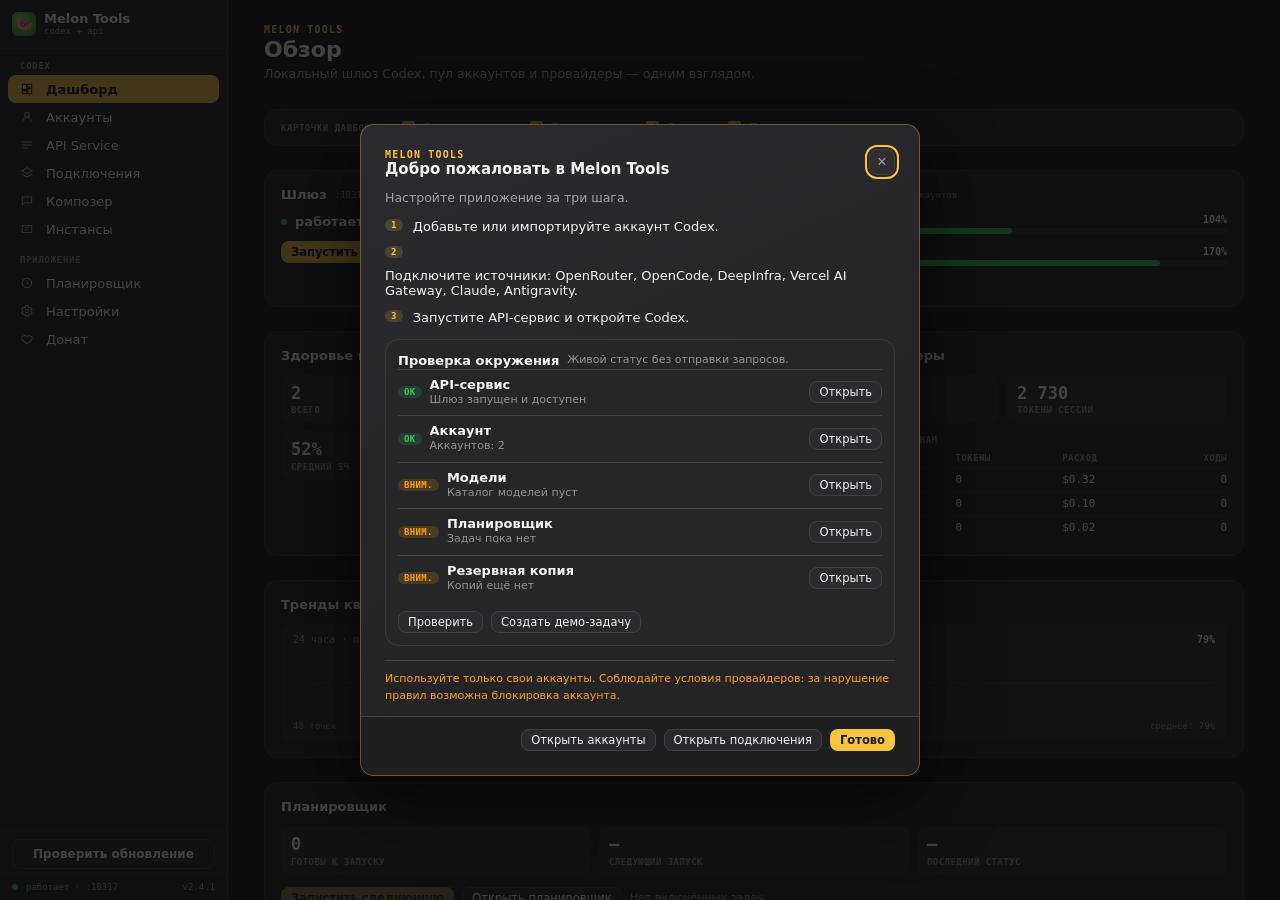
==== Windows/app/ui/index.html @ 6037d1cc "Release 2.4.1: audit fixes for macOS and Windows" ====
<!doctype html>
<html lang="ru">
<head>
  <meta charset="utf-8" />
  <meta name="viewport" content="width=device-width, initial-scale=1" />
  <title>Melon Tools</title>
  <link rel="stylesheet" href="mt.css" />
</head>
<body>
  <aside>
    <div class="brand">
      <div class="logo">🍉</div>
      <div>
        <div class="title">Melon Tools</div>
        <div class="sub">codex + api</div>
      </div>
    </div>
    <nav id="nav"></nav>
    <div class="sidebar-update">
      <button class="update-btn" id="update-btn" data-action="updateOpen">
        <span id="update-label">Проверить обновление</span>
      </button>
    </div>
    <div class="side-footer">
      <span class="dot" id="gw-dot"></span>
      <span id="gw-label">…</span>
      <span class="spacer"></span>
      <span id="ver"></span>
    </div>
  </aside>
  <main><div class="board" id="main"></div></main>
  <div id="update-modal" class="modal" hidden>
    <div class="modal-card">
      <h2 id="update-title">Проверка обновлений…</h2>
      <div id="update-sub" class="footnote"></div>
      <div id="update-notes" class="notes" style="display:none"></div>
      <div class="row" style="justify-content:flex-end;margin-top:16px">
        <button class="ghost" id="update-cancel" data-action="updateClose">Отмена</button>
        <button class="btn" id="update-apply" style="display:none" data-action="updateApply">Обновить</button>
      </div>
    </div>
  </div>
  <div id="toast"></div>
  <script src="vendor/qrcode.js"></script>
  <script src="mt-bridge.js"></script>
  <script src="mt-state.js"></script>
  <script src="mt-i18n.js"></script>
  <script src="mt-utils.js"></script>
  <script src="mt-api.js"></script>
  <script src="mt-pages.js"></script>
  <script src="mt-actions.js"></script>
  <script src="app.js"></script>
</body>
</html>
---- Windows/app/ui/mt.css ----
/* Melon Tools — Windows. Design tokens ported 1:1 from the macOS app
   (MTTheme.swift): same palette, spacing scale, radii and card surfaces. */

:root {
  --gold: #FAC440;
  --on-gold: #1A1A1C;
  --bg: #1A1A1C;
  --card: #262629;
  --soft: #2F2F33;
  --border: #404044;
  --text: #F5F5F7;
  --text2: #A2A2AA;
  --text3: #92929A;
  --ok: #34C759;
  --warn: #FF9F0A;
  --danger: #FF453A;
  --info: #0A84FF;
  --s1: 4px;
  --s2: 8px;
  --s3: 12px;
  --s4: 16px;
  --s5: 24px;
  --s6: 32px;
  --r-card: 14px;
  --r-small: 8px;
  --font: "Segoe UI Variable Text", "Segoe UI", system-ui, -apple-system, sans-serif;
  --mono: "Cascadia Mono", "Consolas", "SF Mono", ui-monospace, monospace;
}

* { box-sizing: border-box; }

html, body {
  margin: 0;
  height: 100%;
  background: var(--bg);
  color: var(--text);
  font-family: var(--font);
  font-size: 13px;
  overflow: hidden;
  user-select: none;
}

body { display: flex; }

/* ---------- Sidebar ---------- */

aside {
  width: 228px;
  flex: 0 0 228px;
  display: flex;
  flex-direction: column;
  background: var(--card);
  border-right: 1px solid var(--border);
}

.brand {
  display: flex;
  align-items: center;
  gap: var(--s2);
  padding: var(--s3) var(--s3);
  border-bottom: 1px solid rgba(64, 64, 68, 0.55);
}
.brand .logo {
  width: 24px; height: 24px; border-radius: 6px;
  background: radial-gradient(circle at 30% 30%, #7ED957, #3D8B37);
  display: flex; align-items: center; justify-content: center;
  font-size: 14px;
}
.brand .title { font-weight: 700; font-size: 13px; line-height: 1.1; }
.brand .sub { font-family: var(--mono); font-size: 9px; color: var(--text2); }

nav { flex: 1; overflow-y: auto; padding: var(--s3) var(--s2); }

.nav-group { margin-bottom: var(--s3); }
.nav-caption {
  font-family: var(--mono);
  font-size: 9px;
  font-weight: 600;
  text-transform: uppercase;
  letter-spacing: 0.08em;
  color: var(--text3);
  padding: 0 var(--s3) var(--s1);
}

.nav-row {
  display: flex;
  align-items: center;
  gap: var(--s3);
  width: 100%;
  padding: 6.5px var(--s3);
  border: 0;
  border-radius: var(--r-small);
  background: transparent;
  color: var(--text);
  font: inherit;
  cursor: pointer;
  text-align: left;
}
.nav-row:hover { background: rgba(47, 47, 51, 0.7); }
.nav-row.active { background: var(--gold); color: var(--on-gold); font-weight: 600; }
.nav-row.active svg { stroke: var(--on-gold); }
.nav-row svg { width: 14px; height: 14px; stroke: var(--text2); fill: none; stroke-width: 1.8; }

.side-footer {
  display: flex;
  align-items: center;
  gap: var(--s2);
  padding: var(--s2) var(--s3);
  border-top: 1px solid rgba(64, 64, 68, 0.55);
  font-family: var(--mono);
  font-size: 9px;
  color: var(--text2);
}
.dot { width: 6px; height: 6px; border-radius: 50%; background: var(--text3); flex: 0 0 6px; }
.dot.ok { background: var(--ok); }
.dot.warn { background: var(--gold); }
.dot.err { background: var(--danger); }
.side-footer .spacer { flex: 1; }

/* ---------- Main ---------- */

main {
  flex: 1;
  overflow-y: auto;
  padding: var(--s5);
}
.board { max-width: 980px; margin: 0 auto; display: flex; flex-direction: column; gap: var(--s5); }

.kicker {
  font-family: var(--mono);
  font-size: 10px;
  font-weight: 600;
  text-transform: uppercase;
  letter-spacing: 0.12em;
  color: var(--gold);
}
h1 { margin: 2px 0 0; font-size: 22px; font-weight: 700; }
.subtitle { margin-top: var(--s1); color: var(--text2); font-size: 12.5px; }
.page-head { margin-bottom: var(--s1); }

/* ---------- Cards ---------- */

.card {
  background: var(--card);
  border: 1px solid rgba(64, 64, 68, 0.7);
  border-radius: var(--r-card);
  padding: var(--s4);
}
.card h2 {
  margin: 0 0 var(--s3);
  font-size: 13px;
  font-weight: 600;
  display: flex;
  align-items: center;
  gap: var(--s2);
}
.card h2 .hint { font-family: var(--mono); font-size: 9px; color: var(--text3); font-weight: 400; }

.grid2 { display: grid; grid-template-columns: 1fr 1fr; gap: var(--s4); }
@media (max-width: 900px) { .grid2 { grid-template-columns: 1fr; } }

/* Connections: every provider occupies a full-width row, stacked vertically. */
.provider-card { width: 100%; }
.provider-card .stat-grid { grid-template-columns: repeat(auto-fit, minmax(140px, 1fr)); }
.provider-card .stat .value { font-size: 18px; }
.provider-card .footnote { margin-top: 0; }
.provider-stat .provider-meter {
  width: 100%;
  height: 5px;
  border-radius: 999px;
  background: var(--border);
}
.provider-stat .provider-meter-placeholder { height: 5px; }
.provider-stat .provider-meter { overflow: hidden; }
.provider-stat .provider-meter > i { display: block; height: 100%; border-radius: inherit; }
.provider-stat .provider-meter > i.green { background: var(--ok); }
.provider-stat .provider-meter > i.gold { background: var(--gold); }
.provider-stat .provider-meter > i.blue { background: var(--info); }
.provider-stat.gold .value { color: var(--gold); }
.provider-stat .provider-caption {
  min-height: 1.2em;
  color: var(--text2);
  font: 9px/1.2 var(--mono);
}
@media (max-width: 620px) {
  .provider-card .stat-grid { grid-template-columns: repeat(2, minmax(0, 1fr)); }
}

.row { display: flex; align-items: center; gap: var(--s2); flex-wrap: wrap; }
.spacer { flex: 1; }
.muted { color: var(--text2); }
.mono { font-family: var(--mono); }

/* ---------- Buttons ---------- */

button.btn, button.ghost {
  font: inherit;
  border-radius: var(--r-small);
  padding: 6px 12px;
  cursor: pointer;
  border: 1px solid transparent;
  display: inline-flex;
  align-items: center;
  gap: 6px;
  /* Touch/pen input on Windows convertibles needs an explicit hint;
     otherwise the first tap can be delayed or dropped. */
  touch-action: manipulation;
}
button.btn { background: var(--gold); color: var(--on-gold); font-weight: 600; }
button.btn:hover { filter: brightness(1.06); }
button.btn:disabled { opacity: 0.5; cursor: default; }
button.ghost { background: rgba(47, 47, 51, 0.65); color: var(--text); border-color: var(--border); }
button.ghost:hover { background: rgba(64, 64, 68, 0.65); }
button.danger { background: rgba(255, 69, 58, 0.16); color: var(--danger); border-color: rgba(255, 69, 58, 0.5); }
button.small { padding: 3px 9px; font-size: 11.5px; }

/* ---------- Inputs ---------- */

input[type="text"], input[type="number"], input[type="password"], select {
  font: inherit;
  color: var(--text);
  background: var(--soft);
  border: 1px solid var(--border);
  border-radius: var(--r-small);
  padding: 5px 9px;
  outline: none;
  min-width: 0;
}
input:focus, select:focus { border-color: var(--gold); }
input.small { width: 64px; }
label.field { display: flex; flex-direction: column; gap: var(--s1); font-size: 11px; color: var(--text2); }

/* ---------- Badges / pills ---------- */

.pill {
  font-family: var(--mono);
  font-size: 9px;
  font-weight: 600;
  padding: 1px 6px;
  border-radius: 999px;
  background: rgba(162, 162, 170, 0.14);
  color: var(--text2);
  text-transform: uppercase;
  letter-spacing: 0.04em;
  white-space: nowrap;
}
.pill.gold { background: rgba(250, 196, 64, 0.16); color: var(--gold); }
.pill.ok { background: rgba(52, 199, 89, 0.16); color: var(--ok); }
.pill.warn { background: rgba(255, 159, 10, 0.16); color: var(--warn); }
.pill.danger { background: rgba(255, 69, 58, 0.16); color: var(--danger); }

/* ---------- Bars ---------- */

.bar { height: 6px; border-radius: 999px; background: rgba(64, 64, 68, 0.6); overflow: hidden; }
.bar > i { display: block; height: 100%; border-radius: 999px; background: var(--gold); }
.bar > i.ok { background: var(--ok); }
.bar > i.warn { background: var(--warn); }
.bar > i.danger { background: var(--danger); }

.quota { display: flex; flex-direction: column; gap: 3px; }
.quota .top { display: flex; justify-content: space-between; font-family: var(--mono); font-size: 10px; }
.quota .top .name { color: var(--text3); font-weight: 600; letter-spacing: 0.06em; }
.quota .top .val { color: var(--text); font-weight: 600; }
.quota .bottom { display: flex; justify-content: space-between; font-family: var(--mono); font-size: 9px; color: var(--text2); }

/* ---------- Quota history ---------- */

.spark-row { display: flex; align-items: center; gap: 8px; flex-wrap: wrap; }
.spark-label {
  font-family: var(--mono);
  font-size: 9px;
  font-weight: 600;
  text-transform: uppercase;
  letter-spacing: 0.06em;
  color: var(--text3);
}
.spark {
  display: inline-flex;
  width: 92px;
  height: 22px;
  padding: 3px 5px;
  border-radius: 6px;
  background: rgba(64, 64, 68, 0.35);
}
.spark svg { display: block; width: 100%; height: 100%; overflow: visible; }
.spark polyline {
  fill: none;
  stroke: var(--gold);
  stroke-width: 1.5;
  stroke-linecap: round;
  stroke-linejoin: round;
  vector-effect: non-scaling-stroke;
}
.spark-name { font-family: var(--mono); font-size: 9px; color: var(--text2); }
.spark-empty { font-family: var(--mono); font-size: 10px; color: var(--text3); }

/* ---------- Account cards ---------- */

.accounts { display: flex; flex-direction: column; gap: var(--s3); }
.account-head { display: flex; align-items: center; gap: var(--s2); margin-bottom: var(--s3); }
.account-head .email { font-weight: 600; font-size: 13.5px; }
.account-head .plan { font-family: var(--mono); font-size: 9px; color: var(--text2); text-transform: uppercase; }

.stack { display: flex; flex-direction: column; gap: var(--s3); }

table.kv { width: 100%; border-collapse: collapse; font-size: 12px; }
table.kv td { padding: 3px 0; vertical-align: top; }
table.kv td:first-child { color: var(--text2); width: 42%; }
table.kv td:last-child { font-family: var(--mono); font-size: 11px; word-break: break-all; }

/* Diagnostics: five compact columns; pills stay readable on narrow rows. */
table.diag { width: 100%; border-collapse: collapse; margin-top: var(--s3); }
table.diag th {
  text-align: left;
  font-family: var(--mono);
  font-size: 9px;
  font-weight: 600;
  text-transform: uppercase;
  letter-spacing: 0.06em;
  color: var(--text3);
  padding: 0 var(--s2) var(--s1) 0;
  white-space: nowrap;
}
table.diag td {
  padding: 5px var(--s2) 5px 0;
  border-top: 1px solid rgba(64, 64, 68, 0.55);
  vertical-align: top;
}
table.diag td:first-child { font-weight: 600; white-space: nowrap; }

/* ---------- Toast ---------- */

#toast {
  position: fixed;
  bottom: 18px;
  right: 18px;
  max-width: 480px;
  padding: 10px 14px;
  border-radius: var(--r-small);
  background: var(--card);
  border: 1px solid var(--border);
  color: var(--text);
  font-size: 12px;
  opacity: 0;
  transform: translateY(8px);
  transition: opacity 0.18s, transform 0.18s;
  pointer-events: none;
  z-index: 50;
  white-space: pre-wrap;
}
#toast.show { opacity: 1; transform: translateY(0); }
#toast.error { border-color: rgba(255, 69, 58, 0.6); }

.footnote { font-size: 11px; color: var(--text3); margin-top: var(--s2); line-height: 1.5; }

/* ---------- Updater ---------- */

.sidebar-update {
  padding: var(--s2) var(--s3) var(--s1);
  border-top: 1px solid rgba(64, 64, 68, 0.55);
}

.update-btn {
  width: 100%;
  display: flex;
  align-items: center;
  justify-content: center;
  padding: 6px 10px;
  border-radius: var(--r-small);
  border: 1px solid var(--border);
  background: rgba(47, 47, 51, 0.65);
  color: var(--text);
  font: inherit;
  font-size: 12px;
  font-weight: 600;
  cursor: pointer;
  line-height: 1.35;
}
.update-btn:hover { background: rgba(64, 64, 68, 0.65); }
.update-btn.primary {
  background: var(--gold);
  border-color: transparent;
  color: var(--on-gold);
}
.update-btn.primary:hover { filter: brightness(1.06); }

.modal {
  position: fixed;
  inset: 0;
  display: flex;
  align-items: center;
  justify-content: center;
  background: rgba(0, 0, 0, 0.55);
  z-index: 60;
}
.modal[hidden] { display: none; }
.modal-card {
  background: var(--card);
  border: 1px solid var(--border);
  border-radius: var(--r-card);
  padding: var(--s5);
  width: min(520px, 90vw);
  max-height: 80vh;
  overflow: auto;
}
.modal-card h2 { margin: 0 0 var(--s2); font-size: 15px; }

/* Codex model pool: wider than the default modal, list scrolls independently. */
.pool-modal-card {
  width: min(820px, 94vw);
  max-height: 86vh;
  overflow: auto;
}
.pool-list {
  max-height: 46vh;
  overflow: auto;
  margin-top: 8px;
  border: 1px solid var(--border);
  border-radius: var(--r-small);
  padding: 4px;
}
.pool-row {
  display: flex;
  align-items: center;
  gap: 8px;
  padding: 5px 6px;
  border-radius: 6px;
  cursor: pointer;
}
.pool-row:hover { background: var(--soft); }
.pool-row-static { cursor: default; }
.pool-name { font-size: 12px; color: var(--text); }
.pool-slug { font-size: 10px; color: var(--text2); }
.pool-check {
  width: 14px;
  height: 14px;
  flex: 0 0 auto;
  border: 1.5px solid var(--border);
  border-radius: 4px;
  position: relative;
}
.pool-check.on { background: var(--gold); border-color: var(--gold); }
.pool-check.on::after {
  content: "✓";
  position: absolute;
  inset: -2px 0 0 0;
  text-align: center;
  font-size: 11px;
  line-height: 14px;
  color: var(--on-gold);
}
.pool-check.mixed { border-color: var(--gold); }
.pool-check.mixed::after {
  content: "";
  position: absolute;
  left: 3px;
  right: 3px;
  top: 5px;
  height: 1.5px;
  background: var(--gold);
}

/* Onboarding card header: kicker + title on the left, close button right. */
.modal-head {
  display: flex;
  align-items: flex-start;
  justify-content: space-between;
  gap: var(--s2);
}
.onboarding-close {
  flex: 0 0 auto;
  width: 26px;
  height: 26px;
  padding: 0;
  display: flex;
  align-items: center;
  justify-content: center;
  border: 1px solid var(--border);
  border-radius: var(--r-small);
  background: var(--soft);
  color: var(--text2);
  font-size: 16px;
  line-height: 1;
  cursor: pointer;
}
.onboarding-close:hover { color: var(--text); border-color: var(--gold); }

/* Onboarding is a native <dialog>. It lives in the browser top layer, so no
   page layer can cover it or swallow its clicks. The card keeps its action
   row outside the scroll area, which keeps the buttons visible on small or
   scaled Windows displays. */
.onboarding-dialog {
  position: fixed;
  inset: 0;
  width: 100vw;
  height: 100vh;
  max-width: none;
  max-height: none;
  margin: 0;
  padding: 0;
  border: 0;
  background: transparent;
  color: var(--text);
  z-index: 60;
  display: none;
  align-items: center;
  justify-content: center;
}
.onboarding-dialog.is-open { display: flex; }
.onboarding-dialog::backdrop { background: rgba(10, 10, 12, 0.76); }
.onboarding-card {
  display: flex;
  flex-direction: column;
  width: min(560px, calc(100vw - 24px));
  max-height: calc(100vh - 24px);
  max-height: calc(100dvh - 24px);
  padding: 0;
  overflow: hidden;
  background: linear-gradient(155deg, #2b2b2f 0%, #242427 68%);
  border-color: rgba(250, 196, 64, 0.32);
  box-shadow: 0 24px 72px rgba(0, 0, 0, 0.58);
}
.onboarding-head { padding: var(--s5) var(--s5) 0; }
.onboarding-scroll {
  padding: 0 var(--s5);
  overflow-y: auto;
  min-height: 0;
}
.onboarding-actions {
  display: flex;
  justify-content: flex-end;
  flex-wrap: wrap;
  gap: var(--s2);
  padding: var(--s3) var(--s5) var(--s5);
  border-top: 1px solid var(--border);
  background: rgba(26, 26, 28, 0.42);
}

button:focus-visible {
  outline: 2px solid var(--gold);
  outline-offset: 2px;
}
.notes {
  white-space: pre-wrap;
  font-size: 12px;
  line-height: 1.5;
  max-height: 300px;
  overflow: auto;
  color: var(--text);
  background: var(--soft);
  border-radius: var(--r-small);
  padding: 10px 12px;
  margin-top: 10px;
}

/* ---------- Scheduler ---------- */

textarea {
  font: inherit;
  color: var(--text);
  background: var(--soft);
  border: 1px solid var(--border);
  border-radius: var(--r-small);
  padding: 7px 9px;
  outline: none;
  width: 100%;
  min-height: 96px;
  resize: vertical;
}
textarea:focus { border-color: var(--gold); }

.task-meta {
  display: flex;
  align-items: center;
  gap: var(--s3);
  flex-wrap: wrap;
  font-family: var(--mono);
  font-size: 10px;
  color: var(--text2);
}
.task-meta .val { color: var(--text); }

.result-view {
  margin-top: var(--s3);
  padding: 10px 12px;
  border-radius: var(--r-small);
  background: var(--soft);
  font-family: var(--mono);
  font-size: 11px;
  line-height: 1.45;
  white-space: pre-wrap;
  word-break: break-word;
  max-height: 320px;
  overflow: auto;
  user-select: text;
}

/* ---------- Dashboard 2.0 ---------- */

.dashboard-toggle-card { padding: var(--s2) var(--s4); }
.dashboard-toggle-card .row { gap: var(--s4); }
.card-toggle {
  display: inline-flex;
  align-items: center;
  gap: 6px;
  font-size: 11px;
  color: var(--text2);
  cursor: pointer;
  white-space: nowrap;
}
.card-toggle input { accent-color: var(--gold); }

.dash-grid {
  display: grid;
  grid-template-columns: repeat(auto-fit, minmax(300px, 1fr));
  gap: var(--s4);
}
@media (max-width: 700px) { .dash-grid { grid-template-columns: 1fr; } }

.stat-grid {
  display: grid;
  grid-template-columns: repeat(auto-fit, minmax(92px, 1fr));
  gap: var(--s2);
}
.stat {
  display: flex;
  flex-direction: column;
  gap: 2px;
  padding: 8px 10px;
  border-radius: var(--r-small);
  background: var(--soft);
  min-width: 0;
}
.stat .value {
  font-family: var(--mono);
  font-size: 17px;
  font-weight: 700;
  line-height: 1.2;
  overflow: hidden;
  text-overflow: ellipsis;
}
.stat .label {
  font-family: var(--mono);
  font-size: 9px;
  font-weight: 600;
  text-transform: uppercase;
  letter-spacing: 0.05em;
  color: var(--text3);
}
.stat.ok .value { color: var(--ok); }
.stat.warn .value { color: var(--warn); }
.stat.danger .value { color: var(--danger); }

.trend-grid { display: grid; grid-template-columns: 1fr 1fr; gap: var(--s3); }
@media (max-width: 700px) { .trend-grid { grid-template-columns: 1fr; } }
.trend {
  background: var(--soft);
  border-radius: var(--r-small);
  padding: 10px 12px;
  min-width: 0;
}
.trend-head, .trend-foot {
  display: flex;
  align-items: center;
  justify-content: space-between;
  gap: var(--s2);
  font-family: var(--mono);
  font-size: 10px;
  color: var(--text2);
}
.trend-head .val { color: var(--text); font-weight: 600; }
.trend-foot { font-size: 9px; color: var(--text3); }
.trend-svg { display: block; width: 100%; height: 64px; margin: 6px 0; overflow: visible; }
.trend-svg polyline {
  fill: none;
  stroke: var(--gold);
  stroke-width: 1.6;
  stroke-linecap: round;
  stroke-linejoin: round;
  vector-effect: non-scaling-stroke;
}
.trend-svg .trend-grid { stroke: rgba(162, 162, 170, 0.22); stroke-width: 0.6; vector-effect: non-scaling-stroke; }
.trend-empty {
  display: flex;
  align-items: center;
  justify-content: center;
  height: 64px;
  margin: 6px 0;
  font-family: var(--mono);
  font-size: 10px;
  color: var(--text3);
}

.usage-totals { display: grid; grid-template-columns: 1fr 1fr; gap: var(--s2); margin-bottom: var(--s3); }
@media (max-width: 700px) { .usage-totals { grid-template-columns: 1fr; } }
.usage-title {
  font-family: var(--mono);
  font-size: 9px;
  font-weight: 600;
  text-transform: uppercase;
  letter-spacing: 0.05em;
  color: var(--text3);
  margin-bottom: var(--s2);
}
table.usage { width: 100%; border-collapse: collapse; font-size: 11px; }
table.usage th {
  text-align: left;
  font-family: var(--mono);
  font-size: 9px;
  font-weight: 600;
  text-transform: uppercase;
  letter-spacing: 0.05em;
  color: var(--text3);
  padding: 0 var(--s2) var(--s1) 0;
  white-space: nowrap;
}
table.usage td {
  padding: 5px var(--s2) 5px 0;
  border-top: 1px solid rgba(64, 64, 68, 0.55);
  font-family: var(--mono);
  white-space: nowrap;
}
table.usage td:first-child { font-family: var(--font); font-weight: 600; }
table.usage th:last-child, table.usage td:last-child { text-align: right; padding-right: 0; }
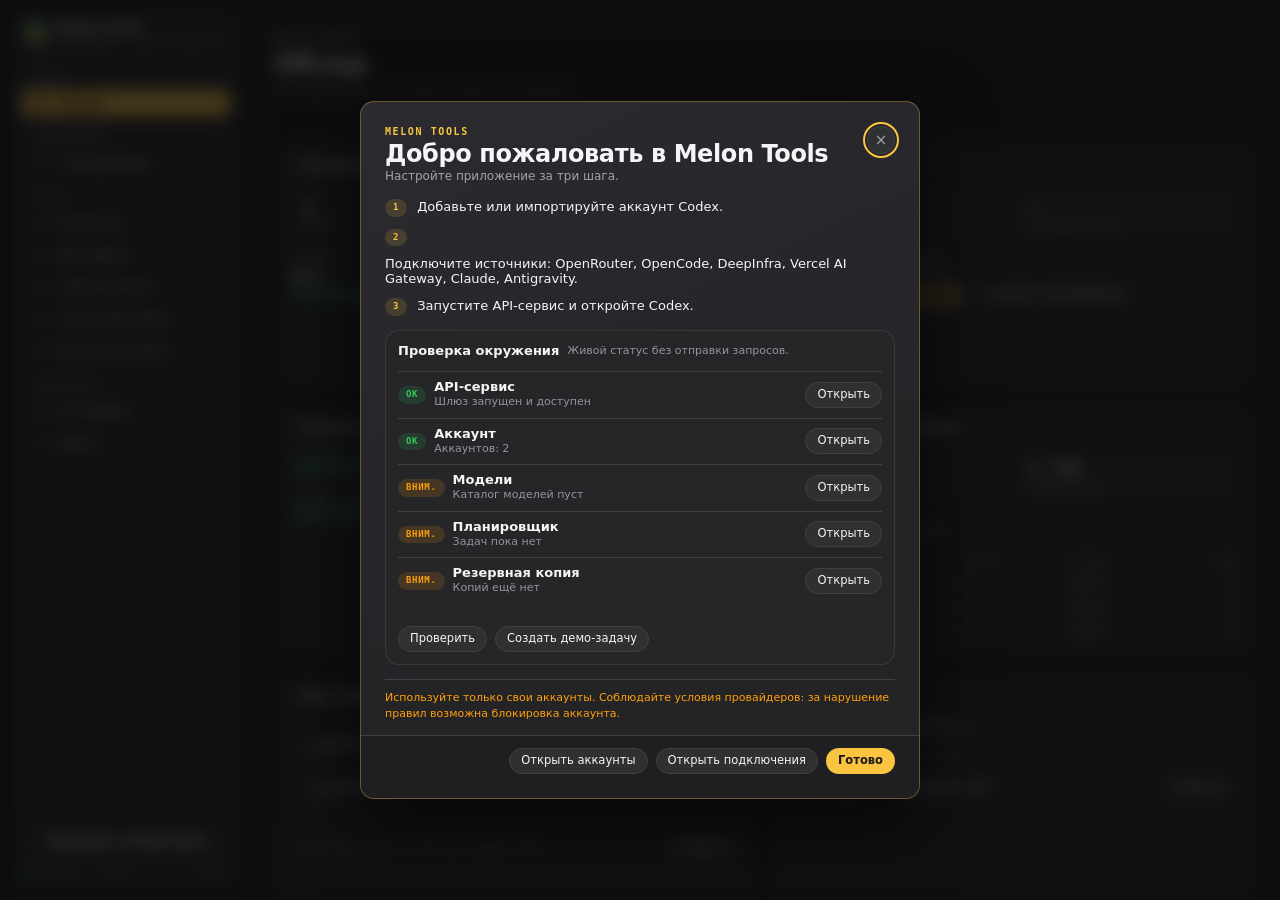
==== commit 406c2e18: "Release 3.0.0: Windows macOS-parity UI, Codex launch, native window chrome" ====
--- a/Windows/app/ui/index.html
+++ b/Windows/app/ui/index.html
@@ -7,28 +7,33 @@
   <link rel="stylesheet" href="mt.css" />
 </head>
 <body>
-  <aside>
-    <div class="brand">
-      <div class="logo">🍉</div>
-      <div>
-        <div class="title">Melon Tools</div>
-        <div class="sub">codex + api</div>
-      </div>
+  <div class="app">
+    <div class="workspace">
+      <aside class="sidebar">
+        <div class="brand">
+          <div class="logo"><span>🍉</span></div>
+          <div class="brand-text">
+            <div class="title">Melon Tools</div>
+            <div class="sub" id="brand-sub">планировщик и Codex в одном месте</div>
+          </div>
+        </div>
+        <nav id="nav"></nav>
+        <div class="sidebar-update">
+          <button class="update-btn" id="update-btn" data-action="updateOpen">
+            <span id="update-label">Проверить обновление</span>
+          </button>
+        </div>
+        <div class="side-footer">
+          <span class="dot" id="gw-dot"></span>
+          <span id="gw-label">…</span>
+          <span class="spacer"></span>
+          <span id="ver"></span>
+        </div>
+      </aside>
+      <main class="detail"><div class="board" id="main"></div></main>
     </div>
-    <nav id="nav"></nav>
-    <div class="sidebar-update">
-      <button class="update-btn" id="update-btn" data-action="updateOpen">
-        <span id="update-label">Проверить обновление</span>
-      </button>
-    </div>
-    <div class="side-footer">
-      <span class="dot" id="gw-dot"></span>
-      <span id="gw-label">…</span>
-      <span class="spacer"></span>
-      <span id="ver"></span>
-    </div>
-  </aside>
-  <main><div class="board" id="main"></div></main>
+  </div>
+
   <div id="update-modal" class="modal" hidden>
     <div class="modal-card">
       <h2 id="update-title">Проверка обновлений…</h2>
@@ -50,5 +55,7 @@
   <script src="mt-pages.js"></script>
   <script src="mt-actions.js"></script>
   <script src="app.js"></script>
+  <script src="mt-redesign.js"></script>
+  <script src="mt-redesign-actions.js"></script>
 </body>
 </html>
--- a/Windows/app/ui/mt.css
+++ b/Windows/app/ui/mt.css
@@ -1,16 +1,18 @@
-/* Melon Tools — Windows. Design tokens ported 1:1 from the macOS app
-   (MTTheme.swift): same palette, spacing scale, radii and card surfaces. */
+/* Melon Tools — Windows.
+   The layout, palette, spacing, radii and type scale mirror the macOS app
+   (MTTheme.swift / MTComponents.swift). SF Pro is replaced with the Windows
+   system UI font; SF Mono with Cascadia Mono. */
 
 :root {
   --gold: #FAC440;
   --on-gold: #1A1A1C;
   --bg: #1A1A1C;
   --card: #262629;
-  --soft: #2F2F33;
+  --soft: #303033;
   --border: #404044;
   --text: #F5F5F7;
   --text2: #A2A2AA;
-  --text3: #92929A;
+  --text3: #94949C;
   --ok: #34C759;
   --warn: #FF9F0A;
   --danger: #FF453A;
@@ -24,6 +26,7 @@
   --r-card: 14px;
   --r-small: 8px;
   --font: "Segoe UI Variable Text", "Segoe UI", system-ui, -apple-system, sans-serif;
+  --font-display: "Segoe UI Variable Display", "Segoe UI Variable Text", "Segoe UI", system-ui, sans-serif;
   --mono: "Cascadia Mono", "Consolas", "SF Mono", ui-monospace, monospace;
 }
 
@@ -38,48 +41,102 @@
   font-size: 13px;
   overflow: hidden;
   user-select: none;
-}
-
-body { display: flex; }
+  -webkit-font-smoothing: antialiased;
+}
+
+body { display: block; }
+
+button, input, select, textarea { font-family: inherit; }
+
+::-webkit-scrollbar { width: 10px; height: 10px; }
+::-webkit-scrollbar-track { background: transparent; }
+::-webkit-scrollbar-thumb {
+  background: rgba(162, 162, 170, 0.22);
+  border: 3px solid transparent;
+  background-clip: padding-box;
+  border-radius: 99px;
+}
+::-webkit-scrollbar-thumb:hover { background: rgba(162, 162, 170, 0.38); border: 3px solid transparent; background-clip: padding-box; }
+
+/* ---------- Window chrome ---------- */
+
+.app {
+  height: 100vh;
+  display: flex;
+  flex-direction: column;
+  background: var(--bg);
+}
+
+.workspace {
+  flex: 1;
+  min-height: 0;
+  display: flex;
+  padding-top: var(--s2);
+}
 
 /* ---------- Sidebar ---------- */
 
-aside {
+.sidebar {
   width: 228px;
   flex: 0 0 228px;
+  margin: 0 var(--s2) var(--s3) var(--s3);
   display: flex;
   flex-direction: column;
   background: var(--card);
-  border-right: 1px solid var(--border);
+  border: 1px solid rgba(64, 64, 68, 0.7);
+  border-radius: var(--r-card);
+  overflow: hidden;
 }
 
 .brand {
   display: flex;
   align-items: center;
   gap: var(--s2);
-  padding: var(--s3) var(--s3);
+  padding: var(--s3);
   border-bottom: 1px solid rgba(64, 64, 68, 0.55);
 }
 .brand .logo {
-  width: 24px; height: 24px; border-radius: 6px;
-  background: radial-gradient(circle at 30% 30%, #7ED957, #3D8B37);
-  display: flex; align-items: center; justify-content: center;
-  font-size: 14px;
-}
-.brand .title { font-weight: 700; font-size: 13px; line-height: 1.1; }
-.brand .sub { font-family: var(--mono); font-size: 9px; color: var(--text2); }
-
-nav { flex: 1; overflow-y: auto; padding: var(--s3) var(--s2); }
-
-.nav-group { margin-bottom: var(--s3); }
+  width: 24px;
+  height: 24px;
+  border-radius: 7px;
+  background: radial-gradient(circle at 32% 28%, #8BE05E, #2F7D33 72%);
+  display: flex;
+  align-items: center;
+  justify-content: center;
+  box-shadow: inset 0 0 0 0.5px rgba(255, 255, 255, 0.18);
+  flex: 0 0 24px;
+}
+.brand .logo span { font-size: 14px; line-height: 1; transform: translateY(0.5px); }
+.brand-text { min-width: 0; }
+.brand .title { font-size: 13px; font-weight: 700; line-height: 1.15; letter-spacing: -0.1px; }
+.brand .sub {
+  font-family: var(--mono);
+  font-size: 9px;
+  color: var(--text2);
+  line-height: 1.3;
+  white-space: nowrap;
+  overflow: hidden;
+  text-overflow: ellipsis;
+}
+
+nav {
+  flex: 1;
+  overflow-y: auto;
+  padding: var(--s3) var(--s2);
+  display: flex;
+  flex-direction: column;
+  gap: var(--s4);
+}
+
+.nav-group { display: flex; flex-direction: column; gap: var(--s1); }
 .nav-caption {
   font-family: var(--mono);
   font-size: 9px;
   font-weight: 600;
   text-transform: uppercase;
-  letter-spacing: 0.08em;
+  letter-spacing: 1.1px;
   color: var(--text3);
-  padding: 0 var(--s3) var(--s1);
+  padding: 0 var(--s3) 2px;
 }
 
 .nav-row {
@@ -93,13 +150,26 @@
   background: transparent;
   color: var(--text);
   font: inherit;
+  font-size: 12.5px;
   cursor: pointer;
   text-align: left;
-}
-.nav-row:hover { background: rgba(47, 47, 51, 0.7); }
+  line-height: 1.2;
+}
+.nav-row:hover { background: rgba(48, 48, 51, 0.7); }
 .nav-row.active { background: var(--gold); color: var(--on-gold); font-weight: 600; }
 .nav-row.active svg { stroke: var(--on-gold); }
-.nav-row svg { width: 14px; height: 14px; stroke: var(--text2); fill: none; stroke-width: 1.8; }
+.nav-row svg {
+  width: 14px;
+  height: 14px;
+  flex: 0 0 14px;
+  stroke: var(--text2);
+  fill: none;
+  stroke-width: 1.6;
+  stroke-linecap: round;
+  stroke-linejoin: round;
+}
+.nav-row.active svg { fill: none; }
+.nav-row span { overflow: hidden; text-overflow: ellipsis; white-space: nowrap; }
 
 .side-footer {
   display: flex;
@@ -117,26 +187,54 @@
 .dot.err { background: var(--danger); }
 .side-footer .spacer { flex: 1; }
 
-/* ---------- Main ---------- */
-
-main {
+/* ---------- Main board ---------- */
+
+.detail {
   flex: 1;
+  min-width: 0;
   overflow-y: auto;
   padding: var(--s5);
-}
-.board { max-width: 980px; margin: 0 auto; display: flex; flex-direction: column; gap: var(--s5); }
-
+  scroll-behavior: smooth;
+}
+.board {
+  width: 100%;
+  max-width: 980px;
+  margin: 0 auto;
+  display: flex;
+  flex-direction: column;
+  gap: var(--s5);
+  padding-bottom: var(--s5);
+}
+
+.page-head {
+  display: flex;
+  flex-direction: column;
+  gap: var(--s1);
+  padding-bottom: var(--s4);
+}
 .kicker {
   font-family: var(--mono);
   font-size: 10px;
   font-weight: 600;
   text-transform: uppercase;
-  letter-spacing: 0.12em;
+  letter-spacing: 1.6px;
   color: var(--gold);
-}
-h1 { margin: 2px 0 0; font-size: 22px; font-weight: 700; }
-.subtitle { margin-top: var(--s1); color: var(--text2); font-size: 12.5px; }
-.page-head { margin-bottom: var(--s1); }
+  line-height: 1.2;
+}
+h1 {
+  margin: 0;
+  font-family: var(--font-display);
+  font-size: 27px;
+  font-weight: 600;
+  line-height: 1.15;
+  letter-spacing: -0.4px;
+}
+.subtitle {
+  color: var(--text2);
+  font-size: 12px;
+  line-height: 1.4;
+  max-width: 760px;
+}
 
 /* ---------- Cards ---------- */
 
@@ -145,48 +243,58 @@
   border: 1px solid rgba(64, 64, 68, 0.7);
   border-radius: var(--r-card);
   padding: var(--s4);
+  display: flex;
+  flex-direction: column;
+  gap: var(--s3);
+  min-width: 0;
 }
 .card h2 {
-  margin: 0 0 var(--s3);
+  margin: 0;
   font-size: 13px;
   font-weight: 600;
   display: flex;
+  flex-wrap: wrap;
   align-items: center;
   gap: var(--s2);
-}
-.card h2 .hint { font-family: var(--mono); font-size: 9px; color: var(--text3); font-weight: 400; }
-
-.grid2 { display: grid; grid-template-columns: 1fr 1fr; gap: var(--s4); }
+  line-height: 1.3;
+}
+.card h2 .hint {
+  font-family: var(--mono);
+  font-size: 9px;
+  color: var(--text3);
+  font-weight: 400;
+  letter-spacing: 0.2px;
+}
+.card h2::before {
+  content: "";
+  width: 3px;
+  height: 12px;
+  border-radius: 2px;
+  background: var(--gold);
+  flex: 0 0 3px;
+}
+.card > .stack { display: flex; flex-direction: column; gap: var(--s3); min-width: 0; }
+
+.grid2 { display: grid; grid-template-columns: repeat(2, minmax(0, 1fr)); gap: var(--s3); }
+.dash-grid { display: grid; grid-template-columns: repeat(auto-fit, minmax(340px, 1fr)); gap: var(--s3); }
+.dash-card { min-height: 250px; }
+.average-grid { display: grid; grid-template-columns: 1fr 1fr; gap: var(--s2); }
+.average-cell { display: flex; flex-direction: column; gap: 4px; min-width: 0; }
+.stat-label { font-family: var(--mono); font-size: 9px; font-weight: 600; text-transform: uppercase; letter-spacing: 0.5px; color: var(--text3); }
+.average-value { font-family: var(--mono); font-size: 18px; font-weight: 600; line-height: 1.2; color: var(--text); }
+.pool-list { display: flex; flex-direction: column; gap: 7px; }
+.pool-row { display: flex; align-items: center; gap: 8px; min-width: 0; }
+.pool-text { display: flex; flex-direction: column; min-width: 0; }
+.pool-name { font-family: var(--mono); font-size: 10px; font-weight: 600; color: var(--text); overflow: hidden; text-overflow: ellipsis; white-space: nowrap; }
+.pool-plan { font-family: var(--mono); font-size: 9px; color: var(--text2); text-transform: uppercase; }
+.pool-week { font-family: var(--mono); font-size: 10px; color: var(--text2); flex: 0 0 auto; }
 @media (max-width: 900px) { .grid2 { grid-template-columns: 1fr; } }
 
-/* Connections: every provider occupies a full-width row, stacked vertically. */
-.provider-card { width: 100%; }
-.provider-card .stat-grid { grid-template-columns: repeat(auto-fit, minmax(140px, 1fr)); }
-.provider-card .stat .value { font-size: 18px; }
-.provider-card .footnote { margin-top: 0; }
-.provider-stat .provider-meter {
-  width: 100%;
-  height: 5px;
-  border-radius: 999px;
-  background: var(--border);
-}
-.provider-stat .provider-meter-placeholder { height: 5px; }
-.provider-stat .provider-meter { overflow: hidden; }
-.provider-stat .provider-meter > i { display: block; height: 100%; border-radius: inherit; }
-.provider-stat .provider-meter > i.green { background: var(--ok); }
-.provider-stat .provider-meter > i.gold { background: var(--gold); }
-.provider-stat .provider-meter > i.blue { background: var(--info); }
-.provider-stat.gold .value { color: var(--gold); }
-.provider-stat .provider-caption {
-  min-height: 1.2em;
-  color: var(--text2);
-  font: 9px/1.2 var(--mono);
-}
-@media (max-width: 620px) {
-  .provider-card .stat-grid { grid-template-columns: repeat(2, minmax(0, 1fr)); }
-}
-
-.row { display: flex; align-items: center; gap: var(--s2); flex-wrap: wrap; }
+/* Accounts and instances live in an adaptive bento grid, like macOS. */
+.account-grid { display: grid; grid-template-columns: repeat(auto-fill, minmax(340px, 1fr)); gap: var(--s3); align-items: stretch; }
+.accounts { display: flex; flex-direction: column; gap: var(--s3); }
+
+.row { display: flex; align-items: center; gap: var(--s2); flex-wrap: wrap; min-width: 0; }
 .spacer { flex: 1; }
 .muted { color: var(--text2); }
 .mono { font-family: var(--mono); }
@@ -195,40 +303,61 @@
 
 button.btn, button.ghost {
   font: inherit;
-  border-radius: var(--r-small);
-  padding: 6px 12px;
+  font-size: 12px;
+  font-weight: 500;
+  border-radius: 999px;
+  padding: 7px 14px;
+  min-height: 30px;
   cursor: pointer;
   border: 1px solid transparent;
   display: inline-flex;
   align-items: center;
+  justify-content: center;
   gap: 6px;
-  /* Touch/pen input on Windows convertibles needs an explicit hint;
-     otherwise the first tap can be delayed or dropped. */
+  line-height: 1.2;
   touch-action: manipulation;
+  white-space: nowrap;
 }
 button.btn { background: var(--gold); color: var(--on-gold); font-weight: 600; }
 button.btn:hover { filter: brightness(1.06); }
-button.btn:disabled { opacity: 0.5; cursor: default; }
-button.ghost { background: rgba(47, 47, 51, 0.65); color: var(--text); border-color: var(--border); }
-button.ghost:hover { background: rgba(64, 64, 68, 0.65); }
-button.danger { background: rgba(255, 69, 58, 0.16); color: var(--danger); border-color: rgba(255, 69, 58, 0.5); }
-button.small { padding: 3px 9px; font-size: 11.5px; }
+button.btn:disabled { opacity: 0.5; cursor: default; filter: none; }
+button.ghost { background: var(--soft); color: var(--text); border-color: var(--border); }
+button.ghost:hover { background: #3A3A3E; }
+button.ghost:disabled { opacity: 0.45; cursor: default; }
+button.danger { background: rgba(255, 69, 58, 0.12); color: var(--danger); border-color: rgba(255, 69, 58, 0.55); }
+button.danger:hover { background: rgba(255, 69, 58, 0.2); }
+button.small { padding: 5px 11px; min-height: 26px; font-size: 11.5px; }
+button.icon-only { padding: 5px 8px; }
+
+button:focus-visible, .nav-row:focus-visible, input:focus-visible, select:focus-visible, textarea:focus-visible {
+  outline: 2px solid var(--gold);
+  outline-offset: 2px;
+}
 
 /* ---------- Inputs ---------- */
 
-input[type="text"], input[type="number"], input[type="password"], select {
+input:not([type]),
+input[type="text"], input[type="number"], input[type="password"], select, textarea {
   font: inherit;
+  font-size: 12px;
   color: var(--text);
   background: var(--soft);
   border: 1px solid var(--border);
   border-radius: var(--r-small);
-  padding: 5px 9px;
+  padding: 6px 10px;
   outline: none;
   min-width: 0;
-}
-input:focus, select:focus { border-color: var(--gold); }
-input.small { width: 64px; }
+  min-height: 30px;
+}
+input:not([type]):focus,
+input[type="text"]:focus, input[type="number"]:focus, input[type="password"]:focus, select:focus, textarea:focus {
+  border-color: var(--gold);
+}
+input.small { width: 72px; }
 label.field { display: flex; flex-direction: column; gap: var(--s1); font-size: 11px; color: var(--text2); }
+label.field.row { flex-direction: row; align-items: center; gap: 6px; }
+input[type="checkbox"] { accent-color: var(--gold); width: 14px; height: 14px; }
+input[type="file"] { color: var(--text2); font-size: 11px; }
 
 /* ---------- Badges / pills ---------- */
 
@@ -236,32 +365,37 @@
   font-family: var(--mono);
   font-size: 9px;
   font-weight: 600;
-  padding: 1px 6px;
+  padding: 2px 8px;
   border-radius: 999px;
   background: rgba(162, 162, 170, 0.14);
   color: var(--text2);
   text-transform: uppercase;
-  letter-spacing: 0.04em;
+  letter-spacing: 0.7px;
   white-space: nowrap;
-}
-.pill.gold { background: rgba(250, 196, 64, 0.16); color: var(--gold); }
-.pill.ok { background: rgba(52, 199, 89, 0.16); color: var(--ok); }
-.pill.warn { background: rgba(255, 159, 10, 0.16); color: var(--warn); }
-.pill.danger { background: rgba(255, 69, 58, 0.16); color: var(--danger); }
-
-/* ---------- Bars ---------- */
-
-.bar { height: 6px; border-radius: 999px; background: rgba(64, 64, 68, 0.6); overflow: hidden; }
+  display: inline-flex;
+  align-items: center;
+  gap: 5px;
+  line-height: 1.5;
+}
+.pill.gold { background: rgba(250, 196, 64, 0.14); color: var(--gold); }
+.pill.ok { background: rgba(52, 199, 89, 0.14); color: var(--ok); }
+.pill.warn { background: rgba(255, 159, 10, 0.14); color: var(--warn); }
+.pill.danger { background: rgba(255, 69, 58, 0.14); color: var(--danger); }
+.pill.info { background: rgba(10, 132, 255, 0.14); color: var(--info); }
+
+/* ---------- Bars / quotas ---------- */
+
+.bar { height: 5px; border-radius: 999px; background: rgba(64, 64, 68, 0.6); overflow: hidden; }
 .bar > i { display: block; height: 100%; border-radius: 999px; background: var(--gold); }
 .bar > i.ok { background: var(--ok); }
 .bar > i.warn { background: var(--warn); }
 .bar > i.danger { background: var(--danger); }
 
-.quota { display: flex; flex-direction: column; gap: 3px; }
-.quota .top { display: flex; justify-content: space-between; font-family: var(--mono); font-size: 10px; }
-.quota .top .name { color: var(--text3); font-weight: 600; letter-spacing: 0.06em; }
-.quota .top .val { color: var(--text); font-weight: 600; }
-.quota .bottom { display: flex; justify-content: space-between; font-family: var(--mono); font-size: 9px; color: var(--text2); }
+.quota { display: flex; flex-direction: column; gap: 4px; }
+.quota .top { display: flex; justify-content: space-between; align-items: baseline; font-family: var(--mono); font-size: 10px; }
+.quota .top .name { color: var(--text2); font-weight: 500; letter-spacing: 0.2px; text-transform: uppercase; }
+.quota .top .val { color: var(--text); font-weight: 700; }
+.quota .bottom { display: flex; justify-content: space-between; font-family: var(--mono); font-size: 9px; color: var(--text3); }
 
 /* ---------- Quota history ---------- */
 
@@ -271,7 +405,7 @@
   font-size: 9px;
   font-weight: 600;
   text-transform: uppercase;
-  letter-spacing: 0.06em;
+  letter-spacing: 0.6px;
   color: var(--text3);
 }
 .spark {
@@ -283,50 +417,155 @@
   background: rgba(64, 64, 68, 0.35);
 }
 .spark svg { display: block; width: 100%; height: 100%; overflow: visible; }
-.spark polyline {
-  fill: none;
-  stroke: var(--gold);
-  stroke-width: 1.5;
-  stroke-linecap: round;
-  stroke-linejoin: round;
-  vector-effect: non-scaling-stroke;
-}
+.spark polyline { fill: none; stroke: var(--gold); stroke-width: 1.5; stroke-linecap: round; stroke-linejoin: round; vector-effect: non-scaling-stroke; }
 .spark-name { font-family: var(--mono); font-size: 9px; color: var(--text2); }
 .spark-empty { font-family: var(--mono); font-size: 10px; color: var(--text3); }
 
 /* ---------- Account cards ---------- */
 
-.accounts { display: flex; flex-direction: column; gap: var(--s3); }
-.account-head { display: flex; align-items: center; gap: var(--s2); margin-bottom: var(--s3); }
-.account-head .email { font-weight: 600; font-size: 13.5px; }
-.account-head .plan { font-family: var(--mono); font-size: 9px; color: var(--text2); text-transform: uppercase; }
-
-.stack { display: flex; flex-direction: column; gap: var(--s3); }
+.account-head { display: flex; align-items: center; gap: var(--s2); flex-wrap: wrap; }
+.account-head .email { font-weight: 600; font-size: 13px; line-height: 1.3; min-width: 0; overflow: hidden; text-overflow: ellipsis; white-space: nowrap; }
+.account-head .plan { font-family: var(--mono); font-size: 9px; color: var(--gold); text-transform: uppercase; letter-spacing: 0.4px; }
+.stack { display: flex; flex-direction: column; gap: var(--s3); min-width: 0; }
+.stack > .pill { align-self: flex-start; }
+
+/* Compact selectable account card header. */
+.account-card .account-head { margin-bottom: 0; }
+.account-card .row { row-gap: 6px; }
 
 table.kv { width: 100%; border-collapse: collapse; font-size: 12px; }
-table.kv td { padding: 3px 0; vertical-align: top; }
-table.kv td:first-child { color: var(--text2); width: 42%; }
-table.kv td:last-child { font-family: var(--mono); font-size: 11px; word-break: break-all; }
-
-/* Diagnostics: five compact columns; pills stay readable on narrow rows. */
-table.diag { width: 100%; border-collapse: collapse; margin-top: var(--s3); }
+table.kv td { padding: 4px 0; vertical-align: top; }
+table.kv td:first-child { color: var(--text2); width: 132px; font-family: var(--mono); font-size: 10px; }
+table.kv td:last-child { font-family: var(--mono); font-size: 11px; word-break: break-all; color: var(--text); }
+
+table.diag { width: 100%; border-collapse: collapse; margin-top: var(--s1); }
 table.diag th {
   text-align: left;
   font-family: var(--mono);
   font-size: 9px;
   font-weight: 600;
   text-transform: uppercase;
-  letter-spacing: 0.06em;
+  letter-spacing: 0.5px;
   color: var(--text3);
   padding: 0 var(--s2) var(--s1) 0;
   white-space: nowrap;
 }
-table.diag td {
-  padding: 5px var(--s2) 5px 0;
+table.diag td { padding: 5px var(--s2) 5px 0; border-top: 1px solid rgba(64, 64, 68, 0.55); vertical-align: top; font-family: var(--mono); font-size: 10px; }
+table.diag td:first-child { font-family: var(--font); font-weight: 600; white-space: nowrap; font-size: 11px; }
+
+/* ---------- Diagnostics / details ---------- */
+
+details.advanced {
   border-top: 1px solid rgba(64, 64, 68, 0.55);
-  vertical-align: top;
-}
-table.diag td:first-child { font-weight: 600; white-space: nowrap; }
+  padding-top: var(--s3);
+  margin-top: var(--s1);
+}
+details.advanced > summary {
+  cursor: pointer;
+  list-style: none;
+  font-family: var(--mono);
+  font-size: 10px;
+  color: var(--text2);
+  display: inline-flex;
+  align-items: center;
+  gap: 6px;
+  user-select: none;
+}
+details.advanced > summary::-webkit-details-marker { display: none; }
+details.advanced > summary::before { content: "›"; font-size: 13px; line-height: 1; transition: transform 0.15s; }
+details.advanced[open] > summary::before { transform: rotate(90deg); }
+details.advanced > summary:hover { color: var(--text); }
+details.advanced .advanced-body { display: flex; flex-direction: column; gap: var(--s2); margin-top: var(--s3); }
+details:not(.advanced) > summary { color: var(--text2); }
+
+/* ---------- Settings ---------- */
+
+.setting-label { font-family: var(--mono); font-size: 11px; color: var(--text2); width: 130px; flex: 0 0 130px; }
+.segmented {
+  display: inline-flex;
+  padding: 2px;
+  gap: 2px;
+  border-radius: var(--r-small);
+  background: rgba(48, 48, 51, 0.7);
+  border: 1px solid var(--border);
+}
+.segmented button {
+  appearance: none;
+  border: 0;
+  background: transparent;
+  color: var(--text2);
+  font: inherit;
+  font-size: 11px;
+  padding: 4px 14px;
+  border-radius: 6px;
+  cursor: pointer;
+}
+.segmented button:hover { color: var(--text); }
+.segmented button.active { background: var(--gold); color: var(--on-gold); font-weight: 600; }
+.accent-dot { width: 16px; height: 16px; border-radius: 50%; background: var(--gold); box-shadow: inset 0 0 0 0.5px rgba(0,0,0,0.25); }
+.about-mark {
+  width: 44px;
+  height: 44px;
+  border-radius: 11px;
+  display: flex;
+  align-items: center;
+  justify-content: center;
+  font-size: 23px;
+  background: radial-gradient(circle at 32% 28%, #8BE05E, #2F7D33 72%);
+  box-shadow: inset 0 0 0 0.5px rgba(255, 255, 255, 0.2);
+  flex: 0 0 44px;
+}
+
+/* ---------- API control ---------- */
+
+.api-status { display: flex; align-items: center; gap: var(--s2); flex-wrap: wrap; }
+.api-launch-note { font-family: var(--mono); font-size: 10px; color: var(--text2); line-height: 1.5; }
+.api-route { display: inline-flex; align-items: center; gap: 6px; font-family: var(--mono); font-size: 10px; color: var(--text2); }
+.divider { height: 1px; background: rgba(64, 64, 68, 0.6); margin: var(--s1) 0; }
+.note-line {
+  font-family: var(--mono);
+  font-size: 10px;
+  line-height: 1.5;
+  color: var(--text);
+  padding: 7px 10px;
+  border-radius: var(--r-small);
+  background: rgba(48, 48, 51, 0.55);
+  word-break: break-word;
+}
+.note-line.ok { color: var(--ok); }
+.note-line.danger { color: var(--danger); }
+.found-path {
+  font-family: var(--mono);
+  font-size: 10px;
+  color: var(--text2);
+  background: var(--soft);
+  border: 1px solid var(--border);
+  border-radius: var(--r-small);
+  padding: 8px 10px;
+  word-break: break-all;
+  user-select: text;
+}
+
+.priority-list { display: flex; flex-direction: column; gap: 2px; min-width: 0; }
+.priority-row { display: flex; align-items: center; gap: 7px; min-width: 0; padding: 2px 0; }
+.priority-index { font-family: var(--mono); font-size: 10px; font-weight: 600; color: var(--text2); width: 16px; text-align: right; flex: 0 0 16px; }
+.priority-name { font-size: 12px; font-weight: 500; overflow: hidden; text-overflow: ellipsis; white-space: nowrap; min-width: 0; }
+.priority-plan { font-family: var(--mono); font-size: 9px; font-weight: 600; color: var(--gold); text-transform: uppercase; flex: 0 0 auto; }
+.priority-quota { font-family: var(--mono); font-size: 9px; color: var(--text2); flex: 0 0 auto; }
+.priority-blocked { font-family: var(--mono); font-size: 9px; color: var(--warn); overflow: hidden; text-overflow: ellipsis; white-space: nowrap; }
+.role-badge {
+  font-family: var(--mono);
+  font-size: 9px;
+  font-weight: 600;
+  color: var(--gold);
+  padding: 1px 5px;
+  border-radius: 4px;
+  background: rgba(250, 196, 64, 0.14);
+  flex: 0 0 auto;
+}
+.mini-api-card .priority-list { margin: 2px 0 4px; }
+.mini-api-card { height: 100%; }
+.mini-api-card .mini-actions { margin-top: auto; }
 
 /* ---------- Toast ---------- */
 
@@ -345,13 +584,15 @@
   transform: translateY(8px);
   transition: opacity 0.18s, transform 0.18s;
   pointer-events: none;
-  z-index: 50;
+  z-index: 100;
   white-space: pre-wrap;
+  box-shadow: 0 10px 30px rgba(0, 0, 0, 0.35);
 }
 #toast.show { opacity: 1; transform: translateY(0); }
 #toast.error { border-color: rgba(255, 69, 58, 0.6); }
 
-.footnote { font-size: 11px; color: var(--text3); margin-top: var(--s2); line-height: 1.5; }
+.footnote { font-size: 11px; color: var(--text3); line-height: 1.5; }
+.footnote.mono { font-family: var(--mono); font-size: 10px; }
 
 /* ---------- Updater ---------- */
 
@@ -359,7 +600,6 @@
   padding: var(--s2) var(--s3) var(--s1);
   border-top: 1px solid rgba(64, 64, 68, 0.55);
 }
-
 .update-btn {
   width: 100%;
   display: flex;
@@ -367,8 +607,8 @@
   justify-content: center;
   padding: 6px 10px;
   border-radius: var(--r-small);
-  border: 1px solid var(--border);
-  background: rgba(47, 47, 51, 0.65);
+  border: 1px solid rgba(64, 64, 68, 0.7);
+  background: rgba(48, 48, 51, 0.65);
   color: var(--text);
   font: inherit;
   font-size: 12px;
@@ -377,12 +617,10 @@
   line-height: 1.35;
 }
 .update-btn:hover { background: rgba(64, 64, 68, 0.65); }
-.update-btn.primary {
-  background: var(--gold);
-  border-color: transparent;
-  color: var(--on-gold);
-}
+.update-btn.primary { background: var(--gold); border-color: transparent; color: var(--on-gold); }
 .update-btn.primary:hover { filter: brightness(1.06); }
+
+/* ---------- Modals ---------- */
 
 .modal {
   position: fixed;
@@ -390,8 +628,10 @@
   display: flex;
   align-items: center;
   justify-content: center;
-  background: rgba(0, 0, 0, 0.55);
+  background: rgba(10, 10, 12, 0.68);
+  backdrop-filter: blur(6px);
   z-index: 60;
+  padding: 16px;
 }
 .modal[hidden] { display: none; }
 .modal-card {
@@ -399,18 +639,43 @@
   border: 1px solid var(--border);
   border-radius: var(--r-card);
   padding: var(--s5);
-  width: min(520px, 90vw);
-  max-height: 80vh;
+  width: min(560px, 92vw);
+  max-height: 84vh;
   overflow: auto;
-}
-.modal-card h2 { margin: 0 0 var(--s2); font-size: 15px; }
+  box-shadow: 0 24px 72px rgba(0, 0, 0, 0.55);
+}
+.modal-card h2 { margin: 0 0 var(--s2); font-size: 18px; font-weight: 600; letter-spacing: -0.2px; }
+.modal-card .modal-sub { color: var(--text2); font-size: 12px; line-height: 1.55; }
+
+/* Codex launch / path chooser. */
+.codex-modal-card { width: min(600px, 94vw); }
+.codex-modal-card .app-mark {
+  width: 46px;
+  height: 46px;
+  border-radius: 12px;
+  display: flex;
+  align-items: center;
+  justify-content: center;
+  font-size: 23px;
+  background: radial-gradient(circle at 32% 28%, #8BE05E, #2F7D33 72%);
+  margin-bottom: var(--s3);
+  box-shadow: inset 0 0 0 0.5px rgba(255, 255, 255, 0.2);
+}
+.codex-modal-card .found-path {
+  font-family: var(--mono);
+  font-size: 10px;
+  color: var(--text2);
+  background: var(--soft);
+  border: 1px solid var(--border);
+  border-radius: var(--r-small);
+  padding: 8px 10px;
+  word-break: break-all;
+  user-select: text;
+}
+.codex-modal-actions { display: flex; justify-content: flex-end; gap: var(--s2); flex-wrap: wrap; margin-top: var(--s4); }
 
 /* Codex model pool: wider than the default modal, list scrolls independently. */
-.pool-modal-card {
-  width: min(820px, 94vw);
-  max-height: 86vh;
-  overflow: auto;
-}
+.pool-modal-card { width: min(820px, 94vw); max-height: 86vh; }
 .pool-list {
   max-height: 46vh;
   overflow: auto;
@@ -419,306 +684,199 @@
   border-radius: var(--r-small);
   padding: 4px;
 }
-.pool-row {
-  display: flex;
-  align-items: center;
-  gap: 8px;
-  padding: 5px 6px;
-  border-radius: 6px;
-  cursor: pointer;
-}
+.pool-row { display: flex; align-items: center; gap: 8px; padding: 6px; border-radius: 6px; cursor: pointer; }
 .pool-row:hover { background: var(--soft); }
 .pool-row-static { cursor: default; }
 .pool-name { font-size: 12px; color: var(--text); }
 .pool-slug { font-size: 10px; color: var(--text2); }
 .pool-check {
-  width: 14px;
-  height: 14px;
-  flex: 0 0 auto;
-  border: 1.5px solid var(--border);
-  border-radius: 4px;
-  position: relative;
+  width: 14px; height: 14px; flex: 0 0 auto;
+  border: 1.5px solid var(--border); border-radius: 4px; position: relative;
 }
 .pool-check.on { background: var(--gold); border-color: var(--gold); }
-.pool-check.on::after {
-  content: "✓";
-  position: absolute;
-  inset: -2px 0 0 0;
-  text-align: center;
-  font-size: 11px;
-  line-height: 14px;
-  color: var(--on-gold);
-}
+.pool-check.on::after { content: "✓"; position: absolute; inset: -2px 0 0 0; text-align: center; font-size: 11px; line-height: 14px; color: var(--on-gold); }
 .pool-check.mixed { border-color: var(--gold); }
-.pool-check.mixed::after {
-  content: "";
-  position: absolute;
-  left: 3px;
-  right: 3px;
-  top: 5px;
-  height: 1.5px;
-  background: var(--gold);
-}
-
-/* Onboarding card header: kicker + title on the left, close button right. */
-.modal-head {
-  display: flex;
-  align-items: flex-start;
-  justify-content: space-between;
-  gap: var(--s2);
-}
+.pool-check.mixed::after { content: ""; position: absolute; left: 3px; right: 3px; top: 5px; height: 1.5px; background: var(--gold); }
+
+/* Pool pause banner. */
+.pool-pause {
+  border-color: rgba(255, 159, 10, 0.4);
+  background: linear-gradient(180deg, rgba(255, 159, 10, 0.1), rgba(255, 159, 10, 0.03));
+}
+.pool-pause .row { justify-content: space-between; }
+
+/* Onboarding card header. */
+.modal-head { display: flex; align-items: flex-start; justify-content: space-between; gap: var(--s2); }
 .onboarding-close {
   flex: 0 0 auto;
-  width: 26px;
-  height: 26px;
+  width: 28px;
+  height: 28px;
   padding: 0;
   display: flex;
   align-items: center;
   justify-content: center;
   border: 1px solid var(--border);
-  border-radius: var(--r-small);
+  border-radius: 50%;
   background: var(--soft);
   color: var(--text2);
-  font-size: 16px;
+  font-size: 15px;
   line-height: 1;
   cursor: pointer;
 }
 .onboarding-close:hover { color: var(--text); border-color: var(--gold); }
 
-/* Onboarding is a native <dialog>. It lives in the browser top layer, so no
-   page layer can cover it or swallow its clicks. The card keeps its action
-   row outside the scroll area, which keeps the buttons visible on small or
-   scaled Windows displays. */
 .onboarding-dialog {
-  position: fixed;
-  inset: 0;
-  width: 100vw;
-  height: 100vh;
-  max-width: none;
-  max-height: none;
-  margin: 0;
-  padding: 0;
-  border: 0;
-  background: transparent;
-  color: var(--text);
-  z-index: 60;
-  display: none;
-  align-items: center;
-  justify-content: center;
+  position: fixed; inset: 0; width: 100vw; height: 100vh;
+  max-width: none; max-height: none; margin: 0; padding: 0; border: 0;
+  background: transparent; color: var(--text); z-index: 70;
+  display: none; align-items: center; justify-content: center;
 }
 .onboarding-dialog.is-open { display: flex; }
-.onboarding-dialog::backdrop { background: rgba(10, 10, 12, 0.76); }
+.onboarding-dialog::backdrop { background: rgba(10, 10, 12, 0.76); backdrop-filter: blur(6px); }
 .onboarding-card {
-  display: flex;
-  flex-direction: column;
+  display: flex; flex-direction: column;
   width: min(560px, calc(100vw - 24px));
   max-height: calc(100vh - 24px);
   max-height: calc(100dvh - 24px);
-  padding: 0;
-  overflow: hidden;
+  padding: 0; overflow: hidden;
   background: linear-gradient(155deg, #2b2b2f 0%, #242427 68%);
   border-color: rgba(250, 196, 64, 0.32);
   box-shadow: 0 24px 72px rgba(0, 0, 0, 0.58);
 }
 .onboarding-head { padding: var(--s5) var(--s5) 0; }
-.onboarding-scroll {
-  padding: 0 var(--s5);
-  overflow-y: auto;
-  min-height: 0;
-}
+.onboarding-scroll { padding: 0 var(--s5); overflow-y: auto; min-height: 0; }
 .onboarding-actions {
-  display: flex;
-  justify-content: flex-end;
-  flex-wrap: wrap;
-  gap: var(--s2);
+  display: flex; justify-content: flex-end; flex-wrap: wrap; gap: var(--s2);
   padding: var(--s3) var(--s5) var(--s5);
   border-top: 1px solid var(--border);
   background: rgba(26, 26, 28, 0.42);
 }
-
-button:focus-visible {
-  outline: 2px solid var(--gold);
-  outline-offset: 2px;
-}
+.onboarding-card h2 { font-family: var(--font-display); font-size: 24px; letter-spacing: -0.4px; margin: 2px 0 0; }
+
 .notes {
-  white-space: pre-wrap;
-  font-size: 12px;
-  line-height: 1.5;
-  max-height: 300px;
-  overflow: auto;
-  color: var(--text);
-  background: var(--soft);
-  border-radius: var(--r-small);
-  padding: 10px 12px;
-  margin-top: 10px;
+  white-space: pre-wrap; font-size: 12px; line-height: 1.5;
+  max-height: 300px; overflow: auto; color: var(--text);
+  background: var(--soft); border-radius: var(--r-small);
+  padding: 10px 12px; margin-top: 10px;
 }
 
 /* ---------- Scheduler ---------- */
 
-textarea {
-  font: inherit;
-  color: var(--text);
-  background: var(--soft);
-  border: 1px solid var(--border);
-  border-radius: var(--r-small);
-  padding: 7px 9px;
-  outline: none;
-  width: 100%;
-  min-height: 96px;
-  resize: vertical;
-}
-textarea:focus { border-color: var(--gold); }
-
-.task-meta {
-  display: flex;
-  align-items: center;
-  gap: var(--s3);
-  flex-wrap: wrap;
-  font-family: var(--mono);
-  font-size: 10px;
-  color: var(--text2);
-}
+textarea { width: 100%; min-height: 96px; resize: vertical; line-height: 1.45; }
+.task-meta { display: flex; align-items: center; gap: var(--s3); flex-wrap: wrap; font-family: var(--mono); font-size: 10px; color: var(--text2); }
 .task-meta .val { color: var(--text); }
-
 .result-view {
-  margin-top: var(--s3);
-  padding: 10px 12px;
-  border-radius: var(--r-small);
-  background: var(--soft);
-  font-family: var(--mono);
-  font-size: 11px;
-  line-height: 1.45;
-  white-space: pre-wrap;
-  word-break: break-word;
-  max-height: 320px;
-  overflow: auto;
-  user-select: text;
-}
-
-/* ---------- Dashboard 2.0 ---------- */
+  margin-top: var(--s1); padding: 10px 12px; border-radius: var(--r-small);
+  background: var(--soft); font-family: var(--mono); font-size: 11px;
+  line-height: 1.45; white-space: pre-wrap; word-break: break-word;
+  max-height: 320px; overflow: auto; user-select: text;
+}
+
+/* ---------- Dashboard ---------- */
 
 .dashboard-toggle-card { padding: var(--s2) var(--s4); }
 .dashboard-toggle-card .row { gap: var(--s4); }
-.card-toggle {
-  display: inline-flex;
-  align-items: center;
-  gap: 6px;
-  font-size: 11px;
-  color: var(--text2);
+.card-toggle { display: inline-flex; align-items: center; gap: 8px; font-size: 11px; color: var(--text2); cursor: pointer; white-space: nowrap; }
+.card-toggle input[type="checkbox"] {
+  appearance: none;
+  -webkit-appearance: none;
+  width: 30px;
+  height: 17px;
+  flex: 0 0 30px;
+  margin: 0;
+  border-radius: 999px;
+  background: rgba(120, 120, 128, 0.36);
+  position: relative;
   cursor: pointer;
-  white-space: nowrap;
-}
-.card-toggle input { accent-color: var(--gold); }
-
-.dash-grid {
-  display: grid;
-  grid-template-columns: repeat(auto-fit, minmax(300px, 1fr));
-  gap: var(--s4);
-}
-@media (max-width: 700px) { .dash-grid { grid-template-columns: 1fr; } }
-
-.stat-grid {
-  display: grid;
-  grid-template-columns: repeat(auto-fit, minmax(92px, 1fr));
-  gap: var(--s2);
-}
+  transition: background 0.15s ease;
+}
+.card-toggle input[type="checkbox"]::after {
+  content: "";
+  position: absolute;
+  top: 2px;
+  left: 2px;
+  width: 13px;
+  height: 13px;
+  border-radius: 50%;
+  background: #fff;
+  box-shadow: 0 1px 2px rgba(0, 0, 0, 0.28);
+  transition: transform 0.15s ease;
+}
+.card-toggle input[type="checkbox"]:checked { background: var(--gold); }
+.card-toggle input[type="checkbox"]:checked::after { transform: translateX(13px); }
+.card-toggle input[type="checkbox"]:focus-visible { outline: 2px solid var(--gold); outline-offset: 2px; }
+
+.stat-grid { display: grid; grid-template-columns: repeat(auto-fit, minmax(92px, 1fr)); gap: var(--s2); }
 .stat {
-  display: flex;
-  flex-direction: column;
-  gap: 2px;
-  padding: 8px 10px;
-  border-radius: var(--r-small);
-  background: var(--soft);
-  min-width: 0;
-}
-.stat .value {
-  font-family: var(--mono);
-  font-size: 17px;
-  font-weight: 700;
-  line-height: 1.2;
-  overflow: hidden;
-  text-overflow: ellipsis;
-}
-.stat .label {
-  font-family: var(--mono);
-  font-size: 9px;
-  font-weight: 600;
-  text-transform: uppercase;
-  letter-spacing: 0.05em;
-  color: var(--text3);
-}
+  display: flex; flex-direction: column; gap: 3px;
+  padding: 10px 12px; border-radius: var(--r-small);
+  background: rgba(48, 48, 51, 0.55); min-width: 0;
+}
+.stat .value { font-family: var(--mono); font-size: 18px; font-weight: 600; line-height: 1.2; overflow: hidden; text-overflow: ellipsis; }
+.stat .label { font-family: var(--mono); font-size: 9px; font-weight: 600; text-transform: uppercase; letter-spacing: 0.5px; color: var(--text3); }
 .stat.ok .value { color: var(--ok); }
 .stat.warn .value { color: var(--warn); }
 .stat.danger .value { color: var(--danger); }
-
-.trend-grid { display: grid; grid-template-columns: 1fr 1fr; gap: var(--s3); }
-@media (max-width: 700px) { .trend-grid { grid-template-columns: 1fr; } }
-.trend {
-  background: var(--soft);
-  border-radius: var(--r-small);
-  padding: 10px 12px;
-  min-width: 0;
-}
-.trend-head, .trend-foot {
-  display: flex;
-  align-items: center;
-  justify-content: space-between;
-  gap: var(--s2);
-  font-family: var(--mono);
-  font-size: 10px;
-  color: var(--text2);
-}
-.trend-head .val { color: var(--text); font-weight: 600; }
-.trend-foot { font-size: 9px; color: var(--text3); }
-.trend-svg { display: block; width: 100%; height: 64px; margin: 6px 0; overflow: visible; }
-.trend-svg polyline {
-  fill: none;
-  stroke: var(--gold);
-  stroke-width: 1.6;
-  stroke-linecap: round;
-  stroke-linejoin: round;
-  vector-effect: non-scaling-stroke;
-}
-.trend-svg .trend-grid { stroke: rgba(162, 162, 170, 0.22); stroke-width: 0.6; vector-effect: non-scaling-stroke; }
-.trend-empty {
-  display: flex;
-  align-items: center;
-  justify-content: center;
-  height: 64px;
-  margin: 6px 0;
-  font-family: var(--mono);
-  font-size: 10px;
-  color: var(--text3);
-}
+.stat.gold .value { color: var(--gold); }
+
 
 .usage-totals { display: grid; grid-template-columns: 1fr 1fr; gap: var(--s2); margin-bottom: var(--s3); }
 @media (max-width: 700px) { .usage-totals { grid-template-columns: 1fr; } }
-.usage-title {
-  font-family: var(--mono);
-  font-size: 9px;
-  font-weight: 600;
-  text-transform: uppercase;
-  letter-spacing: 0.05em;
-  color: var(--text3);
-  margin-bottom: var(--s2);
-}
+.usage-title { font-family: var(--mono); font-size: 9px; font-weight: 600; text-transform: uppercase; letter-spacing: 0.5px; color: var(--text3); margin-bottom: var(--s2); }
 table.usage { width: 100%; border-collapse: collapse; font-size: 11px; }
 table.usage th {
-  text-align: left;
-  font-family: var(--mono);
-  font-size: 9px;
-  font-weight: 600;
-  text-transform: uppercase;
-  letter-spacing: 0.05em;
-  color: var(--text3);
-  padding: 0 var(--s2) var(--s1) 0;
-  white-space: nowrap;
-}
-table.usage td {
-  padding: 5px var(--s2) 5px 0;
-  border-top: 1px solid rgba(64, 64, 68, 0.55);
-  font-family: var(--mono);
-  white-space: nowrap;
-}
+  text-align: left; font-family: var(--mono); font-size: 9px; font-weight: 600;
+  text-transform: uppercase; letter-spacing: 0.5px; color: var(--text3);
+  padding: 0 var(--s2) var(--s1) 0; white-space: nowrap;
+}
+table.usage td { padding: 5px var(--s2) 5px 0; border-top: 1px solid rgba(64, 64, 68, 0.55); font-family: var(--mono); white-space: nowrap; }
 table.usage td:first-child { font-family: var(--font); font-weight: 600; }
 table.usage th:last-child, table.usage td:last-child { text-align: right; padding-right: 0; }
+
+/* ---------- Providers ---------- */
+
+.provider-card { width: 100%; }
+.provider-card .stat-grid { grid-template-columns: repeat(auto-fit, minmax(140px, 1fr)); }
+.provider-card .stat .value { font-size: 18px; }
+.provider-card .footnote { margin-top: 0; }
+.provider-card .row { row-gap: 8px; }
+.provider-stat .provider-meter { width: 100%; height: 5px; border-radius: 999px; background: var(--border); overflow: hidden; }
+.provider-stat .provider-meter-placeholder { height: 5px; }
+.provider-stat .provider-meter > i { display: block; height: 100%; border-radius: inherit; }
+.provider-stat .provider-meter > i.green { background: var(--ok); }
+.provider-stat .provider-meter > i.gold { background: var(--gold); }
+.provider-stat .provider-meter > i.blue { background: var(--info); }
+.provider-stat.gold .value { color: var(--gold); }
+.provider-stat .provider-caption { min-height: 1.2em; color: var(--text2); font: 9px/1.2 var(--mono); }
+@media (max-width: 620px) { .provider-card .stat-grid { grid-template-columns: repeat(2, minmax(0, 1fr)); } }
+
+/* ---------- Donate ---------- */
+
+.donate-layout { display: flex; align-items: flex-start; gap: var(--s5); }
+.donate-qr-wrap { flex: 0 0 240px; width: 240px; height: 240px; border-radius: var(--r-card); background: #fff; padding: 12px; position: relative; }
+.donate-qr-wrap canvas { width: 100%; height: 100%; display: block; }
+.donate-qr-wrap .token-mark {
+  position: absolute; left: 50%; top: 50%; width: 40px; height: 40px;
+  transform: translate(-50%, -50%); border-radius: 50%; background: #26A17B;
+  color: #fff; font-weight: 700; font-size: 22px; display: flex; align-items: center; justify-content: center;
+  box-shadow: 0 0 0 5px #fff;
+}
+.donate-side { flex: 1; min-width: 0; display: flex; flex-direction: column; gap: var(--s3); }
+.donate-address { font-family: var(--mono); font-size: 12px; font-weight: 600; word-break: break-all; user-select: text; }
+.donate-thanks { color: var(--gold); font-weight: 500; }
+@media (max-width: 720px) { .donate-layout { flex-direction: column; align-items: center; } .donate-side { width: 100%; } }
+
+/* ---------- Small screens ---------- */
+
+@media (max-width: 980px) {
+  .detail { padding: var(--s4); }
+  .sidebar { margin-left: var(--s2); }
+}
+@media (max-width: 860px) {
+  .sidebar { width: 204px; flex-basis: 204px; }
+  .board { max-width: none; }
+}
+@media (max-width: 720px) {
+  .sidebar { display: none; }
+  .detail { padding: var(--s3); }
+}
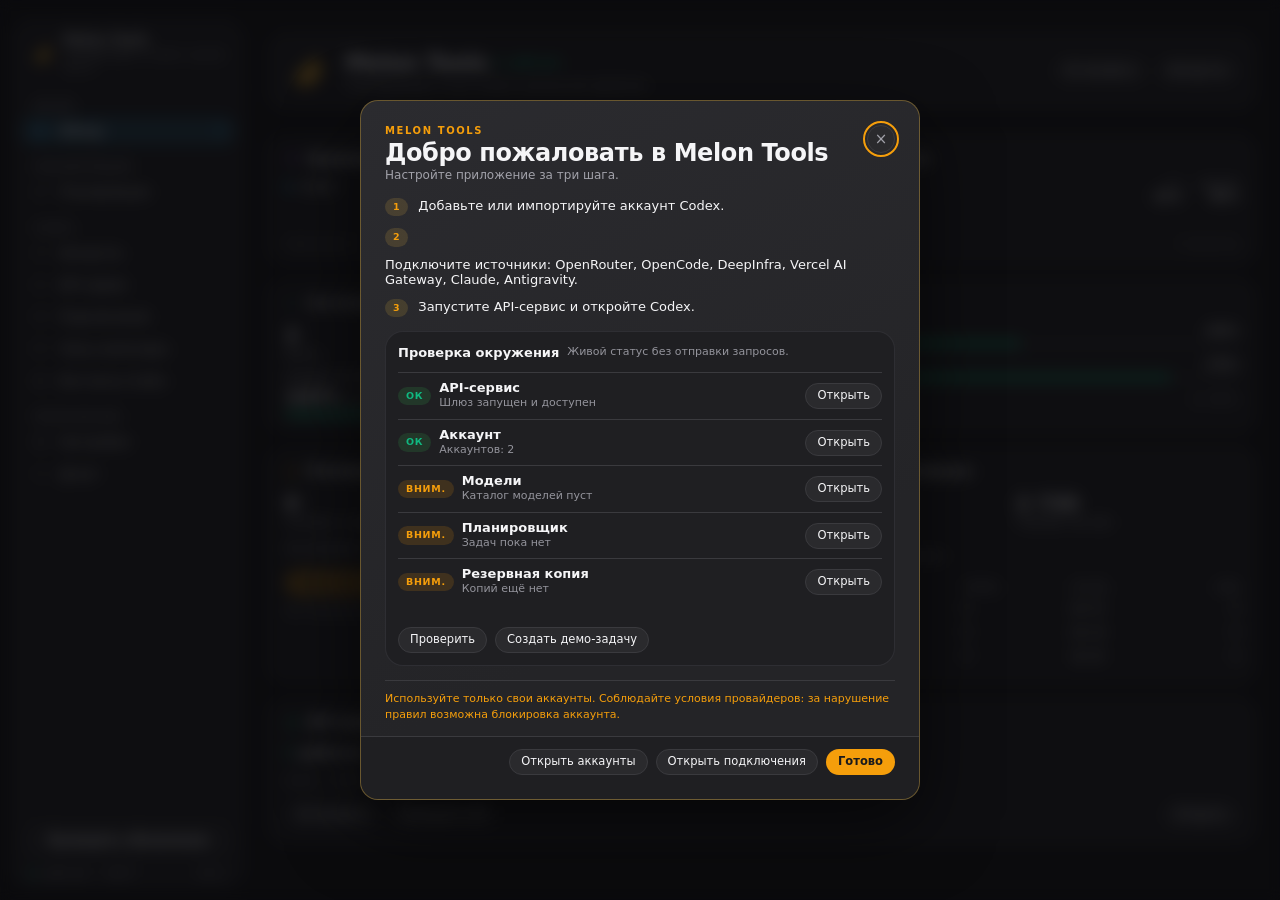
==== commit 0a0ad1dd: "Redesign the macOS and Windows interfaces for 5.0.0 One flat dark canvas for both apps: the window p" ====
--- a/Windows/app/ui/index.html
+++ b/Windows/app/ui/index.html
@@ -11,7 +11,7 @@
     <div class="workspace">
       <aside class="sidebar">
         <div class="brand">
-          <div class="logo"><span>🍉</span></div>
+          <div class="logo"><img src="logo.png" alt="Melon Tools" /></div>
           <div class="brand-text">
             <div class="title">Melon Tools</div>
             <div class="sub" id="brand-sub">планировщик и Codex в одном месте</div>
--- a/Windows/app/ui/mt.css
+++ b/Windows/app/ui/mt.css
@@ -4,27 +4,29 @@
    system UI font; SF Mono with Cascadia Mono. */
 
 :root {
-  --gold: #FAC440;
+  --gold: #F59E0B;
   --on-gold: #1A1A1C;
-  --bg: #1A1A1C;
-  --card: #262629;
-  --soft: #303033;
-  --border: #404044;
+  --bg: #111113;
+  --card: #1F1F22;
+  --soft: #2A2A2D;
+  --border: #3A3A3E;
   --text: #F5F5F7;
   --text2: #A2A2AA;
   --text3: #94949C;
-  --ok: #34C759;
-  --warn: #FF9F0A;
-  --danger: #FF453A;
-  --info: #0A84FF;
+  --ok: #10B981;
+  --warn: #F59E0B;
+  --danger: #EF4444;
+  --info: #38BDF8;
+  --violet: #A855F7;
   --s1: 4px;
   --s2: 8px;
   --s3: 12px;
   --s4: 16px;
   --s5: 24px;
   --s6: 32px;
-  --r-card: 14px;
+  --r-card: 18px;
   --r-small: 8px;
+  --r-sidebar: 20px;
   --font: "Segoe UI Variable Text", "Segoe UI", system-ui, -apple-system, sans-serif;
   --font-display: "Segoe UI Variable Display", "Segoe UI Variable Text", "Segoe UI", system-ui, sans-serif;
   --mono: "Cascadia Mono", "Consolas", "SF Mono", ui-monospace, monospace;
@@ -78,13 +80,13 @@
 
 .sidebar {
   width: 228px;
-  flex: 0 0 228px;
-  margin: 0 var(--s2) var(--s3) var(--s3);
+  flex: 0 0 232px;
+  margin: var(--s3) 0 var(--s3) var(--s3);
   display: flex;
   flex-direction: column;
   background: var(--card);
-  border: 1px solid rgba(64, 64, 68, 0.7);
-  border-radius: var(--r-card);
+  border: 1px solid var(--border);
+  border-radius: var(--r-sidebar);
   overflow: hidden;
 }
 
@@ -92,31 +94,36 @@
   display: flex;
   align-items: center;
   gap: var(--s2);
-  padding: var(--s3);
-  border-bottom: 1px solid rgba(64, 64, 68, 0.55);
+  padding: var(--s3) var(--s4);
+  border-bottom: 1px solid rgba(58, 58, 62, 0.6);
 }
 .brand .logo {
-  width: 24px;
-  height: 24px;
+  width: 26px;
+  height: 26px;
   border-radius: 7px;
-  background: radial-gradient(circle at 32% 28%, #8BE05E, #2F7D33 72%);
   display: flex;
   align-items: center;
   justify-content: center;
-  box-shadow: inset 0 0 0 0.5px rgba(255, 255, 255, 0.18);
-  flex: 0 0 24px;
+  flex: 0 0 26px;
+}
+.brand .logo img {
+  width: 100%;
+  height: 100%;
+  object-fit: contain;
+  filter: drop-shadow(0 2px 4px rgba(0, 0, 0, 0.25));
 }
 .brand .logo span { font-size: 14px; line-height: 1; transform: translateY(0.5px); }
 .brand-text { min-width: 0; }
 .brand .title { font-size: 13px; font-weight: 700; line-height: 1.15; letter-spacing: -0.1px; }
 .brand .sub {
-  font-family: var(--mono);
-  font-size: 9px;
+  font-family: var(--font);
+  font-size: 10px;
   color: var(--text2);
-  line-height: 1.3;
-  white-space: nowrap;
+  line-height: 1.35;
+  display: -webkit-box;
+  -webkit-line-clamp: 2;
+  -webkit-box-orient: vertical;
   overflow: hidden;
-  text-overflow: ellipsis;
 }
 
 nav {
@@ -130,11 +137,11 @@
 
 .nav-group { display: flex; flex-direction: column; gap: var(--s1); }
 .nav-caption {
-  font-family: var(--mono);
-  font-size: 9px;
+  font-family: var(--font);
+  font-size: 9.5px;
   font-weight: 600;
   text-transform: uppercase;
-  letter-spacing: 1.1px;
+  letter-spacing: 1px;
   color: var(--text3);
   padding: 0 var(--s3) 2px;
 }
@@ -155,9 +162,31 @@
   text-align: left;
   line-height: 1.2;
 }
-.nav-row:hover { background: rgba(48, 48, 51, 0.7); }
-.nav-row.active { background: var(--gold); color: var(--on-gold); font-weight: 600; }
-.nav-row.active svg { stroke: var(--on-gold); }
+.nav-row:hover { background: rgba(255, 255, 255, 0.06); }
+.nav-row[data-id="dashboard"],
+.nav-row[data-id="api"] { --accent: var(--info); --accent-soft: rgba(56, 189, 248, 0.22); }
+.nav-row[data-id="accounts"],
+.nav-row[data-id="providers"] { --accent: var(--violet); --accent-soft: rgba(168, 85, 247, 0.22); }
+.nav-row[data-id="composer"],
+.nav-row[data-id="instances"] { --accent: var(--ok); --accent-soft: rgba(16, 185, 129, 0.22); }
+.nav-row[data-id="scheduler"] { --accent: var(--gold); --accent-soft: rgba(245, 158, 11, 0.22); }
+.nav-row[data-id="settings"] { --accent: var(--text2); --accent-soft: rgba(162, 162, 170, 0.22); }
+.nav-row[data-id="donate"] { --accent: var(--danger); --accent-soft: rgba(239, 68, 68, 0.22); }
+.nav-row.active {
+  background: var(--accent-soft, rgba(245, 158, 11, 0.22));
+  color: var(--text);
+  font-weight: 600;
+}
+.nav-row.active svg { stroke: var(--accent, var(--gold)); }
+.nav-row.active::after {
+  content: "";
+  margin-left: auto;
+  width: 5px;
+  height: 5px;
+  border-radius: 50%;
+  background: var(--accent, var(--gold));
+  flex: 0 0 5px;
+}
 .nav-row svg {
   width: 14px;
   height: 14px;
@@ -175,10 +204,10 @@
   display: flex;
   align-items: center;
   gap: var(--s2);
-  padding: var(--s2) var(--s3);
-  border-top: 1px solid rgba(64, 64, 68, 0.55);
-  font-family: var(--mono);
-  font-size: 9px;
+  padding: var(--s2) var(--s4);
+  border-top: 1px solid rgba(58, 58, 62, 0.6);
+  font-family: var(--font);
+  font-size: 10px;
   color: var(--text2);
 }
 .dot { width: 6px; height: 6px; border-radius: 50%; background: var(--text3); flex: 0 0 6px; }
@@ -198,7 +227,7 @@
 }
 .board {
   width: 100%;
-  max-width: 980px;
+  max-width: 1040px;
   margin: 0 auto;
   display: flex;
   flex-direction: column;
@@ -213,7 +242,7 @@
   padding-bottom: var(--s4);
 }
 .kicker {
-  font-family: var(--mono);
+  font-family: var(--font);
   font-size: 10px;
   font-weight: 600;
   text-transform: uppercase;
@@ -236,11 +265,34 @@
   max-width: 760px;
 }
 
+/* ---------- Dashboard hero ---------- */
+
+.dash-hero {
+  display: flex;
+  align-items: center;
+  gap: var(--s4);
+  padding: var(--s4);
+  background: var(--card);
+  border: 1px solid rgba(58, 58, 62, 0.6);
+  border-radius: var(--r-card);
+}
+.dash-hero .hero-logo {
+  width: 44px;
+  height: 44px;
+  flex: 0 0 44px;
+  object-fit: contain;
+}
+.dash-hero .hero-text { display: flex; flex-direction: column; gap: 3px; min-width: 0; }
+.dash-hero .hero-title { display: flex; align-items: center; gap: var(--s2); }
+.dash-hero h1 { font-size: 22px; font-weight: 700; letter-spacing: -0.3px; }
+.dash-hero .hero-sub { font-size: 12px; color: var(--text2); }
+.dash-hero .hero-actions { margin-left: auto; display: flex; gap: var(--s2); flex: 0 0 auto; }
+
 /* ---------- Cards ---------- */
 
 .card {
   background: var(--card);
-  border: 1px solid rgba(64, 64, 68, 0.7);
+  border: 1px solid rgba(58, 58, 62, 0.6);
   border-radius: var(--r-card);
   padding: var(--s4);
   display: flex;
@@ -259,35 +311,47 @@
   line-height: 1.3;
 }
 .card h2 .hint {
-  font-family: var(--mono);
-  font-size: 9px;
+  font-family: var(--font);
+  font-size: 10px;
   color: var(--text3);
   font-weight: 400;
   letter-spacing: 0.2px;
 }
-.card h2::before {
-  content: "";
-  width: 3px;
-  height: 12px;
-  border-radius: 2px;
-  background: var(--gold);
-  flex: 0 0 3px;
+.card h2 .card-icon {
+  width: 14px;
+  height: 14px;
+  flex: 0 0 14px;
+  display: inline-flex;
+  align-items: center;
+  justify-content: center;
+  color: var(--gold);
+}
+.card h2 .card-icon svg {
+  width: 14px;
+  height: 14px;
+  stroke: currentColor;
+  fill: none;
+  stroke-width: 1.6;
+  stroke-linecap: round;
+  stroke-linejoin: round;
 }
 .card > .stack { display: flex; flex-direction: column; gap: var(--s3); min-width: 0; }
 
 .grid2 { display: grid; grid-template-columns: repeat(2, minmax(0, 1fr)); gap: var(--s3); }
-.dash-grid { display: grid; grid-template-columns: repeat(auto-fit, minmax(340px, 1fr)); gap: var(--s3); }
-.dash-card { min-height: 250px; }
+.dash-grid { display: grid; grid-template-columns: repeat(2, minmax(0, 1fr)); gap: var(--s3); align-items: stretch; }
+.dash-card { min-height: 0; height: 100%; }
+.dash-wide { grid-column: 1 / -1; }
+@media (max-width: 1040px) { .dash-grid { grid-template-columns: minmax(0, 1fr); } }
 .average-grid { display: grid; grid-template-columns: 1fr 1fr; gap: var(--s2); }
 .average-cell { display: flex; flex-direction: column; gap: 4px; min-width: 0; }
-.stat-label { font-family: var(--mono); font-size: 9px; font-weight: 600; text-transform: uppercase; letter-spacing: 0.5px; color: var(--text3); }
-.average-value { font-family: var(--mono); font-size: 18px; font-weight: 600; line-height: 1.2; color: var(--text); }
+.stat-label { font-family: var(--font); font-size: 9px; font-weight: 600; text-transform: uppercase; letter-spacing: 0.6px; color: var(--text3); }
+.average-value { font-family: var(--font); font-size: 18px; font-weight: 600; line-height: 1.2; color: var(--text); font-variant-numeric: tabular-nums; }
 .pool-list { display: flex; flex-direction: column; gap: 7px; }
 .pool-row { display: flex; align-items: center; gap: 8px; min-width: 0; }
 .pool-text { display: flex; flex-direction: column; min-width: 0; }
-.pool-name { font-family: var(--mono); font-size: 10px; font-weight: 600; color: var(--text); overflow: hidden; text-overflow: ellipsis; white-space: nowrap; }
-.pool-plan { font-family: var(--mono); font-size: 9px; color: var(--text2); text-transform: uppercase; }
-.pool-week { font-family: var(--mono); font-size: 10px; color: var(--text2); flex: 0 0 auto; }
+.pool-name { font-family: var(--font); font-size: 11px; font-weight: 600; color: var(--text); overflow: hidden; text-overflow: ellipsis; white-space: nowrap; }
+.pool-plan { font-family: var(--font); font-size: 9.5px; color: var(--text2); }
+.pool-week { font-family: var(--font); font-size: 11px; font-weight: 600; color: var(--text); flex: 0 0 auto; font-variant-numeric: tabular-nums; }
 @media (max-width: 900px) { .grid2 { grid-template-columns: 1fr; } }
 
 /* Accounts and instances live in an adaptive bento grid, like macOS. */
@@ -329,6 +393,23 @@
 button.small { padding: 5px 11px; min-height: 26px; font-size: 11.5px; }
 button.icon-only { padding: 5px 8px; }
 
+button.proxy-save {
+  width: 28px;
+  height: 28px;
+  min-height: 28px;
+  padding: 0;
+  border: none;
+  border-radius: 50%;
+  background: var(--gold);
+  color: var(--on-gold);
+  font-size: 14px;
+  font-weight: 700;
+  line-height: 1;
+  flex: 0 0 auto;
+}
+button.proxy-save:hover { filter: brightness(1.06); }
+button.proxy-save[hidden] { display: none; }
+
 button:focus-visible, .nav-row:focus-visible, input:focus-visible, select:focus-visible, textarea:focus-visible {
   outline: 2px solid var(--gold);
   outline-offset: 2px;
@@ -336,8 +417,8 @@
 
 /* ---------- Inputs ---------- */
 
-input:not([type]),
-input[type="text"], input[type="number"], input[type="password"], select, textarea {
+input:not([type="checkbox"]):not([type="radio"]):not([type="file"]):not([type="range"]):not([type="color"]),
+select, textarea {
   font: inherit;
   font-size: 12px;
   color: var(--text);
@@ -349,21 +430,71 @@
   min-width: 0;
   min-height: 30px;
 }
-input:not([type]):focus,
-input[type="text"]:focus, input[type="number"]:focus, input[type="password"]:focus, select:focus, textarea:focus {
+input:not([type="checkbox"]):not([type="radio"]):not([type="file"]):focus,
+select:focus, textarea:focus {
   border-color: var(--gold);
+  box-shadow: 0 0 0 2px rgba(250, 196, 64, 0.14);
+}
+input::placeholder, textarea::placeholder { color: var(--text3); }
+select {
+  appearance: none;
+  -webkit-appearance: none;
+  padding-right: 30px;
+  background-image: url("data:image/svg+xml,%3Csvg xmlns='http://www.w3.org/2000/svg' width='10' height='6' viewBox='0 0 10 6'%3E%3Cpath d='M1 1l4 4 4-4' fill='none' stroke='%23A2A2AA' stroke-width='1.4' stroke-linecap='round' stroke-linejoin='round'/%3E%3C/svg%3E");
+  background-repeat: no-repeat;
+  background-position: right 9px center;
+  background-size: 10px 6px;
+}
+input[type="number"] { -moz-appearance: textfield; }
+input[type="number"]::-webkit-inner-spin-button,
+input[type="number"]::-webkit-outer-spin-button { -webkit-appearance: none; margin: 0; }
+input[type="file"] { color: var(--text2); font-size: 11px; }
+input[type="file"]::file-selector-button {
+  font: inherit;
+  font-size: 11px;
+  color: var(--text);
+  background: var(--soft);
+  border: 1px solid var(--border);
+  border-radius: var(--r-small);
+  padding: 5px 10px;
+  margin-right: 8px;
+  cursor: pointer;
+}
+input[type="checkbox"] {
+  appearance: none;
+  -webkit-appearance: none;
+  width: 15px;
+  height: 15px;
+  flex: 0 0 15px;
+  margin: 0;
+  border: 1px solid var(--border);
+  border-radius: 4px;
+  background: var(--soft);
+  position: relative;
+  cursor: pointer;
+  vertical-align: middle;
+}
+input[type="checkbox"]:checked { background: var(--gold); border-color: var(--gold); }
+input[type="checkbox"]:checked::after {
+  content: "";
+  position: absolute;
+  left: 4px;
+  top: 1px;
+  width: 4px;
+  height: 8px;
+  border: solid var(--on-gold);
+  border-width: 0 2px 2px 0;
+  transform: rotate(45deg);
 }
 input.small { width: 72px; }
 label.field { display: flex; flex-direction: column; gap: var(--s1); font-size: 11px; color: var(--text2); }
 label.field.row { flex-direction: row; align-items: center; gap: 6px; }
-input[type="checkbox"] { accent-color: var(--gold); width: 14px; height: 14px; }
-input[type="file"] { color: var(--text2); font-size: 11px; }
 
 /* ---------- Badges / pills ---------- */
 
 .pill {
-  font-family: var(--mono);
-  font-size: 9px;
+  font-family: var(--font);
+  font-size: 9.5px;
   font-weight: 600;
   padding: 2px 8px;
   border-radius: 999px;
@@ -391,11 +522,27 @@
 .bar > i.warn { background: var(--warn); }
 .bar > i.danger { background: var(--danger); }
 
+.provider-line { display: flex; align-items: center; gap: var(--s2); min-width: 0; }
+.provider-dot { width: 6px; height: 6px; border-radius: 50%; flex: 0 0 6px; background: var(--text3); }
+.provider-name { font-size: 12px; font-weight: 500; color: var(--text); overflow: hidden; text-overflow: ellipsis; white-space: nowrap; }
+.provider-line.off .provider-name { color: var(--text2); font-weight: 400; }
+.provider-detail { margin-left: auto; font-size: 10px; color: var(--text3); white-space: nowrap; }
+.pool-line { display: flex; align-items: center; gap: var(--s2); min-width: 0; }
+.pool-line .pool-icon { width: 16px; flex: 0 0 16px; display: inline-flex; }
+.pool-line .pool-icon svg { width: 14px; height: 14px; stroke: currentColor; fill: none; stroke-width: 1.6; stroke-linecap: round; stroke-linejoin: round; }
+.pool-metrics { margin-left: auto; display: flex; gap: var(--s4); }
+.pool-metric { display: flex; flex-direction: column; align-items: flex-end; gap: 0; }
+.pool-metric .label { font-size: 8px; font-weight: 600; letter-spacing: 0.5px; text-transform: uppercase; color: var(--text3); }
+.pool-metric .value { font-size: 12px; font-weight: 600; color: var(--text); font-variant-numeric: tabular-nums; }
+.card-footer { display: flex; align-items: center; gap: var(--s2); font-size: 9.5px; color: var(--text3); border-top: 1px solid rgba(58, 58, 62, 0.6); padding-top: 8px; }
+.pool-line + .pool-line { border-top: 1px solid rgba(58, 58, 62, 0.6); padding-top: 10px; }
+.card-footer .spacer { flex: 1; }
+
 .quota { display: flex; flex-direction: column; gap: 4px; }
-.quota .top { display: flex; justify-content: space-between; align-items: baseline; font-family: var(--mono); font-size: 10px; }
+.quota .top { display: flex; justify-content: space-between; align-items: baseline; font-family: var(--font); font-size: 11px; }
 .quota .top .name { color: var(--text2); font-weight: 500; letter-spacing: 0.2px; text-transform: uppercase; }
 .quota .top .val { color: var(--text); font-weight: 700; }
-.quota .bottom { display: flex; justify-content: space-between; font-family: var(--mono); font-size: 9px; color: var(--text3); }
+.quota .bottom { display: flex; justify-content: space-between; font-family: var(--font); font-size: 9.5px; color: var(--text3); }
 
 /* ---------- Quota history ---------- */
 
@@ -673,6 +820,24 @@
   user-select: text;
 }
 .codex-modal-actions { display: flex; justify-content: flex-end; gap: var(--s2); flex-wrap: wrap; margin-top: var(--s4); }
+.account-settings-card { width: min(460px, 94vw); }
+.account-settings-card .row .field { flex: 1; }
+.icon-btn {
+  width: 26px;
+  height: 26px;
+  padding: 0;
+  border: 1px solid transparent;
+  border-radius: 7px;
+  background: transparent;
+  color: var(--text2);
+  display: inline-flex;
+  align-items: center;
+  justify-content: center;
+  cursor: pointer;
+  flex: 0 0 26px;
+}
+.icon-btn:hover { background: var(--soft); color: var(--text); }
+.icon-btn svg { display: block; }
 
 /* Codex model pool: wider than the default modal, list scrolls independently. */
 .pool-modal-card { width: min(820px, 94vw); max-height: 86vh; }
@@ -780,40 +945,45 @@
 .card-toggle input[type="checkbox"] {
   appearance: none;
   -webkit-appearance: none;
-  width: 30px;
-  height: 17px;
-  flex: 0 0 30px;
+  width: 34px;
+  height: 20px;
+  flex: 0 0 34px;
   margin: 0;
+  border: 0;
   border-radius: 999px;
   background: rgba(120, 120, 128, 0.36);
   position: relative;
   cursor: pointer;
   transition: background 0.15s ease;
 }
-.card-toggle input[type="checkbox"]::after {
+/* Reset the square-checkbox checkmark so the knob stays a clean circle. */
+.card-toggle input[type="checkbox"]::after,
+.card-toggle input[type="checkbox"]:checked::after {
   content: "";
   position: absolute;
   top: 2px;
   left: 2px;
-  width: 13px;
-  height: 13px;
+  width: 16px;
+  height: 16px;
+  box-sizing: border-box;
+  border: 0;
   border-radius: 50%;
   background: #fff;
   box-shadow: 0 1px 2px rgba(0, 0, 0, 0.28);
+  transform: none;
   transition: transform 0.15s ease;
 }
-.card-toggle input[type="checkbox"]:checked { background: var(--gold); }
-.card-toggle input[type="checkbox"]:checked::after { transform: translateX(13px); }
+.card-toggle input[type="checkbox"]:checked { background: var(--gold); border: 0; }
+.card-toggle input[type="checkbox"]:checked::after { transform: translateX(14px); }
 .card-toggle input[type="checkbox"]:focus-visible { outline: 2px solid var(--gold); outline-offset: 2px; }
 
 .stat-grid { display: grid; grid-template-columns: repeat(auto-fit, minmax(92px, 1fr)); gap: var(--s2); }
 .stat {
   display: flex; flex-direction: column; gap: 3px;
-  padding: 10px 12px; border-radius: var(--r-small);
-  background: rgba(48, 48, 51, 0.55); min-width: 0;
-}
-.stat .value { font-family: var(--mono); font-size: 18px; font-weight: 600; line-height: 1.2; overflow: hidden; text-overflow: ellipsis; }
-.stat .label { font-family: var(--mono); font-size: 9px; font-weight: 600; text-transform: uppercase; letter-spacing: 0.5px; color: var(--text3); }
+  min-width: 0;
+}
+.stat .value { font-family: var(--font); font-size: 20px; font-weight: 600; line-height: 1.15; overflow: hidden; text-overflow: ellipsis; font-variant-numeric: tabular-nums; }
+.stat .label { font-family: var(--font); font-size: 9px; font-weight: 600; text-transform: uppercase; letter-spacing: 0.6px; color: var(--text3); }
 .stat.ok .value { color: var(--ok); }
 .stat.warn .value { color: var(--warn); }
 .stat.danger .value { color: var(--danger); }
@@ -880,3 +1050,27 @@
   .sidebar { display: none; }
   .detail { padding: var(--s3); }
 }
+
+/* Antigravity pool rows */
+.account-row {
+  border: 1px solid var(--line);
+  border-radius: 10px;
+  padding: 8px 10px;
+  display: flex;
+  flex-direction: column;
+  gap: 4px;
+  background: var(--panel-2, rgba(255, 255, 255, 0.02));
+}
+.quota-track {
+  height: 6px;
+  border-radius: 999px;
+  background: var(--line);
+  overflow: hidden;
+}
+.quota-fill {
+  height: 100%;
+  border-radius: 999px;
+  background: var(--ok);
+}
+.quota-fill.warn { background: var(--warn); }
+.quota-fill.danger { background: var(--danger); }
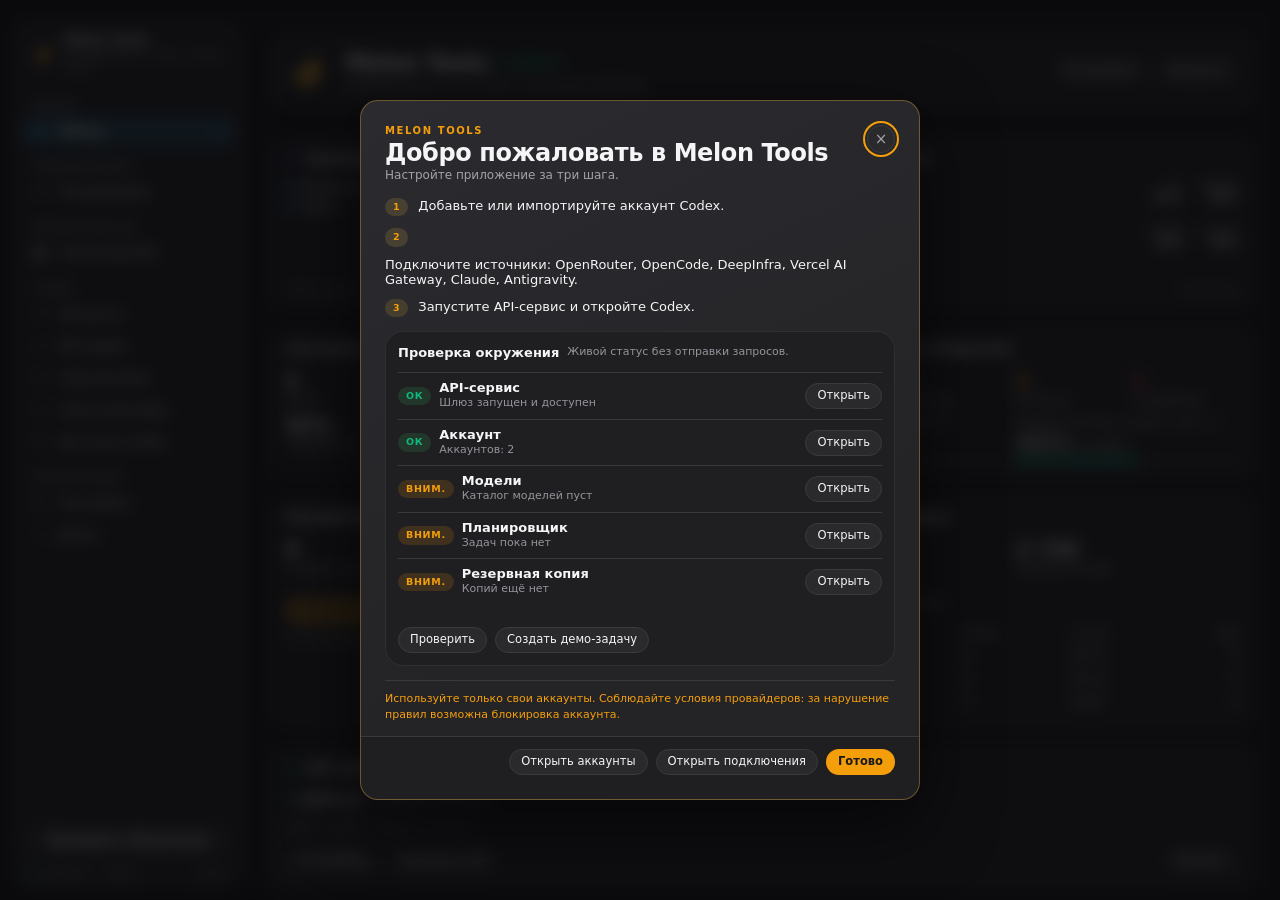
==== commit 887e2a09: "Release 6.0.0-rc.4 Local AI: a loaded model now reaches the authenticated gateway API. The gateway r" ====
--- a/Windows/app/ui/index.html
+++ b/Windows/app/ui/index.html
@@ -52,10 +52,11 @@
   <script src="mt-i18n.js"></script>
   <script src="mt-utils.js"></script>
   <script src="mt-api.js"></script>
+  <script src="mt-hf.js"></script>
   <script src="mt-pages.js"></script>
   <script src="mt-actions.js"></script>
+  <script src="mt-redesign.js"></script>
   <script src="app.js"></script>
-  <script src="mt-redesign.js"></script>
   <script src="mt-redesign-actions.js"></script>
 </body>
 </html>
--- a/Windows/app/ui/mt.css
+++ b/Windows/app/ui/mt.css
@@ -235,6 +235,13 @@
   padding-bottom: var(--s5);
 }
 
+/* The Local AI page is a working surface, not a reading column: a resized
+   window must widen its cards and split panes instead of leaving them pinned
+   to 1040px. Other sections keep the centred reading width. */
+.board.board-fluid {
+  max-width: none;
+}
+
 .page-head {
   display: flex;
   flex-direction: column;
@@ -740,6 +747,9 @@
 
 .footnote { font-size: 11px; color: var(--text3); line-height: 1.5; }
 .footnote.mono { font-family: var(--mono); font-size: 10px; }
+/* Local AI memory card: the heading labels a section, it is not a document
+   title, so it must not inherit the browser's 16px bold h4. */
+#local-ai-estimate h4 { margin: 0; font-family: var(--font); font-size: 12px; font-weight: 600; color: var(--text); }
 
 /* ---------- Updater ---------- */
 
@@ -822,6 +832,80 @@
 .codex-modal-actions { display: flex; justify-content: flex-end; gap: var(--s2); flex-wrap: wrap; margin-top: var(--s4); }
 .account-settings-card { width: min(460px, 94vw); }
 .account-settings-card .row .field { flex: 1; }
+/* Codex cards and routing sheet: same hierarchy and density as macOS. */
+.codex-account-card .account-head { flex-wrap: nowrap; align-items: center; gap: 8px; }
+.account-select { width: 14px; height: 14px; flex: 0 0 14px; margin: 0; accent-color: var(--gold); }
+.account-identity { display: flex; flex-direction: column; gap: 3px; min-width: 0; }
+.codex-account-card .email { font-size: 13px; font-weight: 600; }
+.account-plan-line { display: flex; align-items: center; gap: 5px; font: 10px var(--mono); color: var(--text2); }
+.codex-account-card .plan { color: var(--text2); font: inherit; text-transform: none; letter-spacing: 0; }
+.account-roles { display: flex; flex-wrap: wrap; gap: 6px; }
+.account-role { padding: 3px 7px; border-radius: 6px; font: 9px var(--mono); color: var(--text2); background: var(--soft); }
+.account-role.gold { color: var(--gold); background: color-mix(in srgb, var(--gold) 10%, transparent); }
+.account-role.warn, .account-warning { color: var(--warn); }
+.account-subscription { display: flex; align-items: center; gap: 6px; font: 10px var(--mono); color: var(--text2); }
+.account-subscription svg { width: 13px; height: 13px; flex: 0 0 13px; }
+.account-subscription.expired, .account-error { color: var(--danger); }
+.account-quota-stack { gap: 10px; }
+.codex-account-card .quota { gap: 4px; }
+.codex-account-card .quota .top { font: 10px var(--mono); }
+.codex-account-card .quota .top .name { text-transform: none; letter-spacing: 0; font-weight: 400; }
+.codex-account-card .quota .top .val { color: var(--gold); font-weight: 400; }
+.codex-account-card .quota .top .val.ok { color: var(--ok); }
+.codex-account-card .quota .top .val.danger { color: var(--danger); }
+.codex-account-card .quota .top .name, .account-history .spark-label { text-transform: uppercase; }
+.codex-account-card .plan { color: var(--gold); font-weight: 600; }
+.priority-move { width: 20px; height: 20px; flex-basis: 20px; }
+.account-settings-card .card-toggle input[type="checkbox"]:checked { background: #0a84ff; }
+.account-settings-card .account-settings-section h3 { flex: 0 0 auto; }
+.codex-account-card .quota .bar { height: 4px; }
+.codex-account-card .quota .bottom { font: 9px var(--mono); }
+.account-history { gap: 6px; flex-wrap: nowrap; }
+.account-history .spark { width: 92px; height: 19px; }
+.account-history .spark-label { font-size: 9px; text-transform: uppercase; letter-spacing: 0; }
+.account-weekly-spark { display: inline-flex; }
+.account-weekly-spark .spark polyline { stroke: var(--info); }
+.account-credits:empty { display: none; }
+.account-reset { border-radius: 999px; padding: 3px 8px; min-height: 0; font: 10px var(--mono); }
+.account-reset svg { width: 11px; height: 11px; }
+.account-updated { font: 9px var(--mono); }
+.account-models { font: 10px var(--mono); color: var(--text2); }
+.account-models summary { cursor: pointer; }
+.account-models > .stack { margin-top: 9px; gap: 6px; }
+.account-models .mono { font-size: 10px; overflow-wrap: anywhere; }
+.account-actions { display: flex; align-items: center; flex-wrap: wrap; gap: 6px; margin-top: auto; }
+.account-actions button { display: inline-flex; align-items: center; gap: 4px; font-size: 10px; padding: 5px 7px; white-space: nowrap; }
+.account-actions svg, .account-choose-models svg { width: 12px; height: 12px; flex: 0 0 12px; }
+.account-actions .account-models-button { margin-left: auto; }
+.account-actions .account-delete { color: var(--danger); padding: 0; }
+.account-settings-card { width: min(520px, 94vw); padding: 24px; background: var(--bg); }
+.account-settings-card h2 { margin: 0; font-size: 17px; }
+.account-settings-email { margin-top: 4px; font: 11px var(--mono); color: var(--text2); overflow-wrap: anywhere; }
+.account-settings-card fieldset { border: 0; padding: 0; margin: 0; min-width: 0; }
+.account-settings-section { display: flex; flex-direction: column; gap: 10px; margin-top: 20px; }
+.account-settings-card h3 { margin: 0; font-size: 12px; font-weight: 600; }
+.account-settings-card .footnote { margin: 0; font: 10px/1.5 var(--mono); color: var(--text2); }
+.account-settings-card .card-toggle { display: flex; justify-content: flex-end; flex-direction: row-reverse; align-items: center; gap: 8px; font-size: 12px; color: var(--text); }
+.account-settings-card .card-toggle input { margin: 0 0 0 auto; flex-shrink: 0; }
+.account-settings-card .divider { margin: 18px 0 0; }
+.account-limit-value { display: flex; align-items: center; gap: 12px; padding: 10px 0 0 16px; }
+.account-limit-value[hidden] { display: none; }
+.account-stepper { display: flex; align-items: center; gap: 5px; flex: 0 0 144px; font: 11px var(--mono); }
+.account-stepper input { width: 66px; padding: 4px 6px; font: inherit; }
+.account-limit-value .footnote { max-width: 255px; }
+.account-settings-card .account-queue-position { margin-top: 18px; }
+.account-choose-models { display: inline-flex; align-items: center; justify-content: center; gap: 5px; align-self: flex-start; }
+.account-settings-card .codex-modal-actions { margin-top: 24px; }
+.account-settings-card .codex-modal-actions button { min-width: 80px; padding: 5px 14px; }
+.account-selection-bar { gap: 10px; }
+.account-selection-bar label { display: flex; align-items: center; gap: 6px; font-size: 11px; }
+.account-selection-bar input { accent-color: var(--gold); }
+.sr-only { position: absolute; width: 1px; height: 1px; padding: 0; margin: -1px; overflow: hidden; clip: rect(0,0,0,0); white-space: nowrap; border: 0; }
+@media (max-width: 600px) {
+  .account-settings-card { padding: 18px; }
+  .account-limit-value { gap: 8px; }
+  .account-stepper { flex-basis: 90px; }
+}
 .icon-btn {
   width: 26px;
   height: 26px;
@@ -1074,3 +1158,854 @@
 }
 .quota-fill.warn { background: var(--warn); }
 .quota-fill.danger { background: var(--danger); }
+
+
+/* ---------- Local AI (GGUF / llama-server) ---------- */
+
+.subtabs-bar {
+  display: flex;
+  align-items: center;
+  justify-content: space-between;
+  gap: var(--s3);
+  margin-bottom: var(--s4);
+  border-bottom: 1px solid var(--border);
+  padding-bottom: var(--s2);
+}
+
+.subtabs-list {
+  display: flex;
+  align-items: center;
+  gap: var(--s2);
+  flex-wrap: wrap;
+}
+
+.subtab-btn {
+  background: transparent;
+  border: none;
+  color: var(--text2);
+  padding: 8px 14px;
+  border-radius: var(--r-small);
+  cursor: pointer;
+  font-size: 13px;
+  font-weight: 500;
+  display: inline-flex;
+  align-items: center;
+  gap: 6px;
+  transition: all 0.15s ease;
+}
+
+.subtab-btn:hover {
+  color: var(--text);
+  background: var(--soft);
+}
+
+.subtab-btn.active {
+  color: var(--on-gold);
+  background: var(--gold);
+  font-weight: 600;
+}
+
+.subtab-btn .badge {
+  background: rgba(0, 0, 0, 0.25);
+  color: inherit;
+  padding: 1px 6px;
+  border-radius: 99px;
+  font-size: 10px;
+  font-weight: 700;
+}
+
+.subtabs-status {
+  display: flex;
+  align-items: center;
+}
+
+.local-ai-content {
+  display: flex;
+  flex-direction: column;
+  gap: var(--s4);
+}
+
+.local-ai-toolbar {
+  display: flex;
+  align-items: center;
+  gap: var(--s3);
+  flex-wrap: wrap;
+}
+
+.local-ai-toolbar .search-box {
+  min-width: 220px;
+}
+
+.local-ai-toolbar .search-box input {
+  width: 100%;
+}
+
+.local-ai-model-list {
+  display: flex;
+  flex-direction: column;
+  gap: var(--s3);
+}
+
+.local-ai-card {
+  position: relative;
+  transition: border-color 0.15s ease, background 0.15s ease;
+}
+
+.local-ai-card.active-model {
+  border-color: var(--ok);
+  background: rgba(16, 185, 129, 0.04);
+}
+
+.local-ai-card.starting-model {
+  border-color: var(--warn);
+  background: rgba(245, 158, 11, 0.04);
+}
+
+/* Small pulsing dot used by the "Loading" pill and the busy Start button. */
+.spinner-dot {
+  display: inline-block;
+  width: 7px;
+  height: 7px;
+  margin-right: 6px;
+  border-radius: 50%;
+  background: currentColor;
+  animation: mt-pulse 1s ease-in-out infinite;
+}
+
+@keyframes mt-pulse {
+  0%, 100% { opacity: 1; transform: scale(1); }
+  50%      { opacity: 0.35; transform: scale(0.72); }
+}
+
+.start-error {
+  display: flex;
+  align-items: flex-start;
+  gap: 6px;
+  margin-top: 10px;
+  padding: 7px 9px;
+  border-radius: 8px;
+  background: rgba(239, 68, 68, 0.1);
+  border: 1px solid rgba(239, 68, 68, 0.28);
+  color: var(--danger);
+  font-size: 11px;
+  line-height: 1.4;
+}
+
+.start-error-icon {
+  flex: 0 0 auto;
+  width: 13px;
+  height: 13px;
+  border-radius: 50%;
+  background: var(--danger);
+  color: #fff;
+  font-size: 9px;
+  font-weight: 700;
+  display: flex;
+  align-items: center;
+  justify-content: center;
+  margin-top: 1px;
+}
+
+.start-error-text { min-width: 0; word-break: break-word; }
+
+.card-header-row {
+  display: flex;
+  align-items: flex-start;
+  justify-content: space-between;
+  gap: var(--s3);
+}
+
+.card-title-group {
+  display: flex;
+  flex-direction: column;
+  gap: 2px;
+}
+
+.model-name {
+  margin: 0;
+  font-size: 15px;
+  font-weight: 600;
+  letter-spacing: -0.2px;
+}
+
+.card-actions {
+  display: flex;
+  align-items: center;
+  gap: 6px;
+  flex-wrap: wrap;
+}
+
+.card-meta-row {
+  display: flex;
+  align-items: center;
+  gap: 6px;
+  flex-wrap: wrap;
+  margin-top: var(--s3);
+}
+
+/* Matches the macOS `metadataBadge`: a flat 4 px chip on a 3 % tint, no
+   outline, 11 pt secondary text with a caption-sized glyph. */
+.meta-badge {
+  display: inline-flex;
+  align-items: center;
+  gap: 4px;
+  background: var(--soft);
+  color: var(--text2);
+  border: none;
+  padding: 3px 6px;
+  border-radius: 4px;
+  font-size: 11px;
+  white-space: nowrap;
+}
+
+.meta-badge .local-ai-icon {
+  opacity: 0.8;
+}
+
+.ok-btn {
+  background: var(--ok);
+  color: #fff;
+  border: none;
+}
+.ok-btn:hover {
+  background: #059669;
+}
+
+.danger-hover:hover {
+  color: var(--danger);
+  border-color: var(--danger);
+}
+
+/* Local AI — macOS parity: glyph buttons, the search field with its leading
+   magnifier, metadata chips and the "..." card menu. */
+
+.local-ai-icon { flex: 0 0 auto; display: block; }
+
+.toolbar-title { margin: 0; font-size: 13px; font-weight: 600; color: var(--text); }
+
+.search-field {
+  display: flex;
+  align-items: center;
+  gap: 6px;
+  height: 28px;
+  min-width: 220px;
+  max-width: 300px;
+  flex: 0 1 300px;
+  padding: 0 8px 0 9px;
+  border: 1px solid transparent;
+  border-radius: 8px;
+  background: rgba(255, 255, 255, 0.04);
+  color: var(--text3);
+}
+.search-field:focus-within { border-color: var(--border); background: rgba(255, 255, 255, 0.06); }
+.search-field input {
+  flex: 1 1 auto;
+  min-width: 0;
+  height: 100%;
+  border: 0;
+  outline: 0;
+  background: transparent;
+  color: var(--text);
+  font-size: 12px;
+}
+.search-field input::placeholder { color: var(--text3); }
+.search-field .search-clear {
+  display: inline-flex;
+  padding: 0;
+  border: 0;
+  background: none;
+  color: var(--text3);
+  cursor: pointer;
+}
+.search-field .search-clear:hover { color: var(--text); }
+.search-field .search-clear[hidden] { display: none; }
+
+.meta-label {
+  display: inline-flex;
+  align-items: center;
+  gap: 5px;
+  color: var(--text3);
+  font-size: 11px;
+  font-weight: 500;
+  white-space: nowrap;
+}
+
+
+.local-ai-menu { position: relative; display: inline-flex; }
+.local-ai-menu > summary {
+  list-style: none;
+  width: 26px;
+  height: 26px;
+  border: 1px solid transparent;
+  border-radius: 7px;
+  display: inline-flex;
+  align-items: center;
+  justify-content: center;
+  color: var(--text2);
+  cursor: pointer;
+}
+.local-ai-menu > summary::-webkit-details-marker { display: none; }
+.local-ai-menu > summary:hover,
+.local-ai-menu[open] > summary { background: var(--soft); color: var(--text); }
+.local-ai-menu-panel {
+  position: absolute;
+  right: 0;
+  top: calc(100% + 4px);
+  z-index: 60;
+  min-width: 212px;
+  display: flex;
+  flex-direction: column;
+  padding: 4px;
+  border: 1px solid var(--border);
+  border-radius: 10px;
+  background: var(--card);
+  box-shadow: 0 14px 34px rgba(0, 0, 0, 0.5);
+}
+.local-ai-menu-item {
+  display: flex;
+  align-items: center;
+  gap: 8px;
+  width: 100%;
+  padding: 6px 8px;
+  border: 0;
+  border-radius: 6px;
+  background: none;
+  color: var(--text);
+  font-size: 12px;
+  text-align: left;
+  cursor: pointer;
+}
+.local-ai-menu-item:hover { background: var(--soft); }
+.local-ai-menu-item.danger { color: var(--danger); }
+.local-ai-menu-sep { height: 1px; margin: 4px 2px; background: var(--border); }
+
+.empty-state {
+  display: flex;
+  flex-direction: column;
+  align-items: center;
+  text-align: center;
+  gap: 4px;
+  padding: var(--s6) var(--s4);
+}
+.empty-state .empty-icon { margin-bottom: 4px; color: var(--text3); opacity: 0.65; }
+.empty-state h3 { margin: 0; font-size: 14px; font-weight: 600; }
+.empty-state p { margin: 0; max-width: 380px; font-size: 12px; line-height: 1.45; }
+
+.preset-pills-row {
+  display: flex;
+  align-items: center;
+  gap: 6px;
+  overflow-x: auto;
+  padding-bottom: 4px;
+}
+
+.pill-btn {
+  background: var(--soft);
+  border: 1px solid var(--border);
+  color: var(--text2);
+  padding: 4px 10px;
+  border-radius: 99px;
+  cursor: pointer;
+  font-size: 11px;
+  white-space: nowrap;
+  transition: all 0.15s ease;
+}
+
+.pill-btn:hover {
+  color: var(--text);
+  border-color: var(--text3);
+}
+
+.pill-btn.active {
+  background: rgba(245, 158, 11, 0.15);
+  border-color: var(--gold);
+  color: var(--gold);
+  font-weight: 600;
+}
+
+.split-pane {
+  display: grid;
+  /* `minmax(0, …)` lets the detail column shrink and grow with the window
+     instead of being widened by its longest row. */
+  grid-template-columns: minmax(0, 320px) minmax(0, 1fr);
+  gap: var(--s4);
+  min-height: 480px;
+  /* Fill the window like the Mac catalog: both panes scroll on their own
+     rather than stopping at a fixed 600px. */
+  height: clamp(480px, calc(100vh - 320px), 1600px);
+}
+
+@media (max-width: 860px) {
+  .split-pane {
+    grid-template-columns: minmax(0, 1fr);
+    height: auto;
+  }
+}
+
+.split-pane-left {
+  background: var(--card);
+  border: 1px solid var(--border);
+  border-radius: var(--r-card);
+  overflow-y: auto;
+  min-height: 0;
+  min-width: 0;
+}
+
+.split-pane-right {
+  background: var(--card);
+  border: 1px solid var(--border);
+  border-radius: var(--r-card);
+  overflow-y: auto;
+  padding: var(--s4);
+  min-height: 0;
+  min-width: 0;
+  max-height: none;
+}
+
+.repo-list {
+  display: flex;
+  flex-direction: column;
+}
+
+.repo-item {
+  padding: var(--s3);
+  border-bottom: 1px solid var(--border);
+  cursor: pointer;
+  transition: background 0.15s ease;
+}
+
+.repo-item:last-child {
+  border-bottom: none;
+}
+
+.repo-item:hover {
+  background: var(--soft);
+}
+
+.repo-item.selected {
+  background: rgba(245, 158, 11, 0.08);
+  border-left: 3px solid var(--gold);
+}
+
+.repo-name {
+  font-weight: 600;
+  font-size: 13px;
+  margin-bottom: 2px;
+  word-break: break-all;
+}
+
+.repo-stats {
+  display: flex;
+  gap: 12px;
+  font-size: 11px;
+  color: var(--text3);
+  margin-top: 4px;
+}
+
+.repo-stats span {
+  display: inline-flex;
+  align-items: center;
+  gap: 4px;
+}
+
+/* Hugging Face: compact two-pane model browser, independent scrollers. */
+.sr-only { position: absolute; width: 1px; height: 1px; padding: 0; margin: -1px; overflow: hidden; clip: rect(0,0,0,0); white-space: nowrap; border: 0; }
+.hf-catalog { display: grid; grid-template-columns: minmax(250px, 31%) minmax(0, 1fr); min-height: 360px; height: max(360px, calc(100vh - 235px)); gap: 0; border-top: 1px solid rgba(255,255,255,.06); }
+.hf-sidebar { min-width: 0; display: flex; flex-direction: column; border-right: 1px solid rgba(255,255,255,.06); padding: 14px 12px 0 0; }
+.hf-searchbar { display: flex; align-items: center; gap: 4px; }
+.hf-searchbar .search-field { min-width: 0; flex: 1; max-width: none; border-radius: 7px; }
+.hf-searchbar .search-field input { font-size: 11px; min-width: 0; }
+.hf-list-toolbar { display: flex; align-items: center; justify-content: space-between; gap: 6px; margin: 9px 0 12px; font-size: 10px; color: var(--text3); }
+.hf-list-toolbar select { font-size: 10px; padding: 4px 6px; max-width: 135px; border-radius: 6px; }
+.hf-results { flex: 1; min-height: 0; overflow: auto; }
+.hf-repo-list { display: flex; flex-direction: column; gap: 3px; }
+.hf-repo { display: flex; gap: 9px; align-items: center; width: 100%; text-align: left; background: transparent; border: 0; border-radius: 8px; padding: 9px 8px; color: var(--text); cursor: pointer; }
+.hf-repo:hover { background: rgba(255,255,255,.045); }
+.hf-repo.selected { background: #2878e8; color: white; }
+.hf-repo-copy { display: block; min-width: 0; flex: 1; }
+.hf-repo-copy strong { display: block; font-size: 11px; font-weight: 600; overflow: hidden; white-space: nowrap; text-overflow: ellipsis; }
+.hf-repo-description { display: block; color: var(--text3); font-size: 10px; margin-top: 3px; overflow: hidden; text-overflow: ellipsis; white-space: nowrap; }
+.hf-repo .repo-stats { gap: 7px; font-size: 9px; flex-wrap: wrap; }
+.hf-repo.selected .repo-stats, .hf-repo.selected .hf-repo-description { color: rgba(255,255,255,.8); }
+.hf-avatar { --avatar-hue: 35; width: 30px; height: 30px; flex: 0 0 30px; display: inline-flex; align-items: center; justify-content: center; border-radius: 7px; background: hsl(var(--avatar-hue) 35% 23%); color: hsl(var(--avatar-hue) 80% 85%); font-size: 11px; font-weight: 700; border: 1px solid rgba(255,255,255,.08); }
+.hf-avatar.large { width: 46px; height: 46px; flex-basis: 46px; font-size: 17px; border-radius: 11px; }
+.hf-detail { overflow: auto; min-width: 0; padding: 20px clamp(16px, 3vw, 44px); }
+.hf-detail-content { max-width: 760px; margin: 0 auto; }
+.hf-detail-header { display: flex; align-items: center; gap: 12px; min-width: 0; }
+.hf-detail-header > div { min-width: 0; }
+.hf-detail-header h2 { margin: 0 0 5px; font-size: 18px; overflow-wrap: anywhere; }
+.hf-detail-header .hint { font-size: 10px; overflow-wrap: anywhere; }
+.hf-detail-meta { display: flex; gap: 12px; justify-content: space-between; align-items: center; margin: 12px 0 24px; flex-wrap: wrap; }
+.hf-detail-meta .repo-stats { margin: 0; font-size: 10px; flex-wrap: wrap; }
+.hf-detail-meta .link-btn { font-size: 10px; color: var(--text2); }
+.hf-section { margin-bottom: 22px; }
+.hf-section h3 { font-size: 12px; margin: 0 0 9px; font-weight: 650; }
+.hf-section-heading { display: flex; align-items: baseline; justify-content: space-between; gap: 8px; }
+.hf-surface { background: rgba(255,255,255,.028); border: 1px solid rgba(255,255,255,.035); padding: 13px; border-radius: 9px; }
+.hf-fit-filter { display: flex; align-items: center; gap: 6px; color: var(--text2); font-size: 10px; margin: 0 0 10px; cursor: pointer; }
+.hf-fit-filter input { accent-color: #2878e8; }
+.hf-quant { width: 100%; min-width: 0; font-size: 10px; border-radius: 6px; padding: 8px; background: var(--bg); border: 1px solid rgba(255,255,255,.09); color: var(--text); }
+.hf-file-name { font-size: 10px; color: var(--text3); margin: 9px 0; overflow-wrap: anywhere; }
+.hf-download-row { display: flex; align-items: center; justify-content: space-between; gap: 8px; flex-wrap: wrap; margin-top: 12px; }
+.hf-download-row .btn { background: #2878e8; color: white; border-color: transparent; display: inline-flex; align-items: center; gap: 5px; border-radius: 6px; }
+.hf-download-row .compat-badge { font-size: 10px; }
+.hf-note { color: var(--text3); font-size: 10px; line-height: 1.5; margin: 11px 0 0; }
+.hf-description { font-size: 11px; color: var(--text2); line-height: 1.6; margin: 0 0 14px; }
+.hf-metadata { margin: 0; display: flex; gap: 12px 20px; flex-wrap: wrap; }
+.hf-metadata > div { display: flex; align-items: baseline; gap: 6px; font-size: 10px; }
+.hf-metadata dt { color: var(--text3); }
+.hf-metadata dd { margin: 0; color: var(--text); }
+.hf-tags { display: flex; gap: 5px; flex-wrap: wrap; margin-top: 12px; }
+.hf-tags span { background: rgba(255,255,255,.04); border-radius: 4px; padding: 3px 6px; font-size: 9px; color: var(--text2); }
+.hf-readme { user-select: text; color: var(--text2); line-height: 1.65; font-size: 12px; overflow-wrap: anywhere; }
+.md-table-wrap { overflow-x: auto; margin: 12px 0; border: 1px solid rgba(255,255,255,.09); border-radius: 7px; }
+.md-table { width: 100%; border-collapse: collapse; font-size: 11px; text-align: left; }
+.md-table th { background: rgba(255,255,255,.07); font-weight: 600; }
+.md-table th, .md-table td { padding: 7px 9px; border-bottom: 1px solid rgba(255,255,255,.065); }
+.md-table tr:last-child td { border-bottom: 0; }
+.hf-readme a, .md-p a, .md-list a { color: var(--info); text-decoration: underline; text-underline-offset: 3px; }
+.hf-readme .md-pre { overflow-x: auto; background: var(--bg); border-radius: 6px; padding: 12px; }
+.hf-readme .md-code { background: rgba(255,255,255,.06); padding: 1px 4px; border-radius: 3px; }
+.hf-readme .md-quote { border-left: 2px solid var(--border); margin-left: 0; padding-left: 12px; color: var(--text3); }
+.hf-empty { display: flex; flex-direction: column; align-items: center; justify-content: center; text-align: center; color: var(--text3); min-height: 260px; height: 100%; gap: 12px; padding: 24px; font-size: 12px; }
+.hf-error { color: var(--danger); padding: 12px; font-size: 11px; overflow-wrap: anywhere; }
+.hf-more { width: 100%; margin: 10px 0; }
+.hf-catalog button:focus-visible, .hf-catalog a:focus-visible, .hf-catalog select:focus-visible { outline: 2px solid var(--info); outline-offset: 2px; }
+@media (max-width: 1100px) { .hf-catalog { grid-template-columns: 250px minmax(0,1fr); } .hf-detail { padding: 20px 16px; } }
+@media (prefers-reduced-motion: reduce) { .hf-catalog * { transition: none !important; animation: none !important; } }
+
+/* Recommendation chip under a catalog file, mirroring the Mac dot + label. */
+.compat-badge {
+  display: inline-flex;
+  align-items: center;
+  gap: 5px;
+  font-size: 11px;
+  color: var(--text2);
+  white-space: nowrap;
+}
+
+.compat-dot {
+  width: 6px;
+  height: 6px;
+  border-radius: 50%;
+  background: var(--text3);
+  flex: 0 0 6px;
+}
+
+.compat-badge.ok .compat-dot { background: var(--ok); }
+.compat-badge.warn .compat-dot { background: var(--warn); }
+.compat-badge.danger .compat-dot { background: var(--danger); }
+.compat-badge.muted .compat-dot { background: var(--text3); }
+
+.repo-details-header {
+  display: flex;
+  align-items: flex-start;
+  justify-content: space-between;
+  gap: var(--s3);
+  border-bottom: 1px solid var(--border);
+  padding-bottom: var(--s3);
+  margin-bottom: var(--s3);
+}
+
+.repo-details-title { min-width: 0; }
+
+.repo-details-header h3 {
+  margin: 0 0 4px 0;
+  font-size: 18px;
+}
+
+.repo-links {
+  margin-top: 8px;
+}
+
+.link-btn {
+  color: var(--info);
+  text-decoration: none;
+  font-size: 12px;
+}
+.link-btn:hover {
+  text-decoration: underline;
+}
+
+.files-header h4 {
+  margin: 0 0 var(--s2) 0;
+  font-size: 14px;
+  color: var(--text2);
+}
+
+.gguf-files-list {
+  display: flex;
+  flex-direction: column;
+  gap: 8px;
+}
+
+.gguf-file-row {
+  display: flex;
+  align-items: center;
+  justify-content: space-between;
+  gap: var(--s3);
+  padding: 8px 12px;
+  background: var(--soft);
+  border: 1px solid var(--border);
+  border-radius: var(--r-small);
+}
+
+.file-info {
+  display: flex;
+  flex-direction: column;
+  gap: 3px;
+  min-width: 0;
+}
+
+.file-name {
+  font-size: 12px;
+  word-break: break-all;
+}
+
+.file-meta {
+  display: flex;
+  align-items: center;
+  gap: 8px;
+}
+
+.downloads-list {
+  display: flex;
+  flex-direction: column;
+  gap: var(--s3);
+}
+
+.download-card {
+  display: flex;
+  flex-direction: column;
+  gap: 8px;
+}
+
+.download-name {
+  font-weight: 600;
+  font-size: 13px;
+}
+
+.progress-bar-wrap {
+  width: 100%;
+  height: 6px;
+  background: var(--soft);
+  border-radius: 99px;
+  overflow: hidden;
+}
+
+.progress-bar-fill {
+  height: 100%;
+  background: var(--gold);
+  border-radius: 99px;
+  transition: width 0.2s ease;
+}
+
+.download-card.done .progress-bar-fill {
+  background: var(--ok);
+}
+
+/* Unknown total (chunked response): sweep instead of a frozen 0% bar. */
+.progress-bar-fill.indeterminate {
+  width: 35% !important;
+  animation: mt-indeterminate 1.15s ease-in-out infinite;
+}
+
+@keyframes mt-indeterminate {
+  0%   { transform: translateX(-100%); }
+  100% { transform: translateX(320%); }
+}
+
+.download-card.err .progress-bar-fill {
+  background: var(--danger);
+}
+
+.download-meta-row {
+  display: flex;
+  align-items: center;
+  font-size: 11px;
+  color: var(--text2);
+  font-family: var(--mono);
+}
+
+.terminal-logs {
+  background: #0c0c0e;
+  border: 1px solid var(--border);
+  border-radius: var(--r-small);
+  padding: 12px;
+  max-height: 360px;
+  overflow-y: auto;
+  font-size: 11px;
+  line-height: 1.5;
+  color: #d1d5db;
+}
+
+/* Engine status strip: two labelled blocks, hardware lines, one action. */
+.runtime-status-card { padding: var(--s4); }
+
+.runtime-status-row {
+  display: flex;
+  align-items: center;
+  flex-wrap: wrap;
+  gap: var(--s4);
+}
+
+.runtime-status-box { min-width: 0; }
+
+.runtime-status-box .stat-label {
+  font-size: 11px;
+  font-weight: 400;
+  text-transform: none;
+  letter-spacing: 0;
+  color: var(--text2);
+  margin-bottom: 4px;
+}
+
+.runtime-status-value {
+  display: flex;
+  align-items: center;
+  gap: 6px;
+  font-size: 13px;
+  font-weight: 600;
+  color: var(--text);
+  word-break: break-word;
+}
+
+.runtime-status-value.muted { font-weight: 400; color: var(--text3); }
+
+.runtime-divider {
+  width: 1px;
+  height: 45px;
+  background: var(--border);
+  flex: 0 0 1px;
+}
+
+.status-dot {
+  width: 8px;
+  height: 8px;
+  border-radius: 50%;
+  background: var(--text3);
+  flex: 0 0 8px;
+}
+.status-dot.ok { background: var(--ok); }
+.status-dot.warn { background: var(--gold); }
+.status-dot.err { background: var(--danger); }
+
+.runtime-hw {
+  display: flex;
+  flex-direction: column;
+  gap: 3px;
+  font-size: 11px;
+  color: var(--text2);
+}
+
+.runtime-hw-line {
+  display: flex;
+  align-items: center;
+  gap: 6px;
+}
+
+.runtime-hw-line .local-ai-icon { opacity: 0.7; }
+
+
+.modal-backdrop {
+  position: fixed;
+  inset: 0;
+  display: flex;
+  align-items: center;
+  justify-content: center;
+  background: rgba(10, 10, 12, 0.72);
+  backdrop-filter: blur(6px);
+  z-index: 60;
+  padding: 16px;
+}
+
+.modal-card.wide {
+  width: min(720px, 94vw);
+}
+
+.ok-text {
+  color: var(--ok);
+}
+
+/* Settings tab: labelled inputs, a one-line stats strip and the runtime table. */
+.field-label {
+  font-size: 11px;
+  font-weight: 600;
+  color: var(--text2);
+  margin-bottom: 4px;
+}
+
+.stat-line {
+  display: flex;
+  flex-wrap: wrap;
+  gap: var(--s4);
+  font-size: 11px;
+  color: var(--text2);
+}
+
+.stat-line b { color: var(--text); font-weight: 600; }
+
+.runtime-table {
+  width: 100%;
+  border-collapse: collapse;
+  font-size: 11px;
+  margin-top: 4px;
+}
+
+.runtime-table th {
+  text-align: left;
+  font-size: 9px;
+  font-weight: 600;
+  text-transform: uppercase;
+  letter-spacing: 0.6px;
+  color: var(--text3);
+  padding: 4px 8px 6px;
+  border-bottom: 1px solid var(--border);
+}
+
+.runtime-table td {
+  padding: 8px;
+  border-bottom: 1px solid var(--border);
+  color: var(--text);
+  vertical-align: middle;
+}
+
+.runtime-table tr:last-child td { border-bottom: none; }
+
+.install-body { display: flex; flex-direction: column; gap: 6px; }
+
+.danger-text {
+  color: var(--danger);
+}
+
+.warn-text {
+  color: var(--warn);
+}
+
+/* Manual exclusion keeps account information and actions readable. */
+.card.account-pool-disabled { filter: grayscale(1); background: var(--soft); }
+
+/* Damaged Local AI registry: visible and read-only until the user decides. */
+.local-ai-registry-error {
+  margin-bottom: 12px;
+  padding: 14px 16px;
+  border: 1px solid rgba(239, 68, 68, 0.45);
+  background: rgba(239, 68, 68, 0.07);
+  display: flex;
+  flex-direction: column;
+  gap: 8px;
+}
+.local-ai-registry-error .card-header-row {
+  margin-bottom: 0;
+}
+
+/* Markdown rendering for model answers (test modal). */
+.md-h { margin: 10px 0 4px; font-size: 13px; font-weight: 700; color: var(--text); }
+.md-p { margin: 4px 0; line-height: 1.55; }
+.md-list { margin: 4px 0 4px 18px; padding: 0; }
+.md-list li { margin: 2px 0; line-height: 1.5; }
+.md-pre { margin: 8px 0; padding: 8px 10px; background: rgba(255,255,255,.05); border-radius: 6px; overflow-x: auto; }
+.md-pre code { font-family: var(--mono, ui-monospace, monospace); font-size: 11.5px; }
+.md-code { padding: 1px 4px; background: rgba(255,255,255,.08); border-radius: 4px; font-family: var(--mono, ui-monospace, monospace); font-size: 11.5px; }
+.md-quote { margin: 6px 0; padding-left: 10px; border-left: 2px solid var(--border, rgba(255,255,255,.15)); color: var(--muted); }
+.md-rule { border: 0; border-top: 1px solid rgba(255,255,255,.12); margin: 10px 0; }
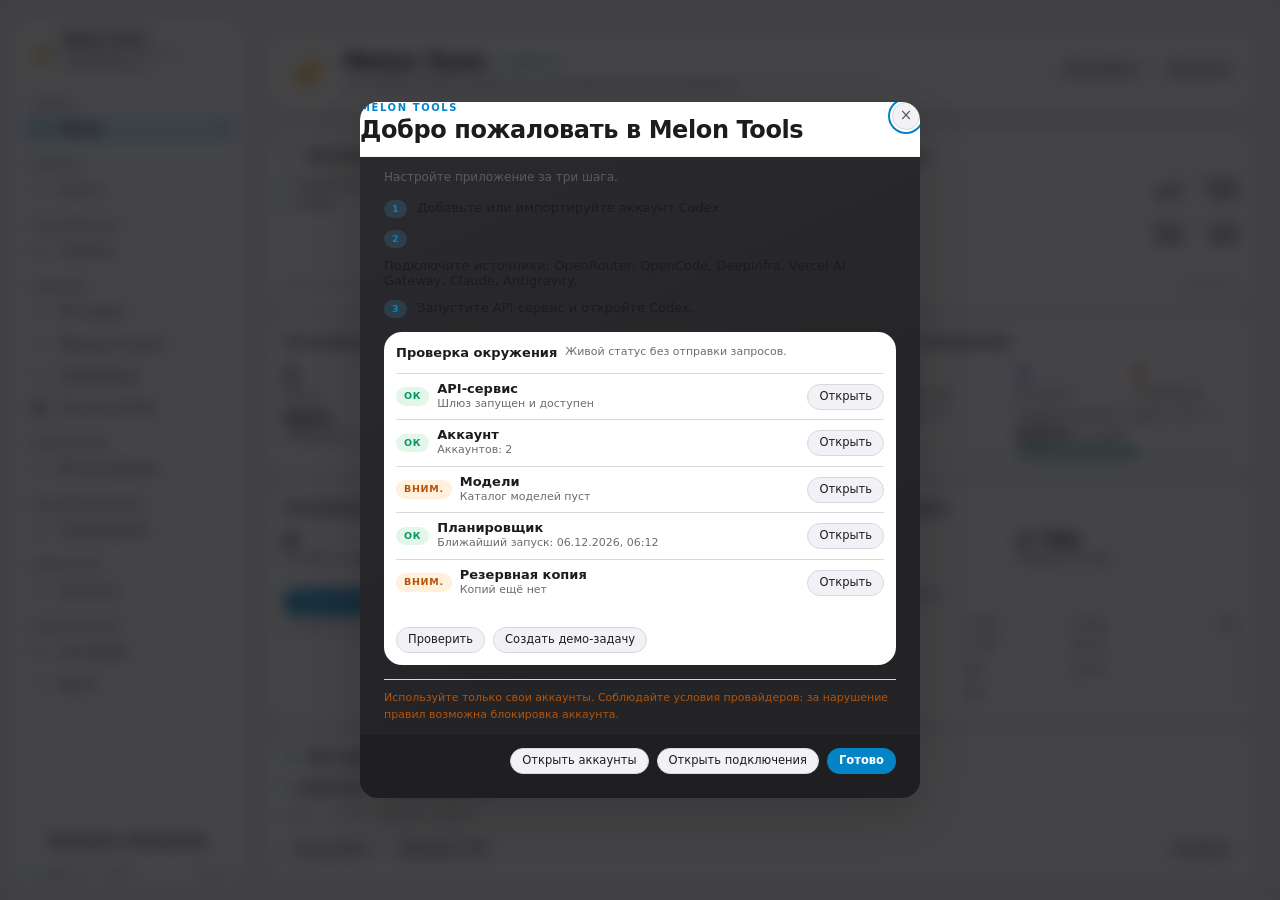
==== commit 82c9d4bf: "feat(plugins): add curated native plugin store" ====
--- a/Windows/app/ui/index.html
+++ b/Windows/app/ui/index.html
@@ -38,6 +38,7 @@
     <div class="modal-card">
       <h2 id="update-title">Проверка обновлений…</h2>
       <div id="update-sub" class="footnote"></div>
+      <div id="update-progress" class="update-progress" hidden><div id="update-progress-bar"></div></div>
       <div id="update-notes" class="notes" style="display:none"></div>
       <div class="row" style="justify-content:flex-end;margin-top:16px">
         <button class="ghost" id="update-cancel" data-action="updateClose">Отмена</button>
@@ -55,6 +56,7 @@
   <script src="mt-hf.js"></script>
   <script src="mt-pages.js"></script>
   <script src="mt-actions.js"></script>
+  <script src="mt-plugins.js"></script>
   <script src="mt-redesign.js"></script>
   <script src="app.js"></script>
   <script src="mt-redesign-actions.js"></script>
--- a/Windows/app/ui/mt.css
+++ b/Windows/app/ui/mt.css
@@ -4,12 +4,19 @@
    system UI font; SF Mono with Cascadia Mono. */
 
 :root {
-  --gold: #F59E0B;
-  --on-gold: #1A1A1C;
+  color-scheme: dark;
+  /* Primary accent. The token keeps its old name so every existing rule
+     follows, but the value is the macOS cyan: gold stays a status colour. */
+  --gold: #38BDF8;
+  --on-gold: #082F49;
+  --accent: #38BDF8;
+  --on-accent: #082F49;
   --bg: #111113;
   --card: #1F1F22;
   --soft: #2A2A2D;
   --border: #3A3A3E;
+  --separator: rgba(255, 255, 255, 0.04);
+  --track: rgba(255, 255, 255, 0.08);
   --text: #F5F5F7;
   --text2: #A2A2AA;
   --text3: #94949C;
@@ -26,10 +33,62 @@
   --s6: 32px;
   --r-card: 18px;
   --r-small: 8px;
+  --r-pill: 999px;
   --r-sidebar: 20px;
   --font: "Segoe UI Variable Text", "Segoe UI", system-ui, -apple-system, sans-serif;
   --font-display: "Segoe UI Variable Display", "Segoe UI Variable Text", "Segoe UI", system-ui, sans-serif;
   --mono: "Cascadia Mono", "Consolas", "SF Mono", ui-monospace, monospace;
+  --panel-2: rgba(255, 255, 255, 0.02);
+}
+
+/* Light palette. The layout is unchanged: only the tokens and the few
+   translucent white surfaces that assumed a dark page are re-pointed. */
+:root[data-theme="light"] {
+  color-scheme: light;
+  --gold: #0284C7;
+  --on-gold: #FFFFFF;
+  --accent: #0284C7;
+  --on-accent: #FFFFFF;
+  --bg: #ECECF0;
+  --card: #FFFFFF;
+  --soft: #F2F2F6;
+  --border: #D8D8E0;
+  --separator: rgba(17, 24, 39, 0.045);
+  --track: rgba(17, 24, 39, 0.08);
+  --text: #1C1C1E;
+  --text2: #5A5A64;
+  --text3: #6B6B75;
+  --ok: #059669;
+  --warn: #B45309;
+  --danger: #DC2626;
+  --info: #0284C7;
+  --violet: #7C3AED;
+  --panel-2: rgba(0, 0, 0, 0.035);
+}
+:root[data-theme="light"] .nav-row:hover,
+:root[data-theme="light"] .search-field,
+:root[data-theme="light"] .search-field:focus-within,
+:root[data-theme="light"] .agent-row:hover,
+:root[data-theme="light"] .group-row:hover,
+:root[data-theme="light"] .provider-board .provider-row:hover {
+  background: rgba(0, 0, 0, 0.045);
+}
+:root[data-theme="light"] .agent-icon,
+:root[data-theme="light"] .agent-input,
+:root[data-theme="light"] .group-icon,
+:root[data-theme="light"] .group-source {
+  background-color: rgba(0, 0, 0, 0.035);
+}
+:root[data-theme="light"] .agent-snippet {
+  background: #F6F6FA;
+  color: var(--text2);
+}
+:root[data-theme="light"] .brand {
+  border-bottom-color: var(--border);
+}
+:root[data-theme="light"] .note-line,
+:root[data-theme="light"] .modal-card {
+  box-shadow: 0 18px 50px rgba(0, 0, 0, 0.18);
 }
 
 * { box-sizing: border-box; }
@@ -95,7 +154,7 @@
   align-items: center;
   gap: var(--s2);
   padding: var(--s3) var(--s4);
-  border-bottom: 1px solid rgba(58, 58, 62, 0.6);
+  border-bottom: 0;
 }
 .brand .logo {
   width: 26px;
@@ -164,27 +223,31 @@
 }
 .nav-row:hover { background: rgba(255, 255, 255, 0.06); }
 .nav-row[data-id="dashboard"],
-.nav-row[data-id="api"] { --accent: var(--info); --accent-soft: rgba(56, 189, 248, 0.22); }
-.nav-row[data-id="accounts"],
-.nav-row[data-id="providers"] { --accent: var(--violet); --accent-soft: rgba(168, 85, 247, 0.22); }
+.nav-row[data-id="api"],
+.nav-row[data-id="routing"],
+.nav-row[data-id="scheduler"] { --accent: var(--info); --accent-soft: rgba(56, 189, 248, 0.22); }
+.nav-row[data-id="agents"],
+.nav-row[data-id="accounts"] { --accent: var(--violet); --accent-soft: rgba(168, 85, 247, 0.22); }
+.nav-row[data-id="providers"],
+.nav-row[data-id="local_ai"],
+.nav-row[data-id="usage"],
 .nav-row[data-id="composer"],
 .nav-row[data-id="instances"] { --accent: var(--ok); --accent-soft: rgba(16, 185, 129, 0.22); }
-.nav-row[data-id="scheduler"] { --accent: var(--gold); --accent-soft: rgba(245, 158, 11, 0.22); }
 .nav-row[data-id="settings"] { --accent: var(--text2); --accent-soft: rgba(162, 162, 170, 0.22); }
 .nav-row[data-id="donate"] { --accent: var(--danger); --accent-soft: rgba(239, 68, 68, 0.22); }
 .nav-row.active {
-  background: var(--accent-soft, rgba(245, 158, 11, 0.22));
+  background: var(--accent-soft, rgba(56, 189, 248, 0.22));
   color: var(--text);
   font-weight: 600;
 }
-.nav-row.active svg { stroke: var(--accent, var(--gold)); }
+.nav-row.active svg { stroke: var(--accent); }
 .nav-row.active::after {
   content: "";
   margin-left: auto;
   width: 5px;
   height: 5px;
   border-radius: 50%;
-  background: var(--accent, var(--gold));
+  background: var(--accent);
   flex: 0 0 5px;
 }
 .nav-row svg {
@@ -205,14 +268,14 @@
   align-items: center;
   gap: var(--s2);
   padding: var(--s2) var(--s4);
-  border-top: 1px solid rgba(58, 58, 62, 0.6);
+  border-top: 0;
   font-family: var(--font);
   font-size: 10px;
   color: var(--text2);
 }
 .dot { width: 6px; height: 6px; border-radius: 50%; background: var(--text3); flex: 0 0 6px; }
 .dot.ok { background: var(--ok); }
-.dot.warn { background: var(--gold); }
+.dot.warn { background: var(--warn); }
 .dot.err { background: var(--danger); }
 .side-footer .spacer { flex: 1; }
 
@@ -254,7 +317,7 @@
   font-weight: 600;
   text-transform: uppercase;
   letter-spacing: 1.6px;
-  color: var(--gold);
+  color: var(--accent);
   line-height: 1.2;
 }
 h1 {
@@ -299,7 +362,7 @@
 
 .card {
   background: var(--card);
-  border: 1px solid rgba(58, 58, 62, 0.6);
+  border: 0;
   border-radius: var(--r-card);
   padding: var(--s4);
   display: flex;
@@ -307,6 +370,7 @@
   gap: var(--s3);
   min-width: 0;
 }
+
 .card h2 {
   margin: 0;
   font-size: 13px;
@@ -331,7 +395,7 @@
   display: inline-flex;
   align-items: center;
   justify-content: center;
-  color: var(--gold);
+  color: var(--accent);
 }
 .card h2 .card-icon svg {
   width: 14px;
@@ -362,7 +426,7 @@
 @media (max-width: 900px) { .grid2 { grid-template-columns: 1fr; } }
 
 /* Accounts and instances live in an adaptive bento grid, like macOS. */
-.account-grid { display: grid; grid-template-columns: repeat(auto-fill, minmax(340px, 1fr)); gap: var(--s3); align-items: stretch; }
+.account-grid { display: grid; grid-template-columns: repeat(auto-fill, minmax(340px, 1fr)); gap: var(--s3); align-items: start; }
 .accounts { display: flex; flex-direction: column; gap: var(--s3); }
 
 .row { display: flex; align-items: center; gap: var(--s2); flex-wrap: wrap; min-width: 0; }
@@ -389,14 +453,15 @@
   touch-action: manipulation;
   white-space: nowrap;
 }
-button.btn { background: var(--gold); color: var(--on-gold); font-weight: 600; }
+button.btn { background: var(--accent); color: var(--on-accent); font-weight: 600; }
 button.btn:hover { filter: brightness(1.06); }
 button.btn:disabled { opacity: 0.5; cursor: default; filter: none; }
 button.ghost { background: var(--soft); color: var(--text); border-color: var(--border); }
-button.ghost:hover { background: #3A3A3E; }
+button.ghost:hover:not(:disabled) { background: var(--border); }
 button.ghost:disabled { opacity: 0.45; cursor: default; }
 button.danger { background: rgba(255, 69, 58, 0.12); color: var(--danger); border-color: rgba(255, 69, 58, 0.55); }
-button.danger:hover { background: rgba(255, 69, 58, 0.2); }
+button.danger:hover:not(:disabled) { background: rgba(255, 69, 58, 0.2); }
+button.danger:disabled { opacity: 1; background: var(--soft); color: var(--text3); border-color: transparent; }
 button.small { padding: 5px 11px; min-height: 26px; font-size: 11.5px; }
 button.icon-only { padding: 5px 8px; }
 
@@ -407,8 +472,8 @@
   padding: 0;
   border: none;
   border-radius: 50%;
-  background: var(--gold);
-  color: var(--on-gold);
+  background: var(--accent);
+  color: var(--on-accent);
   font-size: 14px;
   font-weight: 700;
   line-height: 1;
@@ -418,7 +483,7 @@
 button.proxy-save[hidden] { display: none; }
 
 button:focus-visible, .nav-row:focus-visible, input:focus-visible, select:focus-visible, textarea:focus-visible {
-  outline: 2px solid var(--gold);
+  outline: 2px solid var(--accent);
   outline-offset: 2px;
 }
 
@@ -431,27 +496,32 @@
   color: var(--text);
   background: var(--soft);
   border: 1px solid var(--border);
-  border-radius: var(--r-small);
-  padding: 6px 10px;
+  border-radius: var(--r-pill);
+  padding: 6px 14px;
   outline: none;
   min-width: 0;
   min-height: 30px;
 }
 input:not([type="checkbox"]):not([type="radio"]):not([type="file"]):focus,
 select:focus, textarea:focus {
-  border-color: var(--gold);
-  box-shadow: 0 0 0 2px rgba(250, 196, 64, 0.14);
+  border-color: var(--accent);
+  box-shadow: 0 0 0 2px rgba(56, 189, 248, 0.16);
+}
+input:not([type="checkbox"]):not([type="radio"]):not([type="file"]):not([type="range"]):not([type="color"]):hover:not(:focus),
+select:hover:not(:focus), textarea:hover:not(:focus) {
+  border-color: var(--text3);
 }
 input::placeholder, textarea::placeholder { color: var(--text3); }
 select {
   appearance: none;
   -webkit-appearance: none;
-  padding-right: 30px;
+  padding-right: 32px;
   background-image: url("data:image/svg+xml,%3Csvg xmlns='http://www.w3.org/2000/svg' width='10' height='6' viewBox='0 0 10 6'%3E%3Cpath d='M1 1l4 4 4-4' fill='none' stroke='%23A2A2AA' stroke-width='1.4' stroke-linecap='round' stroke-linejoin='round'/%3E%3C/svg%3E");
   background-repeat: no-repeat;
-  background-position: right 9px center;
+  background-position: right 14px center;
   background-size: 10px 6px;
 }
+textarea { padding: 12px 18px; }
 input[type="number"] { -moz-appearance: textfield; }
 input[type="number"]::-webkit-inner-spin-button,
 input[type="number"]::-webkit-outer-spin-button { -webkit-appearance: none; margin: 0; }
@@ -462,8 +532,8 @@
   color: var(--text);
   background: var(--soft);
   border: 1px solid var(--border);
-  border-radius: var(--r-small);
-  padding: 5px 10px;
+  border-radius: var(--r-pill);
+  padding: 5px 12px;
   margin-right: 8px;
   cursor: pointer;
 }
@@ -481,7 +551,7 @@
   cursor: pointer;
   vertical-align: middle;
 }
-input[type="checkbox"]:checked { background: var(--gold); border-color: var(--gold); }
+input[type="checkbox"]:checked { background: var(--accent); border-color: var(--accent); }
 input[type="checkbox"]:checked::after {
   content: "";
   position: absolute;
@@ -489,11 +559,12 @@
   top: 1px;
   width: 4px;
   height: 8px;
-  border: solid var(--on-gold);
+  border: solid var(--text2);
   border-width: 0 2px 2px 0;
   transform: rotate(45deg);
 }
 input.small { width: 72px; }
+input.small.instance-name { width: 240px; max-width: 100%; }
 label.field { display: flex; flex-direction: column; gap: var(--s1); font-size: 11px; color: var(--text2); }
 label.field.row { flex-direction: row; align-items: center; gap: 6px; }
 
@@ -515,7 +586,7 @@
   gap: 5px;
   line-height: 1.5;
 }
-.pill.gold { background: rgba(250, 196, 64, 0.14); color: var(--gold); }
+.pill.gold { background: rgba(56, 189, 248, 0.14); color: var(--accent); }
 .pill.ok { background: rgba(52, 199, 89, 0.14); color: var(--ok); }
 .pill.warn { background: rgba(255, 159, 10, 0.14); color: var(--warn); }
 .pill.danger { background: rgba(255, 69, 58, 0.14); color: var(--danger); }
@@ -523,8 +594,8 @@
 
 /* ---------- Bars / quotas ---------- */
 
-.bar { height: 5px; border-radius: 999px; background: rgba(64, 64, 68, 0.6); overflow: hidden; }
-.bar > i { display: block; height: 100%; border-radius: 999px; background: var(--gold); }
+.bar { height: 5px; border-radius: 999px; background: var(--track); overflow: hidden; }
+.bar > i { display: block; height: 100%; border-radius: 999px; background: var(--accent); }
 .bar > i.ok { background: var(--ok); }
 .bar > i.warn { background: var(--warn); }
 .bar > i.danger { background: var(--danger); }
@@ -541,8 +612,8 @@
 .pool-metric { display: flex; flex-direction: column; align-items: flex-end; gap: 0; }
 .pool-metric .label { font-size: 8px; font-weight: 600; letter-spacing: 0.5px; text-transform: uppercase; color: var(--text3); }
 .pool-metric .value { font-size: 12px; font-weight: 600; color: var(--text); font-variant-numeric: tabular-nums; }
-.card-footer { display: flex; align-items: center; gap: var(--s2); font-size: 9.5px; color: var(--text3); border-top: 1px solid rgba(58, 58, 62, 0.6); padding-top: 8px; }
-.pool-line + .pool-line { border-top: 1px solid rgba(58, 58, 62, 0.6); padding-top: 10px; }
+.card-footer { display: flex; align-items: center; gap: var(--s2); font-size: 9.5px; color: var(--text3); border-top: 0; padding-top: 8px; }
+.pool-line + .pool-line { border-top: 0; padding-top: 10px; }
 .card-footer .spacer { flex: 1; }
 
 .quota { display: flex; flex-direction: column; gap: 4px; }
@@ -568,10 +639,10 @@
   height: 22px;
   padding: 3px 5px;
   border-radius: 6px;
-  background: rgba(64, 64, 68, 0.35);
+  background: var(--soft);
 }
 .spark svg { display: block; width: 100%; height: 100%; overflow: visible; }
-.spark polyline { fill: none; stroke: var(--gold); stroke-width: 1.5; stroke-linecap: round; stroke-linejoin: round; vector-effect: non-scaling-stroke; }
+.spark polyline { fill: none; stroke: var(--accent); stroke-width: 1.5; stroke-linecap: round; stroke-linejoin: round; vector-effect: non-scaling-stroke; }
 .spark-name { font-family: var(--mono); font-size: 9px; color: var(--text2); }
 .spark-empty { font-family: var(--mono); font-size: 10px; color: var(--text3); }
 
@@ -579,7 +650,7 @@
 
 .account-head { display: flex; align-items: center; gap: var(--s2); flex-wrap: wrap; }
 .account-head .email { font-weight: 600; font-size: 13px; line-height: 1.3; min-width: 0; overflow: hidden; text-overflow: ellipsis; white-space: nowrap; }
-.account-head .plan { font-family: var(--mono); font-size: 9px; color: var(--gold); text-transform: uppercase; letter-spacing: 0.4px; }
+.account-head .plan { font-family: var(--mono); font-size: 9px; color: var(--accent); text-transform: uppercase; letter-spacing: 0.4px; }
 .stack { display: flex; flex-direction: column; gap: var(--s3); min-width: 0; }
 .stack > .pill { align-self: flex-start; }
 
@@ -604,15 +675,15 @@
   padding: 0 var(--s2) var(--s1) 0;
   white-space: nowrap;
 }
-table.diag td { padding: 5px var(--s2) 5px 0; border-top: 1px solid rgba(64, 64, 68, 0.55); vertical-align: top; font-family: var(--mono); font-size: 10px; }
+table.diag td { padding: 5px var(--s2) 5px 0; border-top: 1px solid var(--separator); vertical-align: top; font-family: var(--mono); font-size: 10px; }
 table.diag td:first-child { font-family: var(--font); font-weight: 600; white-space: nowrap; font-size: 11px; }
 
 /* ---------- Diagnostics / details ---------- */
 
 details.advanced {
-  border-top: 1px solid rgba(64, 64, 68, 0.55);
+  border-top: 0;
   padding-top: var(--s3);
-  margin-top: var(--s1);
+  margin-top: var(--s4);
 }
 details.advanced > summary {
   cursor: pointer;
@@ -639,7 +710,7 @@
   display: inline-flex;
   padding: 2px;
   gap: 2px;
-  border-radius: var(--r-small);
+  border-radius: var(--r-pill);
   background: rgba(48, 48, 51, 0.7);
   border: 1px solid var(--border);
 }
@@ -651,12 +722,15 @@
   font: inherit;
   font-size: 11px;
   padding: 4px 14px;
-  border-radius: 6px;
+  border-radius: var(--r-pill);
   cursor: pointer;
 }
 .segmented button:hover { color: var(--text); }
-.segmented button.active { background: var(--gold); color: var(--on-gold); font-weight: 600; }
-.accent-dot { width: 16px; height: 16px; border-radius: 50%; background: var(--gold); box-shadow: inset 0 0 0 0.5px rgba(0,0,0,0.25); }
+.segmented button.active { background: var(--accent); color: var(--on-accent); font-weight: 600; }
+/* Board children stretch, so the provider chip picker has to opt out or the
+   chips spread across the whole row. */
+.provider-chips { align-self: flex-start; }
+.accent-dot { width: 16px; height: 16px; border-radius: 50%; background: var(--accent); box-shadow: inset 0 0 0 0.5px rgba(0,0,0,0.25); }
 .about-mark {
   width: 44px;
   height: 44px;
@@ -675,7 +749,7 @@
 .api-status { display: flex; align-items: center; gap: var(--s2); flex-wrap: wrap; }
 .api-launch-note { font-family: var(--mono); font-size: 10px; color: var(--text2); line-height: 1.5; }
 .api-route { display: inline-flex; align-items: center; gap: 6px; font-family: var(--mono); font-size: 10px; color: var(--text2); }
-.divider { height: 1px; background: rgba(64, 64, 68, 0.6); margin: var(--s1) 0; }
+.divider { height: 1px; background: var(--separator); margin: var(--s1) 0; }
 .note-line {
   font-family: var(--mono);
   font-size: 10px;
@@ -704,17 +778,17 @@
 .priority-row { display: flex; align-items: center; gap: 7px; min-width: 0; padding: 2px 0; }
 .priority-index { font-family: var(--mono); font-size: 10px; font-weight: 600; color: var(--text2); width: 16px; text-align: right; flex: 0 0 16px; }
 .priority-name { font-size: 12px; font-weight: 500; overflow: hidden; text-overflow: ellipsis; white-space: nowrap; min-width: 0; }
-.priority-plan { font-family: var(--mono); font-size: 9px; font-weight: 600; color: var(--gold); text-transform: uppercase; flex: 0 0 auto; }
+.priority-plan { font-family: var(--mono); font-size: 9px; font-weight: 600; color: var(--accent); text-transform: uppercase; flex: 0 0 auto; }
 .priority-quota { font-family: var(--mono); font-size: 9px; color: var(--text2); flex: 0 0 auto; }
 .priority-blocked { font-family: var(--mono); font-size: 9px; color: var(--warn); overflow: hidden; text-overflow: ellipsis; white-space: nowrap; }
 .role-badge {
   font-family: var(--mono);
   font-size: 9px;
   font-weight: 600;
-  color: var(--gold);
+  color: var(--accent);
   padding: 1px 5px;
   border-radius: 4px;
-  background: rgba(250, 196, 64, 0.14);
+  background: rgba(56, 189, 248, 0.14);
   flex: 0 0 auto;
 }
 .mini-api-card .priority-list { margin: 2px 0 4px; }
@@ -755,26 +829,28 @@
 
 .sidebar-update {
   padding: var(--s2) var(--s3) var(--s1);
-  border-top: 1px solid rgba(64, 64, 68, 0.55);
+  border-top: 0;
 }
 .update-btn {
   width: 100%;
   display: flex;
   align-items: center;
   justify-content: center;
-  padding: 6px 10px;
-  border-radius: var(--r-small);
-  border: 1px solid rgba(64, 64, 68, 0.7);
-  background: rgba(48, 48, 51, 0.65);
+  min-height: 32px;
+  padding: 7px 10px;
+  border-radius: var(--r-pill);
+  border: 0;
+  background: transparent;
   color: var(--text);
+  font-weight: 500;
   font: inherit;
   font-size: 12px;
   font-weight: 600;
   cursor: pointer;
   line-height: 1.35;
 }
-.update-btn:hover { background: rgba(64, 64, 68, 0.65); }
-.update-btn.primary { background: var(--gold); border-color: transparent; color: var(--on-gold); }
+.update-btn:hover { background: var(--soft); color: var(--text); }
+.update-btn.primary { background: var(--accent); color: var(--on-accent); }
 .update-btn.primary:hover { filter: brightness(1.06); }
 
 /* ---------- Modals ---------- */
@@ -783,8 +859,13 @@
   position: fixed;
   inset: 0;
   display: flex;
-  align-items: center;
+  /* `flex-start` plus an auto margin on the card keeps it centred while there
+     is room, and lets the whole overlay scroll instead of cropping the top of
+     a dialog that is taller than the window. */
+  align-items: flex-start;
   justify-content: center;
+  overflow-y: auto;
+  overscroll-behavior: contain;
   background: rgba(10, 10, 12, 0.68);
   backdrop-filter: blur(6px);
   z-index: 60;
@@ -797,12 +878,59 @@
   border-radius: var(--r-card);
   padding: var(--s5);
   width: min(560px, 92vw);
+  margin: auto;
+  /* One scroll container for the whole sheet: a short window must scroll the
+     dialog, not clip its footer. The height is capped against the visible
+     viewport, and 100dvh wins where WebView2 reports the dynamic height. */
   max-height: 84vh;
-  overflow: auto;
+  max-height: min(84vh, calc(100dvh - 32px));
+  overflow-y: auto;
+  overscroll-behavior: contain;
   box-shadow: 0 24px 72px rgba(0, 0, 0, 0.55);
 }
 .modal-card h2 { margin: 0 0 var(--s2); font-size: 18px; font-weight: 600; letter-spacing: -0.2px; }
+/* Pinned head and footer inside the scrolling card, so Cancel and Save stay
+   reachable while the middle of a tall sheet scrolls. */
+.modal-card > .modal-head {
+  position: sticky;
+  top: calc(var(--s5) * -1);
+  z-index: 2;
+  margin: calc(var(--s5) * -1) calc(var(--s5) * -1) var(--s3);
+  padding: var(--s5) var(--s5) var(--s3);
+  background: var(--card);
+  border-bottom: 1px solid var(--separator);
+}
+.modal-card > .modal-actions,
+.modal-card > .codex-modal-actions {
+  position: sticky;
+  bottom: calc(var(--s5) * -1);
+  z-index: 2;
+  /* No negative side margins: they widen the sticky footer past the card's
+     content box and produced a horizontal scrollbar in every sheet. */
+  margin: var(--s3) 0 calc(var(--s5) * -1);
+  padding: var(--s3) 0 var(--s5);
+  background: var(--card);
+  border-top: 1px solid var(--separator);
+}
+
 .modal-card .modal-sub { color: var(--text2); font-size: 12px; line-height: 1.55; }
+
+/* Update download progress. */
+.update-progress {
+  height: 6px;
+  margin-top: 10px;
+  border-radius: 999px;
+  background: var(--soft);
+  overflow: hidden;
+}
+.update-progress[hidden] { display: none; }
+.update-progress > div {
+  height: 100%;
+  width: 0;
+  border-radius: 999px;
+  background: var(--accent);
+  transition: width 0.2s linear;
+}
 
 /* Codex launch / path chooser. */
 .codex-modal-card { width: min(600px, 94vw); }
@@ -834,27 +962,28 @@
 .account-settings-card .row .field { flex: 1; }
 /* Codex cards and routing sheet: same hierarchy and density as macOS. */
 .codex-account-card .account-head { flex-wrap: nowrap; align-items: center; gap: 8px; }
-.account-select { width: 14px; height: 14px; flex: 0 0 14px; margin: 0; accent-color: var(--gold); }
+.account-select { width: 14px; height: 14px; flex: 0 0 14px; margin: 0; accent-color: var(--accent); }
 .account-identity { display: flex; flex-direction: column; gap: 3px; min-width: 0; }
 .codex-account-card .email { font-size: 13px; font-weight: 600; }
 .account-plan-line { display: flex; align-items: center; gap: 5px; font: 10px var(--mono); color: var(--text2); }
 .codex-account-card .plan { color: var(--text2); font: inherit; text-transform: none; letter-spacing: 0; }
 .account-roles { display: flex; flex-wrap: wrap; gap: 6px; }
 .account-role { padding: 3px 7px; border-radius: 6px; font: 9px var(--mono); color: var(--text2); background: var(--soft); }
-.account-role.gold { color: var(--gold); background: color-mix(in srgb, var(--gold) 10%, transparent); }
+.account-role.gold { color: var(--accent); background: color-mix(in srgb, var(--accent) 10%, transparent); }
 .account-role.warn, .account-warning { color: var(--warn); }
 .account-subscription { display: flex; align-items: center; gap: 6px; font: 10px var(--mono); color: var(--text2); }
 .account-subscription svg { width: 13px; height: 13px; flex: 0 0 13px; }
 .account-subscription.expired, .account-error { color: var(--danger); }
+.account-subscription.expired svg { color: var(--text2); }
 .account-quota-stack { gap: 10px; }
 .codex-account-card .quota { gap: 4px; }
 .codex-account-card .quota .top { font: 10px var(--mono); }
 .codex-account-card .quota .top .name { text-transform: none; letter-spacing: 0; font-weight: 400; }
-.codex-account-card .quota .top .val { color: var(--gold); font-weight: 400; }
+.codex-account-card .quota .top .val { color: var(--accent); font-weight: 400; }
 .codex-account-card .quota .top .val.ok { color: var(--ok); }
 .codex-account-card .quota .top .val.danger { color: var(--danger); }
 .codex-account-card .quota .top .name, .account-history .spark-label { text-transform: uppercase; }
-.codex-account-card .plan { color: var(--gold); font-weight: 600; }
+.codex-account-card .plan { color: var(--accent); font-weight: 600; }
 .priority-move { width: 20px; height: 20px; flex-basis: 20px; }
 .account-settings-card .card-toggle input[type="checkbox"]:checked { background: #0a84ff; }
 .account-settings-card .account-settings-section h3 { flex: 0 0 auto; }
@@ -899,7 +1028,7 @@
 .account-settings-card .codex-modal-actions button { min-width: 80px; padding: 5px 14px; }
 .account-selection-bar { gap: 10px; }
 .account-selection-bar label { display: flex; align-items: center; gap: 6px; font-size: 11px; }
-.account-selection-bar input { accent-color: var(--gold); }
+.account-selection-bar input { accent-color: var(--accent); }
 .sr-only { position: absolute; width: 1px; height: 1px; padding: 0; margin: -1px; overflow: hidden; clip: rect(0,0,0,0); white-space: nowrap; border: 0; }
 @media (max-width: 600px) {
   .account-settings-card { padding: 18px; }
@@ -911,7 +1040,7 @@
   height: 26px;
   padding: 0;
   border: 1px solid transparent;
-  border-radius: 7px;
+  border-radius: 50%;
   background: transparent;
   color: var(--text2);
   display: inline-flex;
@@ -921,10 +1050,23 @@
   flex: 0 0 26px;
 }
 .icon-btn:hover { background: var(--soft); color: var(--text); }
+.icon-btn:disabled { opacity: 0.35; cursor: default; }
+.icon-btn:disabled:hover { background: transparent; color: var(--text2); }
 .icon-btn svg { display: block; }
+.priority-move {
+  width: 24px;
+  height: 24px;
+  flex-basis: 24px;
+  border-color: var(--border);
+  background: var(--soft);
+  font-family: var(--font);
+  font-size: 12px;
+  line-height: 1;
+}
+.priority-move:hover:not(:disabled) { border-color: var(--accent); color: var(--accent); background: rgba(56, 189, 248, 0.10); }
 
 /* Codex model pool: wider than the default modal, list scrolls independently. */
-.pool-modal-card { width: min(820px, 94vw); max-height: 86vh; }
+.pool-modal-card { width: min(820px, 94vw); max-height: min(86vh, calc(100dvh - 32px)); }
 .pool-list {
   max-height: 46vh;
   overflow: auto;
@@ -942,10 +1084,10 @@
   width: 14px; height: 14px; flex: 0 0 auto;
   border: 1.5px solid var(--border); border-radius: 4px; position: relative;
 }
-.pool-check.on { background: var(--gold); border-color: var(--gold); }
-.pool-check.on::after { content: "✓"; position: absolute; inset: -2px 0 0 0; text-align: center; font-size: 11px; line-height: 14px; color: var(--on-gold); }
-.pool-check.mixed { border-color: var(--gold); }
-.pool-check.mixed::after { content: ""; position: absolute; left: 3px; right: 3px; top: 5px; height: 1.5px; background: var(--gold); }
+.pool-check.on { background: var(--accent); border-color: var(--accent); }
+.pool-check.on::after { content: "✓"; position: absolute; inset: -2px 0 0 0; text-align: center; font-size: 11px; line-height: 14px; color: var(--on-accent); }
+.pool-check.mixed { border-color: var(--accent); }
+.pool-check.mixed::after { content: ""; position: absolute; left: 3px; right: 3px; top: 5px; height: 1.5px; background: var(--accent); }
 
 /* Pool pause banner. */
 .pool-pause {
@@ -972,7 +1114,7 @@
   line-height: 1;
   cursor: pointer;
 }
-.onboarding-close:hover { color: var(--text); border-color: var(--gold); }
+.onboarding-close:hover { color: var(--text); border-color: var(--accent); }
 
 .onboarding-dialog {
   position: fixed; inset: 0; width: 100vw; height: 100vh;
@@ -997,7 +1139,7 @@
 .onboarding-actions {
   display: flex; justify-content: flex-end; flex-wrap: wrap; gap: var(--s2);
   padding: var(--s3) var(--s5) var(--s5);
-  border-top: 1px solid var(--border);
+  border-top: 1px solid var(--separator);
   background: rgba(26, 26, 28, 0.42);
 }
 .onboarding-card h2 { font-family: var(--font-display); font-size: 24px; letter-spacing: -0.4px; margin: 2px 0 0; }
@@ -1012,7 +1154,10 @@
 /* ---------- Scheduler ---------- */
 
 textarea { width: 100%; min-height: 96px; resize: vertical; line-height: 1.45; }
-.task-meta { display: flex; align-items: center; gap: var(--s3); flex-wrap: wrap; font-family: var(--mono); font-size: 10px; color: var(--text2); }
+.task-meta { display: flex; flex-direction: column; gap: 5px; font-family: var(--mono); font-size: 10px; color: var(--text2); }
+.task-meta-row { display: flex; align-items: center; gap: var(--s3); flex-wrap: wrap; min-width: 0; }
+.task-meta-row > * + *::before { content: "·"; margin-right: var(--s3); color: var(--text3); }
+.task-meta-row.sub { font-size: 9px; color: var(--text3); }
 .task-meta .val { color: var(--text); }
 .result-view {
   margin-top: var(--s1); padding: 10px 12px; border-radius: var(--r-small);
@@ -1057,9 +1202,9 @@
   transform: none;
   transition: transform 0.15s ease;
 }
-.card-toggle input[type="checkbox"]:checked { background: var(--gold); border: 0; }
+.card-toggle input[type="checkbox"]:checked { background: var(--accent); border: 0; }
 .card-toggle input[type="checkbox"]:checked::after { transform: translateX(14px); }
-.card-toggle input[type="checkbox"]:focus-visible { outline: 2px solid var(--gold); outline-offset: 2px; }
+.card-toggle input[type="checkbox"]:focus-visible { outline: 2px solid var(--accent); outline-offset: 2px; }
 
 .stat-grid { display: grid; grid-template-columns: repeat(auto-fit, minmax(92px, 1fr)); gap: var(--s2); }
 .stat {
@@ -1069,9 +1214,9 @@
 .stat .value { font-family: var(--font); font-size: 20px; font-weight: 600; line-height: 1.15; overflow: hidden; text-overflow: ellipsis; font-variant-numeric: tabular-nums; }
 .stat .label { font-family: var(--font); font-size: 9px; font-weight: 600; text-transform: uppercase; letter-spacing: 0.6px; color: var(--text3); }
 .stat.ok .value { color: var(--ok); }
-.stat.warn .value { color: var(--warn); }
+.stat.warn .value { color: var(--violet); }
 .stat.danger .value { color: var(--danger); }
-.stat.gold .value { color: var(--gold); }
+.stat.gold .value { color: var(--accent); }
 
 
 .usage-totals { display: grid; grid-template-columns: 1fr 1fr; gap: var(--s2); margin-bottom: var(--s3); }
@@ -1083,11 +1228,23 @@
   text-transform: uppercase; letter-spacing: 0.5px; color: var(--text3);
   padding: 0 var(--s2) var(--s1) 0; white-space: nowrap;
 }
-table.usage td { padding: 5px var(--s2) 5px 0; border-top: 1px solid rgba(64, 64, 68, 0.55); font-family: var(--mono); white-space: nowrap; }
+table.usage td { padding: 5px var(--s2) 5px 0; border-top: 1px solid var(--separator); font-family: var(--mono); white-space: nowrap; }
 table.usage td:first-child { font-family: var(--font); font-weight: 600; }
 table.usage th:last-child, table.usage td:last-child { text-align: right; padding-right: 0; }
 
 /* ---------- Providers ---------- */
+
+.or-model { padding: 12px; border: 1px solid var(--border); border-radius: 10px; margin-bottom: 8px; min-width: 0; }
+.or-model[hidden] { display: none; }
+.or-model-head { display: flex; flex-wrap: wrap; align-items: center; gap: 8px 12px; }
+.or-model-name { flex: 1 1 220px; min-width: 0; }
+.or-model-name strong, .or-model-name small { display: block; overflow-wrap: anywhere; }
+.or-model-name small { opacity: .7; margin-top: 3px; }
+.or-model-head select { flex: 0 1 200px; min-width: 150px; }
+.or-model-options { display: flex; flex-wrap: wrap; gap: 8px; margin-top: 10px; }
+.or-model-options input[type="text"] { flex: 1 1 180px !important; min-width: 0; }
+.or-model-options label { flex: 0 1 auto; }
+.provider-card .row > button { flex-shrink: 0; white-space: nowrap; }
 
 .provider-card { width: 100%; }
 .provider-card .stat-grid { grid-template-columns: repeat(auto-fit, minmax(140px, 1fr)); }
@@ -1098,9 +1255,9 @@
 .provider-stat .provider-meter-placeholder { height: 5px; }
 .provider-stat .provider-meter > i { display: block; height: 100%; border-radius: inherit; }
 .provider-stat .provider-meter > i.green { background: var(--ok); }
-.provider-stat .provider-meter > i.gold { background: var(--gold); }
+.provider-stat .provider-meter > i.gold { background: var(--accent); }
 .provider-stat .provider-meter > i.blue { background: var(--info); }
-.provider-stat.gold .value { color: var(--gold); }
+.provider-stat.gold .value { color: var(--accent); }
 .provider-stat .provider-caption { min-height: 1.2em; color: var(--text2); font: 9px/1.2 var(--mono); }
 @media (max-width: 620px) { .provider-card .stat-grid { grid-template-columns: repeat(2, minmax(0, 1fr)); } }
 
@@ -1117,7 +1274,7 @@
 }
 .donate-side { flex: 1; min-width: 0; display: flex; flex-direction: column; gap: var(--s3); }
 .donate-address { font-family: var(--mono); font-size: 12px; font-weight: 600; word-break: break-all; user-select: text; }
-.donate-thanks { color: var(--gold); font-weight: 500; }
+.donate-thanks { color: var(--accent); font-weight: 500; }
 @media (max-width: 720px) { .donate-layout { flex-direction: column; align-items: center; } .donate-side { width: 100%; } }
 
 /* ---------- Small screens ---------- */
@@ -1168,7 +1325,7 @@
   justify-content: space-between;
   gap: var(--s3);
   margin-bottom: var(--s4);
-  border-bottom: 1px solid var(--border);
+  border-bottom: 0;
   padding-bottom: var(--s2);
 }
 
@@ -1184,7 +1341,7 @@
   border: none;
   color: var(--text2);
   padding: 8px 14px;
-  border-radius: var(--r-small);
+  border-radius: var(--r-pill);
   cursor: pointer;
   font-size: 13px;
   font-weight: 500;
@@ -1200,10 +1357,11 @@
 }
 
 .subtab-btn.active {
-  color: var(--on-gold);
-  background: var(--gold);
+  color: var(--text);
+  background: rgba(255, 255, 255, 0.10);
   font-weight: 600;
 }
+:root[data-theme="light"] .subtab-btn.active { background: rgba(0, 0, 0, 0.07); }
 
 .subtab-btn .badge {
   background: rgba(0, 0, 0, 0.25);
@@ -1239,6 +1397,7 @@
 .local-ai-toolbar .search-box input {
   width: 100%;
 }
+.local-ai-path-input { flex: 1 1 420px; min-width: 0; }
 
 .local-ai-model-list {
   display: flex;
@@ -1257,8 +1416,8 @@
 }
 
 .local-ai-card.starting-model {
-  border-color: var(--warn);
-  background: rgba(245, 158, 11, 0.04);
+  border-color: var(--accent);
+  background: rgba(56, 189, 248, 0.05);
 }
 
 /* Small pulsing dot used by the "Loading" pill and the busy Start button. */
@@ -1334,6 +1493,15 @@
   gap: 6px;
   flex-wrap: wrap;
 }
+.local-ai-card .card-actions .icon-btn {
+  border-color: var(--border);
+  background: var(--soft);
+}
+.local-ai-card .card-actions .icon-btn:hover {
+  border-color: var(--accent);
+  color: var(--accent);
+  background: rgba(56, 189, 248, 0.10);
+}
 
 .card-meta-row {
   display: flex;
@@ -1393,7 +1561,7 @@
   flex: 0 1 300px;
   padding: 0 8px 0 9px;
   border: 1px solid transparent;
-  border-radius: 8px;
+  border-radius: var(--r-pill);
   background: rgba(255, 255, 255, 0.04);
   color: var(--text3);
 }
@@ -1437,7 +1605,7 @@
   width: 26px;
   height: 26px;
   border: 1px solid transparent;
-  border-radius: 7px;
+  border-radius: 50%;
   display: inline-flex;
   align-items: center;
   justify-content: center;
@@ -1466,9 +1634,9 @@
   align-items: center;
   gap: 8px;
   width: 100%;
-  padding: 6px 8px;
+  padding: 6px 10px;
   border: 0;
-  border-radius: 6px;
+  border-radius: var(--r-pill);
   background: none;
   color: var(--text);
   font-size: 12px;
@@ -1517,9 +1685,9 @@
 }
 
 .pill-btn.active {
-  background: rgba(245, 158, 11, 0.15);
-  border-color: var(--gold);
-  color: var(--gold);
+  background: rgba(56, 189, 248, 0.15);
+  border-color: var(--accent);
+  color: var(--accent);
   font-weight: 600;
 }
 
@@ -1569,7 +1737,7 @@
 
 .repo-item {
   padding: var(--s3);
-  border-bottom: 1px solid var(--border);
+  border-bottom: 1px solid var(--separator);
   cursor: pointer;
   transition: background 0.15s ease;
 }
@@ -1583,8 +1751,8 @@
 }
 
 .repo-item.selected {
-  background: rgba(245, 158, 11, 0.08);
-  border-left: 3px solid var(--gold);
+  background: rgba(56, 189, 248, 0.08);
+  border-left: 3px solid var(--accent);
 }
 
 .repo-name {
@@ -1610,24 +1778,24 @@
 
 /* Hugging Face: compact two-pane model browser, independent scrollers. */
 .sr-only { position: absolute; width: 1px; height: 1px; padding: 0; margin: -1px; overflow: hidden; clip: rect(0,0,0,0); white-space: nowrap; border: 0; }
-.hf-catalog { display: grid; grid-template-columns: minmax(250px, 31%) minmax(0, 1fr); min-height: 360px; height: max(360px, calc(100vh - 235px)); gap: 0; border-top: 1px solid rgba(255,255,255,.06); }
-.hf-sidebar { min-width: 0; display: flex; flex-direction: column; border-right: 1px solid rgba(255,255,255,.06); padding: 14px 12px 0 0; }
+.hf-catalog { display: grid; grid-template-columns: minmax(280px, 35%) minmax(0, 1fr); min-height: 360px; height: max(360px, calc(100vh - 235px)); gap: 0; border-top: 0; }
+.hf-sidebar { min-width: 0; display: flex; flex-direction: column; border-right: 1px solid var(--separator); padding: 14px 14px 0 0; }
 .hf-searchbar { display: flex; align-items: center; gap: 4px; }
-.hf-searchbar .search-field { min-width: 0; flex: 1; max-width: none; border-radius: 7px; }
+.hf-searchbar .search-field { min-width: 0; flex: 1; max-width: none; border-radius: var(--r-pill); }
 .hf-searchbar .search-field input { font-size: 11px; min-width: 0; }
 .hf-list-toolbar { display: flex; align-items: center; justify-content: space-between; gap: 6px; margin: 9px 0 12px; font-size: 10px; color: var(--text3); }
-.hf-list-toolbar select { font-size: 10px; padding: 4px 6px; max-width: 135px; border-radius: 6px; }
+.hf-list-toolbar select { font-size: 10px; padding: 4px 28px 4px 12px; max-width: 135px; border-radius: var(--r-pill); }
 .hf-results { flex: 1; min-height: 0; overflow: auto; }
 .hf-repo-list { display: flex; flex-direction: column; gap: 3px; }
 .hf-repo { display: flex; gap: 9px; align-items: center; width: 100%; text-align: left; background: transparent; border: 0; border-radius: 8px; padding: 9px 8px; color: var(--text); cursor: pointer; }
-.hf-repo:hover { background: rgba(255,255,255,.045); }
-.hf-repo.selected { background: #2878e8; color: white; }
+.hf-repo:hover { background: var(--soft); }
+.hf-repo.selected { background: var(--accent); color: var(--on-accent); }
 .hf-repo-copy { display: block; min-width: 0; flex: 1; }
 .hf-repo-copy strong { display: block; font-size: 11px; font-weight: 600; overflow: hidden; white-space: nowrap; text-overflow: ellipsis; }
 .hf-repo-description { display: block; color: var(--text3); font-size: 10px; margin-top: 3px; overflow: hidden; text-overflow: ellipsis; white-space: nowrap; }
 .hf-repo .repo-stats { gap: 7px; font-size: 9px; flex-wrap: wrap; }
-.hf-repo.selected .repo-stats, .hf-repo.selected .hf-repo-description { color: rgba(255,255,255,.8); }
-.hf-avatar { --avatar-hue: 35; width: 30px; height: 30px; flex: 0 0 30px; display: inline-flex; align-items: center; justify-content: center; border-radius: 7px; background: hsl(var(--avatar-hue) 35% 23%); color: hsl(var(--avatar-hue) 80% 85%); font-size: 11px; font-weight: 700; border: 1px solid rgba(255,255,255,.08); }
+.hf-repo.selected .repo-stats, .hf-repo.selected .hf-repo-description { color: var(--on-accent); opacity: .8; }
+.hf-avatar { --avatar-hue: 200; width: 30px; height: 30px; flex: 0 0 30px; display: inline-flex; align-items: center; justify-content: center; border-radius: 7px; background: hsl(var(--avatar-hue) 35% 23%); color: hsl(var(--avatar-hue) 80% 85%); font-size: 11px; font-weight: 700; border: 1px solid var(--border); }
 .hf-avatar.large { width: 46px; height: 46px; flex-basis: 46px; font-size: 17px; border-radius: 11px; }
 .hf-detail { overflow: auto; min-width: 0; padding: 20px clamp(16px, 3vw, 44px); }
 .hf-detail-content { max-width: 760px; margin: 0 auto; }
@@ -1641,13 +1809,13 @@
 .hf-section { margin-bottom: 22px; }
 .hf-section h3 { font-size: 12px; margin: 0 0 9px; font-weight: 650; }
 .hf-section-heading { display: flex; align-items: baseline; justify-content: space-between; gap: 8px; }
-.hf-surface { background: rgba(255,255,255,.028); border: 1px solid rgba(255,255,255,.035); padding: 13px; border-radius: 9px; }
+.hf-surface { background: var(--soft); border: 0; padding: 13px; border-radius: 9px; }
 .hf-fit-filter { display: flex; align-items: center; gap: 6px; color: var(--text2); font-size: 10px; margin: 0 0 10px; cursor: pointer; }
-.hf-fit-filter input { accent-color: #2878e8; }
-.hf-quant { width: 100%; min-width: 0; font-size: 10px; border-radius: 6px; padding: 8px; background: var(--bg); border: 1px solid rgba(255,255,255,.09); color: var(--text); }
+.hf-fit-filter input { accent-color: var(--accent); }
+.hf-quant { width: 100%; min-width: 0; font-size: 10px; border-radius: var(--r-pill); padding: 8px 12px; background: var(--soft); border: 1px solid var(--border); color: var(--text); }
 .hf-file-name { font-size: 10px; color: var(--text3); margin: 9px 0; overflow-wrap: anywhere; }
 .hf-download-row { display: flex; align-items: center; justify-content: space-between; gap: 8px; flex-wrap: wrap; margin-top: 12px; }
-.hf-download-row .btn { background: #2878e8; color: white; border-color: transparent; display: inline-flex; align-items: center; gap: 5px; border-radius: 6px; }
+.hf-download-row .btn { background: var(--accent); color: var(--on-accent); border-color: transparent; display: inline-flex; align-items: center; gap: 5px; border-radius: var(--r-pill); }
 .hf-download-row .compat-badge { font-size: 10px; }
 .hf-note { color: var(--text3); font-size: 10px; line-height: 1.5; margin: 11px 0 0; }
 .hf-description { font-size: 11px; color: var(--text2); line-height: 1.6; margin: 0 0 14px; }
@@ -1656,21 +1824,80 @@
 .hf-metadata dt { color: var(--text3); }
 .hf-metadata dd { margin: 0; color: var(--text); }
 .hf-tags { display: flex; gap: 5px; flex-wrap: wrap; margin-top: 12px; }
-.hf-tags span { background: rgba(255,255,255,.04); border-radius: 4px; padding: 3px 6px; font-size: 9px; color: var(--text2); }
+.hf-tags span { background: var(--soft); border-radius: 4px; padding: 3px 6px; font-size: 9px; color: var(--text2); }
 .hf-readme { user-select: text; color: var(--text2); line-height: 1.65; font-size: 12px; overflow-wrap: anywhere; }
 .md-table-wrap { overflow-x: auto; margin: 12px 0; border: 1px solid rgba(255,255,255,.09); border-radius: 7px; }
 .md-table { width: 100%; border-collapse: collapse; font-size: 11px; text-align: left; }
 .md-table th { background: rgba(255,255,255,.07); font-weight: 600; }
-.md-table th, .md-table td { padding: 7px 9px; border-bottom: 1px solid rgba(255,255,255,.065); }
+.md-table th, .md-table td { padding: 7px 9px; border-bottom: 1px solid var(--separator); }
 .md-table tr:last-child td { border-bottom: 0; }
 .hf-readme a, .md-p a, .md-list a { color: var(--info); text-decoration: underline; text-underline-offset: 3px; }
 .hf-readme .md-pre { overflow-x: auto; background: var(--bg); border-radius: 6px; padding: 12px; }
-.hf-readme .md-code { background: rgba(255,255,255,.06); padding: 1px 4px; border-radius: 3px; }
+.hf-readme .md-code { background: var(--soft); padding: 1px 4px; border-radius: 3px; }
 .hf-readme .md-quote { border-left: 2px solid var(--border); margin-left: 0; padding-left: 12px; color: var(--text3); }
 .hf-empty { display: flex; flex-direction: column; align-items: center; justify-content: center; text-align: center; color: var(--text3); min-height: 260px; height: 100%; gap: 12px; padding: 24px; font-size: 12px; }
 .hf-error { color: var(--danger); padding: 12px; font-size: 11px; overflow-wrap: anywhere; }
 .hf-more { width: 100%; margin: 10px 0; }
 .hf-catalog button:focus-visible, .hf-catalog a:focus-visible, .hf-catalog select:focus-visible { outline: 2px solid var(--info); outline-offset: 2px; }
+.hf-searchbar .icon-btn {
+  width: 28px;
+  height: 28px;
+  flex-basis: 28px;
+  border-color: var(--border);
+  background: var(--soft);
+}
+.hf-searchbar .icon-btn:hover { border-color: var(--accent); color: var(--accent); }
+.hf-select { position: relative; }
+.hf-select > summary {
+  list-style: none;
+  display: inline-flex;
+  align-items: center;
+  gap: 6px;
+  padding: 4px 10px;
+  border: 1px solid var(--border);
+  border-radius: var(--r-pill);
+  background: var(--soft);
+  color: var(--text2);
+  font-size: 10px;
+  cursor: pointer;
+}
+.hf-select > summary::-webkit-details-marker { display: none; }
+.hf-select[open] > summary { border-color: var(--accent); color: var(--text); }
+.hf-select-panel { left: auto; right: 0; min-width: 170px; }
+.hf-select-wide { display: block; }
+.hf-select-wide > summary {
+  width: 100%;
+  justify-content: flex-start;
+  padding: 9px 12px;
+  border: 0;
+  border-radius: var(--r-pill);
+  background: var(--soft);
+}
+.hf-select-wide > summary:hover { background: var(--bg); }
+.hf-select-main { display: flex; align-items: baseline; gap: 8px; min-width: 0; }
+.hf-select-size { color: var(--text3); font-size: 10px; white-space: nowrap; }
+.hf-select-wide > summary > svg { margin-left: auto; color: var(--text3); flex: 0 0 auto; }
+.hf-mini-badge {
+  display: inline-flex;
+  align-items: center;
+  margin-left: 6px;
+  padding: 2px 5px;
+  border-radius: 4px;
+  background: rgba(16, 185, 129, 0.12);
+  color: var(--ok);
+  font-family: var(--mono);
+  font-size: 8px;
+  font-weight: 600;
+  text-transform: uppercase;
+  letter-spacing: 0.35px;
+  white-space: nowrap;
+}
+.hf-variant-panel { left: 0; right: 0; min-width: 0; }
+.hf-variant-item { align-items: flex-start; gap: 10px; }
+.hf-variant-copy { display: flex; flex-direction: column; gap: 3px; min-width: 0; }
+.hf-variant-quant { font-size: 10px; color: var(--text); }
+.hf-variant-file { font-size: 9px; color: var(--text3); overflow-wrap: anywhere; }
+.hf-variant-meta { display: flex; align-items: center; gap: 6px; margin-left: auto; color: var(--text2); font-size: 10px; white-space: nowrap; }
 @media (max-width: 1100px) { .hf-catalog { grid-template-columns: 250px minmax(0,1fr); } .hf-detail { padding: 20px 16px; } }
 @media (prefers-reduced-motion: reduce) { .hf-catalog * { transition: none !important; animation: none !important; } }
 
@@ -1702,7 +1929,7 @@
   align-items: flex-start;
   justify-content: space-between;
   gap: var(--s3);
-  border-bottom: 1px solid var(--border);
+  border-bottom: 1px solid var(--separator);
   padding-bottom: var(--s3);
   margin-bottom: var(--s3);
 }
@@ -1795,7 +2022,7 @@
 
 .progress-bar-fill {
   height: 100%;
-  background: var(--gold);
+  background: var(--accent);
   border-radius: 99px;
   transition: width 0.2s ease;
 }
@@ -1829,7 +2056,7 @@
 
 .terminal-logs {
   background: #0c0c0e;
-  border: 1px solid var(--border);
+  border: 0;
   border-radius: var(--r-small);
   padding: 12px;
   max-height: 360px;
@@ -1838,6 +2065,7 @@
   line-height: 1.5;
   color: #d1d5db;
 }
+.terminal-logs .muted { color: #9CA3AF; }
 
 /* Engine status strip: two labelled blocks, hardware lines, one action. */
 .runtime-status-card { padding: var(--s4); }
@@ -1874,8 +2102,8 @@
 
 .runtime-divider {
   width: 1px;
-  height: 45px;
-  background: var(--border);
+  height: 38px;
+  background: var(--separator);
   flex: 0 0 1px;
 }
 
@@ -1887,7 +2115,7 @@
   flex: 0 0 8px;
 }
 .status-dot.ok { background: var(--ok); }
-.status-dot.warn { background: var(--gold); }
+.status-dot.warn { background: var(--warn); }
 .status-dot.err { background: var(--danger); }
 
 .runtime-hw {
@@ -1960,12 +2188,12 @@
   letter-spacing: 0.6px;
   color: var(--text3);
   padding: 4px 8px 6px;
-  border-bottom: 1px solid var(--border);
+  border-bottom: 1px solid var(--separator);
 }
 
 .runtime-table td {
   padding: 8px;
-  border-bottom: 1px solid var(--border);
+  border-bottom: 1px solid var(--separator);
   color: var(--text);
   vertical-align: middle;
 }
@@ -2008,4 +2236,476 @@
 .md-pre code { font-family: var(--mono, ui-monospace, monospace); font-size: 11.5px; }
 .md-code { padding: 1px 4px; background: rgba(255,255,255,.08); border-radius: 4px; font-family: var(--mono, ui-monospace, monospace); font-size: 11.5px; }
 .md-quote { margin: 6px 0; padding-left: 10px; border-left: 2px solid var(--border, rgba(255,255,255,.15)); color: var(--muted); }
-.md-rule { border: 0; border-top: 1px solid rgba(255,255,255,.12); margin: 10px 0; }
+.md-rule { border: 0; border-top: 1px solid var(--separator); margin: 10px 0; }
+
+/* ---------- Custom providers ---------- */
+
+.custom-provider-list { display: flex; flex-direction: column; gap: 6px; }
+.custom-providers-empty {
+  border: 1px dashed var(--border);
+  border-radius: var(--r-small);
+  padding: 14px;
+  text-align: center;
+  color: var(--text3);
+  font-size: 11px;
+}
+.custom-provider-row {
+  display: flex;
+  align-items: center;
+  gap: 8px;
+  min-width: 0;
+  padding: 8px 10px;
+  border: 0;
+  border-radius: var(--r-small);
+  background: var(--soft);
+}
+.custom-provider-ident { display: flex; flex-direction: column; gap: 2px; min-width: 0; flex: 1 1 170px; }
+.custom-provider-name { font-size: 12px; font-weight: 600; color: var(--text); overflow: hidden; text-overflow: ellipsis; white-space: nowrap; }
+.custom-provider-ident .mono { font-size: 10px; color: var(--text3); overflow: hidden; text-overflow: ellipsis; white-space: nowrap; }
+button.ghost.custom-provider-delete { color: var(--danger); }
+.custom-provider-toggle { display: inline-flex; align-items: center; flex: 0 0 auto; }
+
+.custom-provider-card { width: min(680px, 94vw); max-height: min(90vh, calc(100dvh - 32px)); }
+.custom-provider-form { display: flex; flex-direction: column; gap: var(--s3); margin-top: var(--s4); }
+.custom-provider-pair { display: grid; grid-template-columns: repeat(2, minmax(0, 1fr)); align-items: start; }
+.custom-provider-pair label.field { min-width: 0; }
+.custom-models-section { display: flex; flex-direction: column; gap: 8px; min-width: 0; }
+.custom-section-title { font-size: 12px; font-weight: 600; color: var(--text); }
+.custom-model-head,
+.custom-model-row {
+  display: grid;
+  grid-template-columns: 18px minmax(0, 1.5fr) minmax(0, 1fr) 92px 26px;
+  gap: 6px;
+  align-items: center;
+  min-width: 0;
+}
+.custom-model-head {
+  padding: 0 2px;
+  font-size: 9px;
+  font-weight: 600;
+  text-transform: uppercase;
+  letter-spacing: 0.5px;
+  color: var(--text3);
+}
+.custom-model-row input:not([type="checkbox"]) { width: 100%; min-width: 0; padding: 6px 8px; font-size: 11px; }
+.custom-model-row input[type="number"] { width: 100%; }
+.custom-model-remove { padding: 4px 7px; min-height: 24px; font-size: 13px; }
+.custom-models-empty {
+  border: 1px dashed var(--border);
+  border-radius: var(--r-small);
+  min-height: 96px;
+  padding: 14px;
+  display: flex;
+  flex-direction: column;
+  align-items: center;
+  justify-content: center;
+  gap: 4px;
+  text-align: center;
+  color: var(--text3);
+}
+.custom-models-empty strong { color: var(--text2); font-size: 12px; font-weight: 600; }
+.custom-models-empty span:last-child { font-size: 10.5px; line-height: 1.5; }
+.custom-models-mark { font-size: 20px; line-height: 1; color: var(--text3); }
+.custom-add-model {
+  font: inherit;
+  font-size: 11px;
+  color: var(--text2);
+  background: transparent;
+  border: 1px dashed var(--border);
+  border-radius: var(--r-pill);
+  padding: 8px 16px;
+  cursor: pointer;
+}
+.custom-add-model:hover { color: var(--accent); border-color: var(--accent); }
+.custom-status-row { min-height: 16px; }
+.custom-status { font-size: 11px; line-height: 1.5; color: var(--text2); }
+.custom-status.error { color: var(--danger); }
+.custom-provider-actions { justify-content: flex-end; margin-top: var(--s2); }
+
+/* ---------- Usage ---------- */
+
+.spacer { flex: 1; }
+
+.usage-toolbar { margin-bottom: var(--s3); }
+
+.grid4 { display: grid; grid-template-columns: repeat(4, minmax(0, 1fr)); gap: var(--s3); }
+
+.metric {
+  border: 1px solid var(--border);
+  border-radius: var(--r-card);
+  background: var(--card);
+  padding: var(--s3) var(--s4);
+  display: flex;
+  flex-direction: column;
+  gap: 3px;
+  min-width: 0;
+}
+
+.metric-label {
+  font-family: var(--mono);
+  font-size: 9px;
+  font-weight: 600;
+  text-transform: uppercase;
+  letter-spacing: 0.55px;
+  color: var(--text3);
+}
+
+.metric-value { font-size: 22px; font-weight: 700; letter-spacing: -0.4px; color: var(--text); }
+.metric-value.danger { color: var(--danger); }
+.metric-foot { font-size: 10px; color: var(--text2); }
+.metric-foot.danger { color: var(--danger); }
+
+.usage-chart { display: flex; align-items: flex-end; gap: 4px; height: 148px; padding-top: var(--s2); position: relative; }
+.usage-chart::before {
+  content: "";
+  position: absolute;
+  inset: var(--s2) 0 20px;
+  background: repeating-linear-gradient(to top, var(--border) 0 1px, transparent 1px 25%);
+  opacity: 0.55;
+  pointer-events: none;
+}
+.usage-chart-col {
+  flex: 1 1 0;
+  min-width: 0;
+  height: 100%;
+  display: flex;
+  flex-direction: column;
+  align-items: center;
+  justify-content: flex-end;
+  gap: 4px;
+  position: relative;
+  z-index: 1;
+}
+.usage-chart-bar {
+  width: 100%;
+  max-width: 26px;
+  border-radius: 4px 4px 0 0;
+  display: flex;
+  flex-direction: column-reverse;
+  overflow: hidden;
+  transition: filter 0.15s ease;
+}
+.usage-chart-col:hover .usage-chart-bar { filter: brightness(1.08); }
+.usage-chart-input, .usage-chart-output { display: block; width: 100%; }
+.usage-chart-input { background: var(--accent); }
+.usage-chart-output { background: var(--violet); }
+.usage-chart-label {
+  font-family: var(--mono);
+  font-size: 8.5px;
+  color: var(--text3);
+  white-space: nowrap;
+}
+
+.usage-row { display: flex; flex-direction: column; gap: 4px; min-width: 0; }
+.usage-row-head { display: flex; justify-content: space-between; align-items: baseline; gap: 8px; font-size: 12px; }
+.usage-row-name {
+  font-family: var(--mono);
+  color: var(--text);
+  overflow: hidden;
+  text-overflow: ellipsis;
+  white-space: nowrap;
+}
+.usage-row-value { font-family: var(--mono); color: var(--text2); white-space: nowrap; }
+.usage-row-foot { font-size: 10px; color: var(--text3); }
+.quota-fill.info { background: var(--info); }
+
+@media (max-width: 1100px) {
+  .grid4 { grid-template-columns: repeat(2, minmax(0, 1fr)); }
+}
+
+/* Usage: legend, per-row cost and the recent list. */
+
+.usage-legend {
+  display: flex;
+  align-items: center;
+  gap: 6px;
+  margin-top: var(--s2);
+  font-family: var(--mono);
+  font-size: 9px;
+  color: var(--text2);
+}
+.usage-legend-dot { width: 6px; height: 6px; border-radius: 50%; flex: 0 0 6px; }
+.usage-legend-dot.input { background: var(--accent); }
+.usage-legend-dot.output { background: var(--violet); }
+
+.usage-row-calls { font-family: var(--mono); font-size: 9.5px; color: var(--text2); white-space: nowrap; }
+.usage-row-cost {
+  font-family: var(--mono);
+  font-size: 9px;
+  font-weight: 600;
+  color: var(--text);
+  white-space: nowrap;
+}
+
+.usage-recent { display: flex; flex-direction: column; }
+.usage-recent-row {
+  display: flex;
+  align-items: center;
+  gap: var(--s2);
+  padding: 4px 0;
+  min-width: 0;
+}
+.usage-recent-row:not(:first-child) { border-top: 1px solid var(--separator); }
+.usage-recent-time {
+  font-family: var(--mono);
+  font-size: 9px;
+  color: var(--text3);
+  width: 62px;
+  flex: 0 0 62px;
+}
+.usage-recent-provider {
+  font-family: var(--mono);
+  font-size: 9px;
+  color: var(--text2);
+  width: 92px;
+  flex: 0 0 92px;
+  overflow: hidden;
+  text-overflow: ellipsis;
+  white-space: nowrap;
+}
+.usage-recent-model {
+  font-family: var(--mono);
+  font-size: 9.5px;
+  color: var(--text);
+  overflow: hidden;
+  text-overflow: ellipsis;
+  white-space: nowrap;
+  min-width: 0;
+}
+.usage-recent-tokens { font-family: var(--mono); font-size: 9px; color: var(--text2); white-space: nowrap; }
+.usage-recent-cost {
+  font-family: var(--mono);
+  font-size: 9px;
+  font-weight: 600;
+  color: var(--text);
+  width: 56px;
+  flex: 0 0 56px;
+  text-align: right;
+}
+
+/* ---------- Routing ---------- */
+
+.failover-list { gap: 8px; }
+.failover-bullet { display: flex; align-items: flex-start; gap: 8px; font-family: var(--mono); font-size: 10.5px; line-height: 1.5; color: var(--text2); }
+.failover-dot { width: 4px; height: 4px; border-radius: 50%; background: var(--violet); margin-top: 5px; flex: 0 0 4px; }
+
+/* ---------- Agents ---------- */
+
+.agents-toolbar { gap: 12px; flex-wrap: wrap; margin-bottom: 4px; }
+.agent-group { margin-top: 6px; }
+.agent-group-head { display: flex; align-items: center; gap: 8px; padding: 0 4px 6px; }
+.agent-count { font-family: var(--mono); font-size: 10px; font-weight: 600; color: var(--text2); }
+.agent-connected { font-family: var(--mono); font-size: 10px; font-weight: 600; color: var(--ok); margin-left: 2px; }
+:root[data-theme="light"] .agent-connected { color: #047857; }
+.agent-list { padding: 4px; display: flex; flex-direction: column; gap: 0; }
+.agent-row { display: flex; align-items: center; gap: 10px; width: 100%; padding: 9px 10px; border: 0; border-radius: 10px; background: transparent; color: var(--text); text-align: left; cursor: pointer; }
+.agent-row:hover { background: rgba(255, 255, 255, 0.04); }
+.agent-row + .agent-row { border-top: 0; border-radius: 0; }
+:root[data-theme="light"] .agent-icon { background: #141416; border-color: #303034; }
+:root[data-theme="light"] .segmented { background: var(--soft); }
+.agent-row-static { cursor: default; }
+.agent-row-static:hover { background: transparent; }
+:root[data-theme="light"] .agent-row-static:hover { background: transparent; }
+.agent-dot { width: 7px; height: 7px; border-radius: 50%; flex: 0 0 7px; background: var(--text3); }
+.agent-icon { width: 26px; height: 26px; flex: 0 0 26px; border-radius: 8px; display: flex; align-items: center; justify-content: center; background: #141416; border: 1px solid var(--border, #3A3A3E); overflow: hidden; }
+.agent-icon img { width: 20px; height: 20px; object-fit: contain; display: block; }
+.agent-dot.cliMissing { background: var(--warn); }
+.agent-get-started { padding: 14px 16px; margin-bottom: 12px; }
+.agent-step { display: flex; gap: 10px; align-items: flex-start; padding: 4px 0; }
+.agent-step-number { width: 20px; height: 20px; flex: 0 0 20px; border-radius: 50%; display: flex; align-items: center; justify-content: center; font-family: var(--mono); font-size: 10px; font-weight: 700; color: var(--text2); border: 1px solid var(--border, #3A3A3E); }
+.agent-step.done .agent-step-number { color: #0B0B0C; background: var(--emerald, #34D399); border-color: transparent; }
+.agent-step-main { min-width: 0; }
+.agent-step-main b { display: block; font-size: 12px; margin-bottom: 2px; }
+.agent-step-divider { height: 1px; background: var(--border, #3A3A3E); margin: 8px 0 8px 30px; opacity: 0.7; }
+.agent-chips { flex-wrap: wrap; margin-top: 6px; gap: 6px; }
+.agent-fold { margin-top: 10px; }
+.agent-fold-head { display: flex; align-items: center; gap: 6px; width: 100%; padding: 6px 4px; border: 0; background: transparent; color: var(--text2); font-family: var(--mono); font-size: 10.5px; font-weight: 600; cursor: pointer; text-align: left; }
+.agent-fold-head:hover { color: var(--text); }
+.agent-fold .agent-list { margin-top: 4px; }
+.agent-drift { margin-top: 12px; padding: 10px 12px; border-radius: 10px; border: 1px solid rgba(255, 159, 10, 0.35); background: rgba(255, 159, 10, 0.08); display: flex; flex-direction: column; gap: 4px; align-items: flex-start; }
+.agent-drift b { font-size: 11.5px; color: var(--warn); }
+.agent-kv button { margin-left: auto; }
+.agent-kv code { max-width: 260px; }
+.note-line.warn { color: var(--warn); }
+.agent-dot.connected { background: #34D399; }
+.agent-dot.ready { background: var(--accent); }
+.agent-main { display: flex; flex-direction: column; gap: 2px; min-width: 0; flex: 1; }
+.agent-main b { font-size: 12.5px; font-weight: 600; }
+.agent-path { font-size: 10px; color: var(--text2); overflow: hidden; text-overflow: ellipsis; white-space: nowrap; }
+.agent-chevron { color: var(--text3); font-size: 14px; padding: 0 2px; }
+.agent-card { max-width: 640px; width: min(640px, calc(100vw - 48px)); }
+.agent-section-label { font-family: var(--mono); font-size: 9.5px; font-weight: 600; letter-spacing: 0.06em; text-transform: uppercase; color: var(--text3); margin-bottom: 6px; }
+.agent-kv { display: flex; gap: 10px; align-items: baseline; padding: 4px 0; font-size: 10.5px; }
+.agent-kv span { color: var(--text2); min-width: 96px; }
+.agent-kv code { font-size: 10.5px; overflow: hidden; text-overflow: ellipsis; white-space: nowrap; }
+.agent-grid2 { display: grid; grid-template-columns: 1fr 1fr; gap: 16px; }
+.agent-input { width: 100%; padding: 7px 14px; border-radius: var(--r-pill); border: 1px solid var(--border, #3A3A3E); background-color: rgba(255, 255, 255, 0.03); color: var(--text); font-size: 11px; }
+select.agent-input {
+  padding-right: 32px;
+  background-image: url("data:image/svg+xml,%3Csvg xmlns='http://www.w3.org/2000/svg' width='10' height='6' viewBox='0 0 10 6'%3E%3Cpath d='M1 1l4 4 4-4' fill='none' stroke='%23A2A2AA' stroke-width='1.4' stroke-linecap='round' stroke-linejoin='round'/%3E%3C/svg%3E");
+  background-repeat: no-repeat;
+  background-position: right 14px center;
+  background-size: 10px 6px;
+}
+.agent-input:focus { outline: none; border-color: var(--accent); }
+.agent-snippet { padding: 10px 12px; border-radius: 10px; border: 1px solid var(--border, #3A3A3E); background: rgba(0, 0, 0, 0.35); font-size: 10.5px; line-height: 1.7; color: var(--text2); white-space: pre-wrap; word-break: break-all; }
+.agent-form { display: grid; grid-template-columns: 1fr 1fr; gap: 10px 14px; margin-bottom: 10px; }
+.agent-field { display: flex; flex-direction: column; gap: 4px; font-size: 10px; color: var(--text2); }
+.agent-field:first-child, .agent-field:nth-child(2) { grid-column: 1 / -1; }
+@media (max-width: 760px) {
+  .agent-grid2, .agent-form { grid-template-columns: 1fr; }
+}
+.modal-actions { display: flex; justify-content: flex-end; gap: var(--s2); flex-wrap: wrap; margin-top: var(--s4); }
+.section-label { font-family: var(--mono); font-size: 10px; font-weight: 600; letter-spacing: 0.08em; text-transform: uppercase; color: var(--text2); }
+
+/* ---------- Model groups ---------- */
+
+.group-list { display: flex; flex-direction: column; }
+.group-row { display: flex; align-items: center; gap: 10px; padding: 9px 4px 9px 6px; flex-wrap: wrap; cursor: pointer; border-radius: 8px; }
+.group-row:hover { background: rgba(255, 255, 255, 0.04); }
+.group-row:focus-visible { outline: 2px solid var(--accent); outline-offset: -2px; }
+.group-chevron { font-size: 15px; line-height: 1; color: var(--text3); flex: 0 0 auto; }
+.group-row + .group-row { border-top: 0; }
+.group-icon { width: 24px; height: 24px; border-radius: 7px; display: grid; place-items: center; font-size: 12px; color: var(--text3); background: rgba(255, 255, 255, 0.04); flex: 0 0 24px; }
+.group-icon.on { color: var(--violet, #A78BFA); background: rgba(167, 139, 250, 0.14); }
+.group-count { font-family: var(--mono); font-size: 9.5px; font-weight: 600; color: var(--text3); min-width: 12px; text-align: right; }
+.group-empty { display: flex; flex-direction: column; align-items: center; gap: 6px; padding: 26px 12px; }
+.group-empty-icon { font-size: 22px; color: var(--text3); opacity: 0.7; }
+.group-sources { display: flex; flex-direction: column; gap: 4px; max-height: 300px; overflow: auto; margin-bottom: 8px; }
+.group-source { border: 1px solid var(--border, #3A3A3E); border-radius: 10px; background: rgba(255, 255, 255, 0.02); }
+.group-source > summary { padding: 8px 10px; cursor: pointer; font-size: 11.5px; font-weight: 600; list-style: none; display: flex; align-items: center; gap: 8px; }
+.group-source > summary::-webkit-details-marker { display: none; }
+.group-source[open] > summary { border-bottom: 0; }
+.group-models { padding: 6px 10px 8px; display: flex; flex-direction: column; gap: 2px; }
+.group-model { display: flex; align-items: center; gap: 8px; font-size: 11px; color: var(--text2); padding: 3px 0; cursor: pointer; }
+.group-model input { accent-color: var(--violet, #A78BFA); }
+.group-model span:first-of-type { color: var(--text); }
+/* A row serving a different model than the group: shown, so the catalog is
+   not mysteriously short, but not offered, because the engine would answer a
+   request for this group's model with that one. */
+.switch { position: relative; display: inline-flex; align-items: center; cursor: pointer; }
+.switch input { position: absolute; opacity: 0; width: 0; height: 0; }
+.switch-track { width: 26px; height: 15px; border-radius: 999px; background: var(--border, #3A3A3E); position: relative; transition: background 0.15s ease; display: inline-block; }
+.switch-track::after { content: ""; position: absolute; top: 2px; left: 2px; width: 11px; height: 11px; border-radius: 50%; background: #fff; transition: transform 0.15s ease; }
+.switch input:checked + .switch-track { background: #34D399; }
+.switch input:checked + .switch-track::after { transform: translateX(11px); }
+
+/* ---------- Routing tuning ---------- */
+
+.tuning { display: flex; flex-direction: column; gap: 8px; padding: 10px 0 2px; border-top: 0; }
+.tuning-row { display: flex; align-items: center; gap: 10px; }
+.tuning-text { display: flex; flex-direction: column; gap: 2px; flex: 1 1 auto; min-width: 0; }
+.tuning-text b { font-size: 12px; font-weight: 600; }
+.tuning select { flex: 0 0 auto; }
+.tuning-number { width: 68px; flex: 0 0 68px; text-align: right; }
+
+/* ---------- Providers board ---------- */
+
+/* One row per provider, like the macOS grouped list: the row itself is the
+   button, so the whole strip is clickable and keyboard reachable. */
+.provider-board { padding: 0; gap: 0; overflow: hidden; }
+.provider-board .provider-row {
+  display: flex;
+  align-items: center;
+  gap: var(--s3);
+  width: 100%;
+  padding: 10px var(--s4);
+  background: transparent;
+  border: 0;
+  border-radius: 0;
+  color: var(--text);
+  font-family: var(--font);
+  text-align: left;
+  cursor: pointer;
+  min-width: 0;
+}
+.provider-board .provider-row:hover { background: rgba(255, 255, 255, 0.03); }
+.provider-board .provider-row:focus-visible { outline: 1px solid var(--accent); outline-offset: -1px; }
+.provider-row-icon { width: 18px; height: 18px; flex: 0 0 18px; display: inline-flex; align-items: center; justify-content: center; color: var(--accent); }
+.provider-row-icon svg { width: 16px; height: 16px; fill: none; stroke: currentColor; stroke-width: 1.5; stroke-linecap: round; stroke-linejoin: round; }
+.provider-row-text { display: flex; flex-direction: column; gap: 1px; flex: 1 1 auto; min-width: 0; }
+.provider-row-text b { font-size: 12.5px; font-weight: 600; }
+.provider-row-text span { font-size: 10.5px; color: var(--text3); overflow: hidden; text-overflow: ellipsis; white-space: nowrap; }
+.provider-row-badges { display: inline-flex; align-items: center; gap: 6px; flex: 0 0 auto; }
+.provider-row-chevron { color: var(--text3); font-size: 14px; flex: 0 0 auto; }
+.provider-row-sep { height: 1px; background: var(--separator); margin: 0 var(--s4); }
+
+
+/* Card boards are separated by their surface colour, not by an outline. */
+.sidebar,
+.card,
+.dash-hero,
+.metric,
+.modal-card,
+.split-pane-left,
+.split-pane-right {
+  border: 0;
+}
+
+/* Plugins board. Cards keep the same surface and radius as Providers, with a
+   violet accent so the section reads as an extension of the app. */
+.nav-row[data-id="plugins"] { --accent: var(--violet); --accent-soft: rgba(168, 85, 247, 0.22); }
+.plugin-tabs { margin: var(--s3) 0 var(--s2); align-self: flex-start; }
+.plugin-tabs .badge { margin-left: 4px; }
+.plugin-toolbar { gap: var(--s2); margin-bottom: var(--s3); }
+.plugin-filters { margin-bottom: var(--s4); }
+.plugin-host-card { display: flex; flex-direction: column; gap: 10px; margin-bottom: var(--s4); }
+.plugin-host-icon { width: 34px; height: 34px; border-radius: 11px; display: inline-flex; align-items: center; justify-content: center; background: rgba(168, 85, 247, 0.15); color: var(--violet); font-size: 17px; flex: 0 0 34px; }
+.plugin-host-metrics { display: flex; align-items: center; gap: var(--s4); flex-wrap: wrap; font-size: 11.5px; color: var(--text2); }
+.plugin-host-metrics b { color: var(--text); font-size: 13px; margin-right: 2px; }
+.plugin-paths { display: flex; flex-direction: column; gap: 3px; padding: 8px 10px; border-radius: var(--r-small); background: var(--panel-2); }
+.plugin-paths > div { display: flex; gap: 8px; min-width: 0; font-size: 10.5px; }
+.plugin-paths span { color: var(--text3); flex: 0 0 96px; }
+.plugin-paths code { color: var(--text2); overflow: hidden; text-overflow: ellipsis; white-space: nowrap; font-family: var(--mono); }
+.plugin-card-head { display: flex; align-items: center; gap: 10px; min-width: 0; }
+.plugin-card-title { display: flex; flex-direction: column; gap: 1px; min-width: 0; flex: 1 1 auto; }
+.plugin-name { font-size: 13px; font-weight: 600; color: var(--text); overflow: hidden; text-overflow: ellipsis; white-space: nowrap; }
+.plugin-id { font-size: 10px; color: var(--text3); overflow: hidden; text-overflow: ellipsis; white-space: nowrap; }
+.plugin-sub { font-size: 10.5px; color: var(--text3); }
+.plugin-logo { width: 38px; height: 38px; border-radius: 11px; flex: 0 0 38px; display: inline-flex; align-items: center; justify-content: center; position: relative; overflow: hidden; background: linear-gradient(145deg, rgba(168, 85, 247, 0.28), rgba(56, 189, 248, 0.16)); color: #F5F3FF; font-weight: 700; font-size: 15px; }
+.plugin-logo img { position: absolute; inset: 0; width: 100%; height: 100%; object-fit: contain; padding: 5px; background: var(--card); }
+.plugin-grid { display: grid; grid-template-columns: repeat(auto-fill, minmax(300px, 1fr)); gap: var(--s3); }
+.plugin-card { display: flex; flex-direction: column; gap: 8px; min-height: 190px; }
+.plugin-desc { margin: 0; color: var(--text2); font-size: 11.5px; line-height: 1.45; min-height: 32px; }
+.plugin-tags { display: flex; align-items: center; gap: 5px; flex-wrap: wrap; min-height: 18px; }
+.plugin-tag { font-size: 9.5px; padding: 2px 6px; border-radius: 99px; background: var(--soft); color: var(--text2); }
+.plugin-source { font-size: 9.5px; color: var(--text3); margin-left: auto; overflow: hidden; text-overflow: ellipsis; white-space: nowrap; max-width: 55%; }
+.plugin-card-actions { display: flex; align-items: center; gap: 6px; margin-top: auto; padding-top: 4px; }
+.plugin-card-actions .btn, .plugin-card-actions .ghost { padding: 4px 9px; font-size: 10.5px; }
+.plugin-picks { margin-bottom: var(--s5); }
+.plugin-section-title { display: flex; align-items: baseline; gap: 8px; margin: 0 0 10px; }
+.plugin-section-title h2 { margin: 0; font-size: 14px; }
+.plugin-section-title .footnote { font-size: 10.5px; color: var(--text3); }
+.plugin-installed-list { gap: var(--s2); }
+.plugin-installed-row { display: flex; align-items: center; gap: 10px; padding: 10px 14px; }
+.plugin-installed-row .plugin-card-title { gap: 2px; }
+.plugin-installed-row .plugin-tags { min-height: 0; }
+.plugin-switch { display: inline-flex; align-items: center; margin-left: 4px; }
+.plugin-switch input { width: 16px; height: 16px; accent-color: var(--violet); }
+.plugin-empty { min-height: 140px; }
+.plugin-banner { display: flex; align-items: center; gap: 10px; padding: 10px 14px; margin-bottom: var(--s3); font-size: 11.5px; }
+.plugin-banner.danger { border-left: 2px solid var(--danger); }
+.plugin-banner.warn { border-left: 2px solid var(--warn); }
+.plugin-banner b { white-space: nowrap; }
+.plugin-banner span { color: var(--text2); overflow: hidden; text-overflow: ellipsis; }
+.plugin-modal { width: min(620px, 92vw); max-height: 86vh; overflow: auto; }
+.plugin-modal.wide { width: min(720px, 94vw); }
+.plugin-detail-body { margin-top: var(--s3); gap: var(--s3); }
+.plugin-detail-body p { margin: 0; color: var(--text2); font-size: 12px; line-height: 1.5; }
+.plugin-kv { display: grid; grid-template-columns: 1fr 1fr; gap: 6px 16px; }
+.plugin-kv > div { display: flex; justify-content: space-between; gap: 12px; padding-bottom: 5px; border-bottom: 1px solid var(--separator); font-size: 11px; }
+.plugin-kv span { color: var(--text3); }
+.plugin-kv b { font-weight: 500; text-align: right; overflow-wrap: anywhere; }
+.plugin-modal-actions { margin-top: var(--s2); }
+.plugin-warning { padding: 10px 12px; border-radius: var(--r-small); background: rgba(245, 158, 11, 0.1); border: 1px solid rgba(245, 158, 11, 0.22); }
+.plugin-warning b { color: var(--warn); font-size: 11px; text-transform: uppercase; letter-spacing: 0.6px; }
+.plugin-warning p { margin: 4px 0 0; color: var(--text2); font-size: 11.5px; line-height: 1.5; }
+.plugin-consent-check { align-items: flex-start; gap: 8px; font-size: 11.5px; color: var(--text2); }
+.plugin-consent-check input { margin-top: 2px; accent-color: var(--violet); }
+.plugin-consent-check small { color: var(--text3); }
+.plugin-field { font-size: 11px; color: var(--text2); }
+.plugin-field > span { font-weight: 600; color: var(--text); }
+.plugin-field small { color: var(--text3); font-size: 10px; line-height: 1.4; }
+.plugin-field input, .plugin-field select, .plugin-field textarea { margin-top: 3px; }
+.plugin-field textarea { font-family: var(--mono); font-size: 10.5px; }
+.plugin-modal .empty-state { min-height: 180px; }
